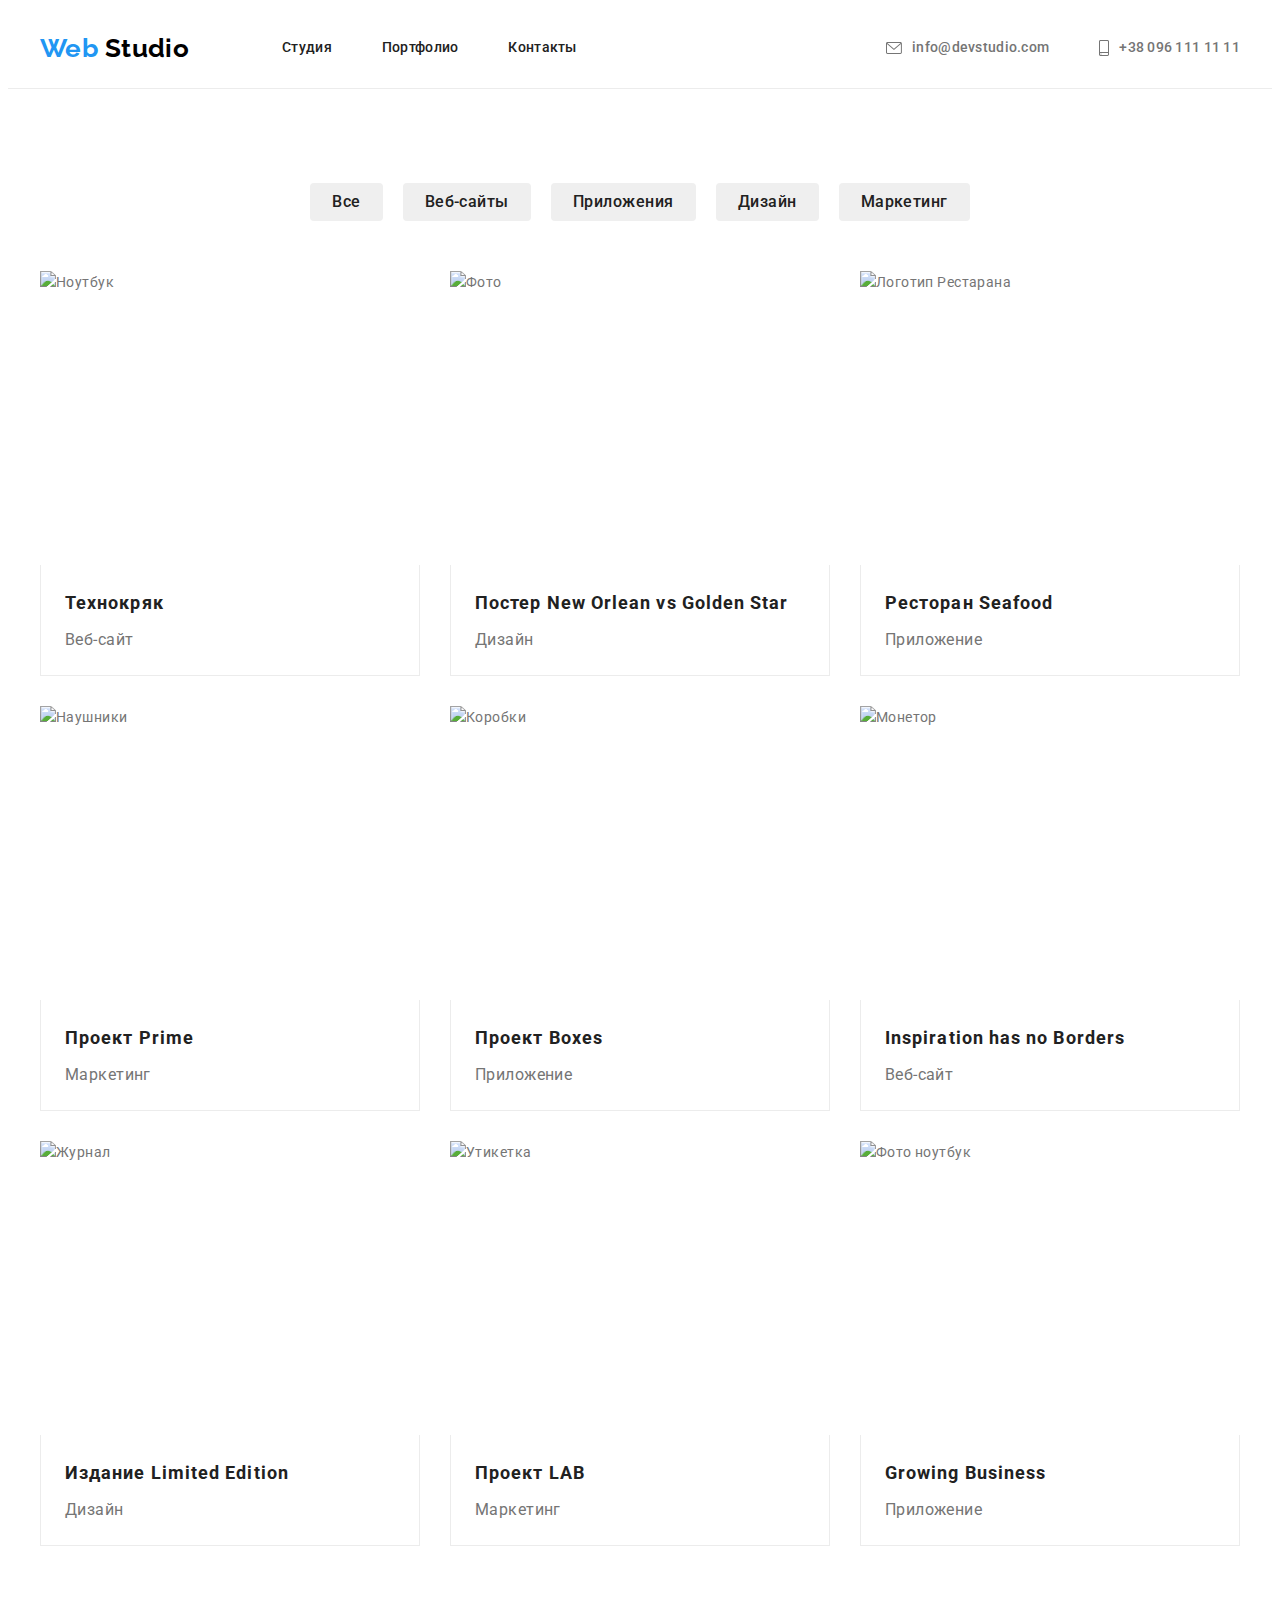
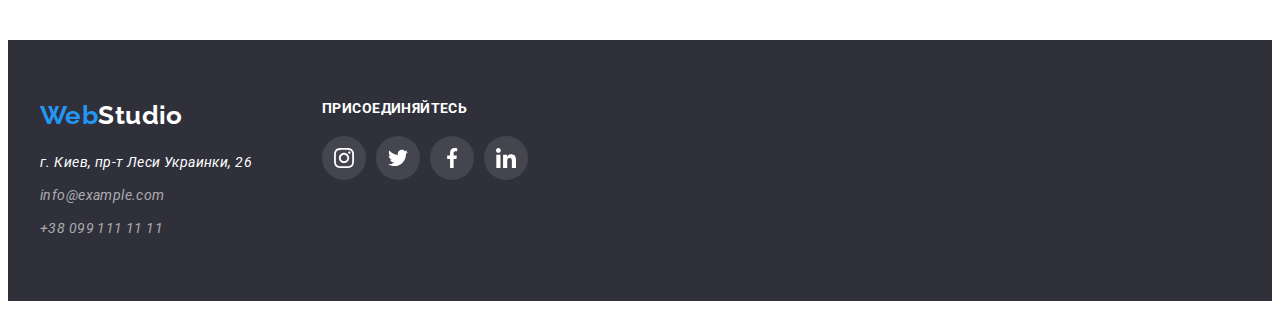
==== portfolio.html @ 9afd5de5 "FLEX4" ====
<!DOCTYPE html>
<html lang="ru">
  <head>
    <meta charset="UTF-8" />
    <meta http-equiv="X-UA-Compatible" content="IE=edge" />
    <meta
      name="viewport"
      content="width=device-width, initial-scale=1.0"
    />
    <title>portfolio.html</title>
    <link
      rel="preconnect"
      href="https://fonts.googleapis.com"
    />
    <link
      rel="preconnect"
      href="https://fonts.gstatic.com"
      crossorigin
    />
    <link
      href="https://fonts.googleapis.com/css2?family=Raleway:wght@700&family=Roboto:wght@400;500;700;900&display=swap"
      rel="stylesheet"
    />
    <link
      rel="stylesheet"
      href="https://cdnjs.cloudflare.com/ajax/libs/modern-normalize/1.1.0/modern-normalize.min.css"
      integrity="sha512-wpPYUAdjBVSE4KJnH1VR1HeZfpl1ub8YT/NKx4PuQ5NmX2tKuGu6U/JRp5y+Y8XG2tV+wKQpNHVUX03MfMFn9Q=="
      crossorigin="anonymous"
      referrerpolicy="no-referrer"
    />
    <link rel="stylesheet" href="./css/style.css" />
  </head>
  <body>
    <header class="page-header">
      <div class="container header-container">
        <nav class="main-nav">
          <a href="https://google.com" class="link logo"
            >Web<span class="logo-black"> Studio</span></a
          >
          <ul class="list site-nav">
            <li class="item">
              <a
                href="./index.html"
                class="header-link link"
                >Студия</a
              >
            </li>
            <li class="item">
              <a
                href="./portfolio.html"
                class="header-link link"
                >Портфолио</a
              >
            </li>
            <li class="item">
              <a href="/Контакты" class="header-link link"
                >Контакты</a
              >
            </li>
          </ul>
        </nav>
        <ul class="auth-nav list">
          <li class="item">
            <a
              href="mailto:info@devstudio.com"
              class="header-link link"
            >
              <svg Width="16px" Height="12px">
                <use
                  href="./images/icons.svg#icon-envelope-hover"
                ></use></svg
              >info@devstudio.com</a
            >
          </li>

          <li class="item">
            <a
              href="tel:+380961111111"
              class="header-link link"
              ><svg Width="10px" Height="16px">
                <use
                  href="./images/icons.svg#icon-smartphone"
                ></use></svg
              >+38 096 111 11 11</a
            >
          </li>
        </ul>
      </div>
    </header>
    <main>
      <!--Загальна секція-->
      <section class="section">
        <div class="container">
          <!--Кнопки-->
          <h1 class="visually-hidden">Портфолио</h1>
          <ul class="filter-list">
            <li class="filter-iteam">
              <button type="button" class="filter-button">
                Все
              </button>
            </li>
            <li class="filter-iteam">
              <button type="button" class="filter-button">
                Веб-сайты
              </button>
            </li>
            <li class="filter-iteam">
              <button type="button" class="filter-button">
                Приложения
              </button>
            </li>
            <li class="filter-iteam">
              <button type="button" class="filter-button">
                Дизайн
              </button>
            </li>
            <li class="filter-iteam">
              <button type="button" class="filter-button">
                Маркетинг
              </button>
            </li>
          </ul>
          <!--Список проектів-->
          <ul class="project-list card-set">
            <li class="project-title card-item">
              <a
                href=""
                target="blank"
                rel="noopener noreferrer nofollow"
                class="project-link link"
                ><img
                  src="./images/img2-1.jpg"
                  alt="Ноутбук"
                  width="370"
                  height="294"
                />
                <div class="projects">
                  <h2 class="project-name">Технокряк</h2>
                  <p class="project">Веб-сайт</p>
                </div>
              </a>
            </li>
            <li class="project-title card-item">
              <a
                href=""
                target="blank"
                rel="noopener noreferrer nofollow"
                class="project-link link"
                ><img
                  src="./images/img2-2.jpg"
                  alt="Фото"
                  width="370"
                  height="294"
                />
                <div class="projects">
                  <h2 class="project-name">
                    Постер New Orlean vs Golden Star
                  </h2>
                  <p class="project">Дизайн</p>
                </div>
              </a>
            </li>
            <li class="project-title card-item">
              <a
                href=""
                target="blank"
                rel="noopener noreferrer nofollow"
                class="project-link link"
                ><img
                  src="./images/img2-3.jpg"
                  alt="Логотип Рестарана"
                  width="370"
                  height="294"
                />
                <div class="projects">
                  <h2 class="project-name">
                    Ресторан Seafood
                  </h2>
                  <p class="project">Приложение</p>
                </div>
              </a>
            </li>
            <li class="project-title card-item">
              <a
                href=""
                target="blank"
                rel="noopener noreferrer nofollow"
                class="project-link link"
                ><img
                  src="./images/img2-4.jpg"
                  alt="Наушники"
                  width="370"
                  height="294"
                />
                <div class="projects">
                  <h2 class="project-name">Проект Prime</h2>
                  <p class="project">Маркетинг</p>
                </div>
              </a>
            </li>
            <li class="project-title card-item">
              <a
                href=""
                target="blank"
                rel="noopener noreferrer nofollow"
                class="project-link link"
                ><img
                  src="./images/img2-5.jpg"
                  alt="Коробки"
                  width="370"
                  height="294"
                />
                <div class="projects">
                  <h2 class="project-name">Проект Boxes</h2>
                  <p class="project">Приложение</p>
                </div>
              </a>
            </li>
            <li class="project-title card-item">
              <a
                href=""
                target="blank"
                rel="noopener noreferrer nofollow"
                class="project-link link"
                ><img
                  src="./images/img2-6.jpg"
                  alt="Монетор"
                  width="370"
                  height="294"
                />
                <div class="projects">
                  <h2 class="project-name">
                    Inspiration has no Borders
                  </h2>
                  <p class="project">Веб-сайт</p>
                </div>
              </a>
            </li>
            <li class="project-title card-item">
              <a
                href=""
                target="blank"
                rel="noopener noreferrer nofollow"
                class="project-link link"
              >
                <img
                  src="./images/img2-7.jpg"
                  alt="Журнал"
                  width="370"
                  height="294"
                />
                <div class="projects">
                  <h2 class="project-name">
                    Издание Limited Edition
                  </h2>
                  <p class="project">Дизайн</p>
                </div>
              </a>
            </li>
            <li class="project-title card-item">
              <a
                href=""
                target="blank"
                rel="noopener noreferrer nofollow"
                class="project-link link"
                ><img
                  src="./images/img2-8.jpg"
                  alt="Утикетка"
                  width="370"
                  height="294"
                />
                <div class="projects">
                  <h2 class="project-name">Проект LAB</h2>
                  <p class="project">Маркетинг</p>
                </div>
              </a>
            </li>
            <li class="project-title card-item">
              <a href="" class="project-link link"
                ><img
                  src="./images/img2-9.jpg"
                  alt="Фото ноутбук"
                  width="370"
                  height="294"
                />
                <div class="projects">
                  <h2 class="project-name">
                    Growing Business
                  </h2>
                  <p class="project">Приложение</p>
                </div>
              </a>
            </li>
          </ul>
        </div>
      </section>
    </main>
    <footer class="footer">
      <div class="container container-footer">
        <div class="addres">
          <a href="https://google.com" class="link logo"
            >Web<span class="logo-wite">Studio</span></a
          >
          <address>
            <ul class="list">
              <li class="tel-link">
                <a
                  href="https://goo.gl/maps/b5aQsz4isbwT1sXW8"
                  target="blank"
                  rel="noopener noreferrer nofollow"
                  class="link footer-link"
                  >г. Киев, пр-т Леси Украинки, 26
                </a>
              </li>
              <li class="tel-link">
                <a
                  href="mailto:info@example.com"
                  class="link footer-link"
                  >info@example.com</a
                ><br />
              </li>
              <li class="tel-link">
                <a
                  href="tel:+380991111111"
                  class="link footer-link"
                  >+38 099 111 11 11</a
                >
              </li>
            </ul>
          </address>
        </div>
        <div class="footer-list">
          <h3 class="footer-title">присоединяйтесь</h3>
          <ul class="social-list">
            <li class="social-item">
              <a href="" class="social-link link">
                <svg class="social-icon">
                  <use
                    href="./images/icons.svg#icon-instagram"
                  ></use>
                </svg>
              </a>
            </li>
            <li class="social-item">
              <a href="" class="social-link link">
                <svg class="social-icon">
                  <use
                    href="./images/icons.svg#icon-twitter"
                  ></use>
                </svg>
              </a>
            </li>
            <li class="social-item">
              <a href="" class="social-link link">
                <svg class="social-icon">
                  <use
                    href="./images/icons.svg#icon-facebook"
                  ></use>
                </svg>
              </a>
            </li>
            <li class="social-item">
              <a href="" class="social-link link">
                <svg class="social-icon">
                  <use
                    href="./images/icons.svg#icon-linkedin"
                  ></use>
                </svg>
              </a>
            </li>
          </ul>
        </div>
      </div>
    </footer>
  </body>
</html>
---- css/style.css ----
/*Основной колір тексту #757575 */

/*Другорядний колір тексту #212121 */

/*Колір Веб студіо блакитний #2196F3
 темний #000000; */
/* Колір тексту білий #FFFFFF */
/* Колір тексту ссилок футер  rgba(255, 255, 255, 0.6)*/
:root {
  --primary-text-color: #757575;
  --title-text-color: #212121;
  --accent-color: #2196f3;
  --adres-color: rgba(255, 255, 255, 0.6);
  --button-text-color: #ffffff;
  --button-color: #188ce8;
  --logo-color: #000000;
  --hero-color: #2f303a;
  --background-color: #f5f4fa;
  --border-color: #ececec;
  --link-color: #afb1b8;
}
body {
  color: var(--primary-text-color);
  font-family: "Roboto", sans-serif;
  font-size: 14px;
  line-height: 1.71;
  letter-spacing: 0.03em;
}
h1,
h2,
h3,
p,
ul {
  margin-top: 0;
  margin-bottom: 0;
  list-style: none;
}
img {
  display: block;
  max-width: 100%;
  height: auto;
}
svg {
  fill: currentColor;
}
ul {
  padding-left: 0;
}

.container {
  width: 1200px;
  margin-left: auto;
  margin-right: auto;
  padding-left: 15px;
  padding-right: 15px;
}

.link {
  text-decoration: none;
  color: inherit;
}
.list {
  padding: 0;
  margin: 0;
  list-style: none;
}
.card-set {
  display: flex;
  flex-wrap: wrap;
  margin-left: -30px;
  margin-top: -30px;
}
.card-item {
  margin-left: 30px;
  margin-top: 30px;
}
.icon-back {
  background-color: var(--background-color);
  width: 270px;
  height: 120px;
  align-items: center;
  justify-content: center;
}
.page-header {
  border-bottom: 1px solid var(--border-color);
}
.header-container {
  display: flex;
  align-items: center;
}
.main-nav {
  display: flex;
  align-items: center;
}
.logo {
  color: var(--accent-color);
  font-family: Raleway;
  font-weight: 700;
  font-size: 26px;
  line-height: 1.19;
}
.logo-black {
  color: var(--logo-color);
}
.site-nav {
  color: var(--title-text-color);
  display: flex;
  margin-left: 93px;
}
.header-link::before {
  background-image: url("../images/smartphone.svg");
}
.header-link svg {
  margin-right: 10px;
}
.header-link {
  display: flex;
  align-items: center;
  padding-top: 32px;
  padding-bottom: 32px;
  font-weight: 500;
  line-height: 1.14;
  letter-spacing: 0.02em;
}
.logo-wite {
  color: var(--button-text-color);
}
.site-nav .link:hover,
.site-nav .link:focus {
  color: var(--accent-color);
}

.site-nav .item + .item {
  margin-left: 50px;
}
.auth-nav {
  display: flex;
  margin-left: auto;
}
.auth-nav .item + .item {
  margin-left: 50px;
}
.auth-nav .link:hover,
.auth-nav .link:focus {
  color: var(--accent-color);
}
/*--Hero--*/
.hero {
  padding-top: 200px;
  padding-bottom: 200px;
  background-color: var(--hero-color);
  text-align: center;
  background-image: linear-gradient(
      rgba(47, 48, 58, 0.4),
      rgba(47, 48, 58, 0.4)
    ),
    url(../images/Img-cap.jpg);
  max-width: 1600px;
  background-repeat: no-repeat;
  margin-right: auto;
  margin-left: auto;
}
.hero-title {
  max-width: 696px;
  margin-left: auto;
  margin-right: auto;
  color: var(--button-text-color);
  font-weight: 900;
  font-size: 44px;
  line-height: 1.36;
  letter-spacing: 0.06em;
  text-transform: uppercase;
  margin-bottom: 30px;
}
.button {
  min-width: 200px;
  padding: 10px 32px;
  border-radius: 4px;
  color: var(--button-text-color);
  background-color: var(--accent-color);
  font-family: inherit;
  font-weight: 700;
  font-size: 16px;
  line-height: 1.88;
  letter-spacing: 0.06em;
  border: none;
}
.hero-button {
}
.button:focus,
.button:hover {
  background-color: var(--button-color);
}
/*--Section--*/
.section {
  padding-top: 94px;
  padding-bottom: 94px;
}
.section-title {
  font-size: 36px;
  line-height: 1.17;
  color: var(--title-text-color);
  margin-bottom: 50px;
  text-align: center;
}

/*--Feutures--*/
.specifics {
  flex-basis: calc(100% / 4 - 30px);
}
.specifics .title::before {
  content: "";
  height: 120px;
  background-position: center;
  background-repeat: no-repeat;
  background-color: var(--background-color);
  margin-bottom: 30px;
  display: block;
}
.icon-antena::before {
  background-image: url(../images/antenna.svg);
}
.icon-clock::before {
  background-image: url(../images/Vector.svg);
}
.icon-diagram::before {
  background-image: url(../images/diagram.svg);
}
.icon-astronaut::before {
  background-image: url(../images/astronaut.svg);
}

.title {
  margin-bottom: 10px;
  line-height: 1.14;
  font-size: 14px;
  text-transform: uppercase;
  color: var(--title-text-color);
}

.section-team {
  background-color: var(--background-color);
}
.work {
  padding-top: 0;
}
.work-title {
  flex-basis: calc(100% / 3 - 30px);
}
.comand-title {
  flex-basis: calc(100% / 4 - 30px);
  box-shadow: 0px 1px 3px rgba(0, 0, 0, 0.12),
    0px 1px 1px rgba(0, 0, 0, 0.14),
    0px 2px 1px rgba(0, 0, 0, 0.2);
  border-radius: 0px 0px 4px 4px;
}
.comand-list {
  text-align: center;
}
.social-list {
  display: flex;
  justify-content: center;
}
.social-item {
  width: 44px;
  height: 44px;
}
.social-item:not(:last-child) {
  margin-right: 10px;
}
.social-link:hover,
.social-link:focus {
  background-color: var(--accent-color);
  border-radius: 50%;
}
.social-icon:hover,
.social-icon:focus {
  fill: var(--button-text-color);
}

.social-item :last-child {
  margin-right: 0;
}
.social-link {
  width: 100%;
  height: 100%;
  border-radius: 50%;
  display: flex;
  align-items: center;
  justify-content: center;
  background-color: rgba(255, 255, 255, 0.1);
}
.social-icon {
  width: 20px;
  height: 20px;
  fill: var(--link-color);
}
.team-content {
  padding: 30px;
}
.name {
  color: var(--title-text-color);
  font-weight: 500;
}
.name {
  margin-bottom: 10px;
}
.profession,
.name {
  font-size: 16px;
  line-height: 1.19;
}
.profession {
  margin-bottom: 16px;
}
.client-title {
  text-align: center;
  font-size: 36px;
  line-height: 1.17;
  letter-spacing: 0.03em;
  color: var(--title-text-color);
  margin-bottom: 50px;
}
.client-list {
}

.client-item {
  flex-basis: calc(100% / 6 - 30px);
}
.client-link {
  display: block;
  text-align: center;
  height: 92px;
  border: 1px solid rgba(175, 177, 184, 1);
  border-radius: 4px;
  padding: 14px 28px;
}
.client-icon {
  width: 106px;
  height: 60px;
  fill: #afb1b8;
}
.client-link:hover,
.client-link:focus {
  border: 1px solid var(--accent-color);
}
.client-icon :hover,
.client-icon :focus {
  fill: var(--accent-color);
}

/*Footer*/
.addres {
  font-style: normal;
}
.footer.addres {
  display: flex;
  flex-wrap: wrap;
}
.footer {
  background-color: var(--hero-color);
  padding: 60px 0;
}
.addres {
  margin-right: 70px;
}

.container-footer {
  display: flex;
}
.footer .logo {
  display: block;
  margin-bottom: 20px;
}
.footer-link[target="blank"] {
  color: var(--button-text-color);
}
.footer-link:hover,
.footer-link:focus {
  color: var(--accent-color);
}
.footer .social-icon {
  fill: var (--button-text-color);
}
.footer-link {
  color: var(--adres-color);
  text-decoration: inherit;
}
.tel-link:not(:last-child) {
  margin-bottom: 9px;
}
.footer-list {
  display: flex;
  flex-direction: column;
  justify-content: flex-start;
}
.footer-title {
  font-weight: 700;
  font-size: 14px;
  line-height: 16px;
  letter-spacing: 0.03em;
  text-transform: uppercase;
  color: #ffffff;
  margin-bottom: 20px;
}
.footer-svg {
  display: flex;
}
.footer .social-icon {
  fill: var(--button-text-color);
}

/*Кнопки 2ст*/
.filter-button:focus,
.filter-button:hover {
  background-color: var(--accent-color);
  color: var(--button-text-color);
  box-shadow: 0px 3px 1px rgba(0, 0, 0, 0.25),
    0px 1px 2px rgba(0, 0, 0, 0.025);
}
.filter-list {
  margin-bottom: 50px;
  display: flex;
  flex-wrap: wrap;
  justify-content: center;
}
.filter-list .filter-iteam + .filter-iteam {
  margin-left: 20px;
}
.filter-button {
  border: none;
  padding: 6px 22px;
  border-radius: 4px;
  color: var(--title-text-color);
  font-weight: 500;
  font-size: 16px;
  line-height: 1.63;
  letter-spacing: 0.03em;
  font-family: "Roboto";
}

/*Список проектів*/
.project-list {
}
.project-title {
  flex-basis: calc(100% / 3 - 30px);
}
.project-link :hover,
.project-link :focus {
  box-shadow: 0px 3px 1px rgba(0, 0, 0, 0.1),
    0px 1px 2px rgba(0, 0, 0, 0.08),
    0px 2px 2px rgba(0, 0, 0, 0.12);
}

.project-title {
}
.project-name {
  color: var(--title-text-color);
  font-size: 18px;
  line-height: 2;
  letter-spacing: 0.06em;
  margin-bottom: 4px;
}
.projects {
  padding: 20px 24px;
  border: 1px solid var(--border-color);
  border-top: none;
}
.project {
  font-weight: 400;
  font-size: 16px;
  line-height: 1.88;
}

.visually-hidden {
  position: absolute;
  white-space: nowrap;
  width: 1px;
  height: 1px;
  overflow: hidden;
  border: 0;
  padding: 0;
  clip: rect(0 0 0 0);
  clip-path: inset(50%);
  margin: -1px;
}
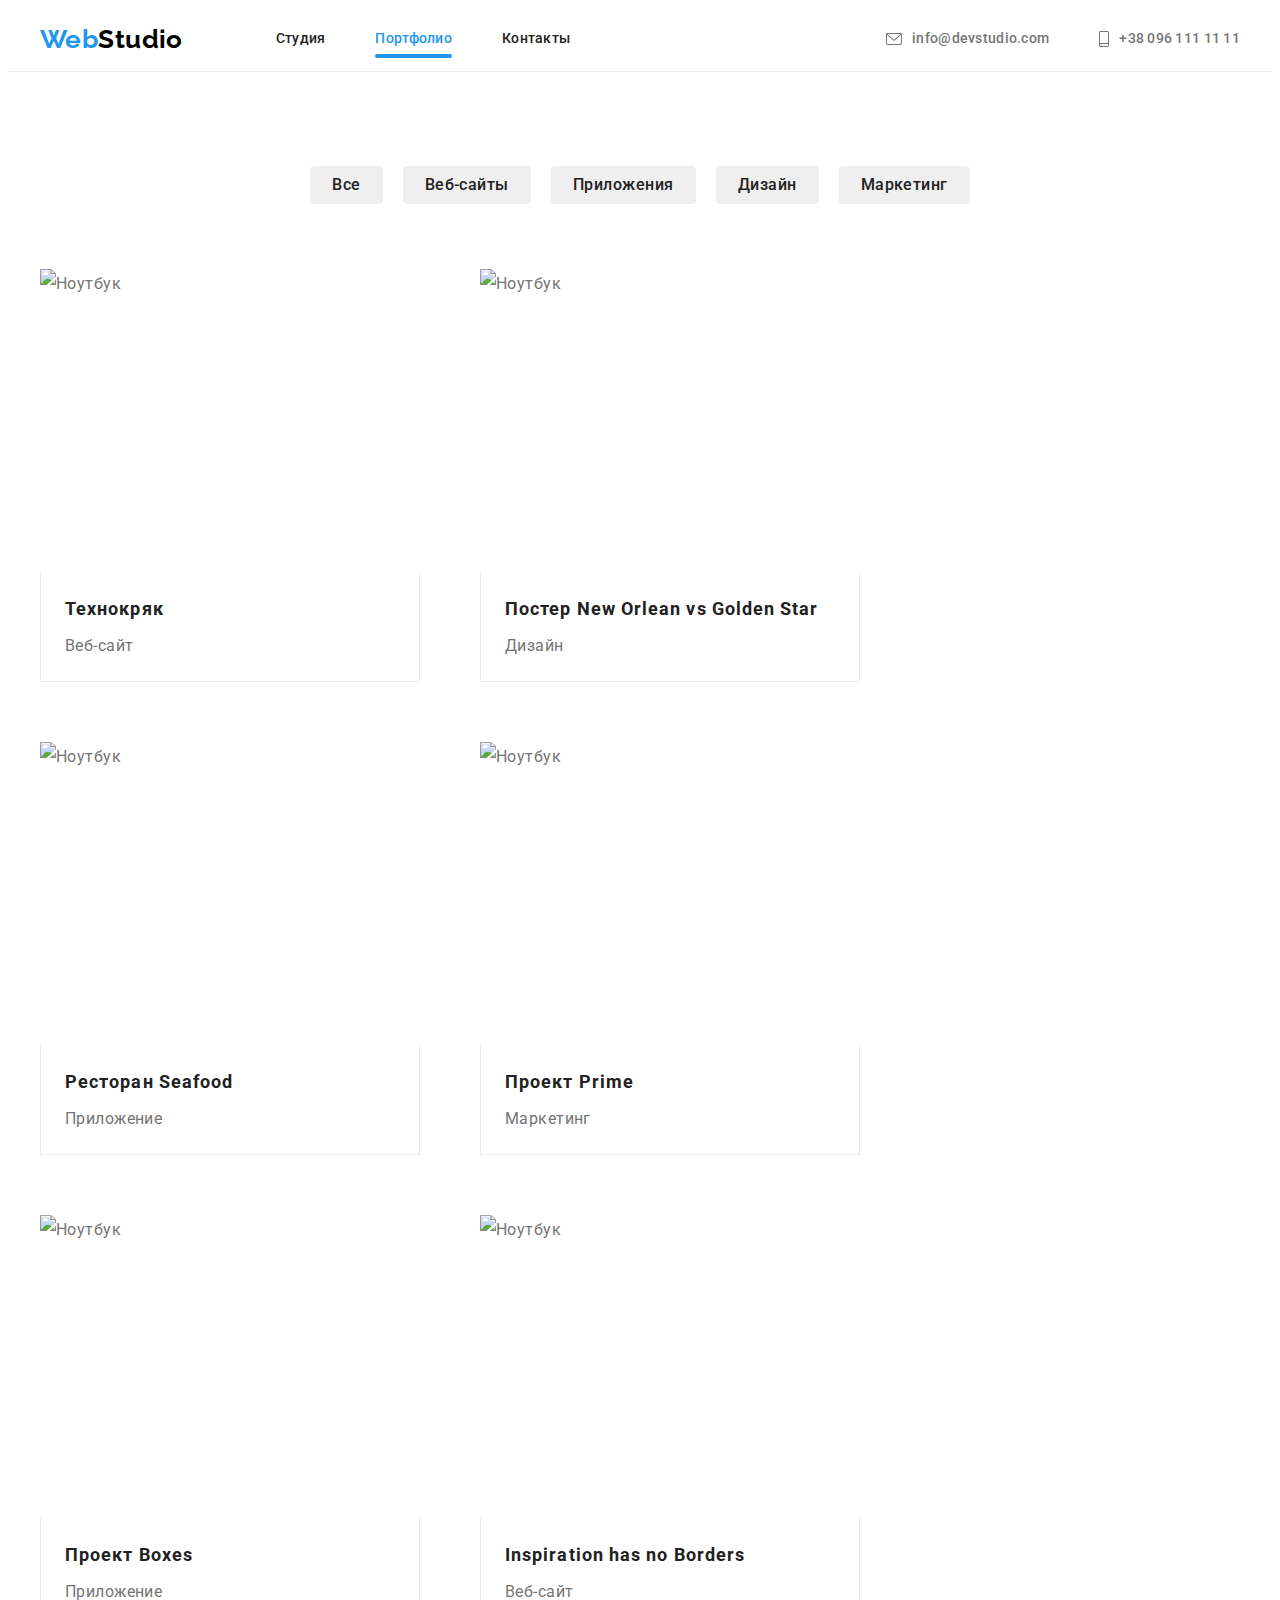
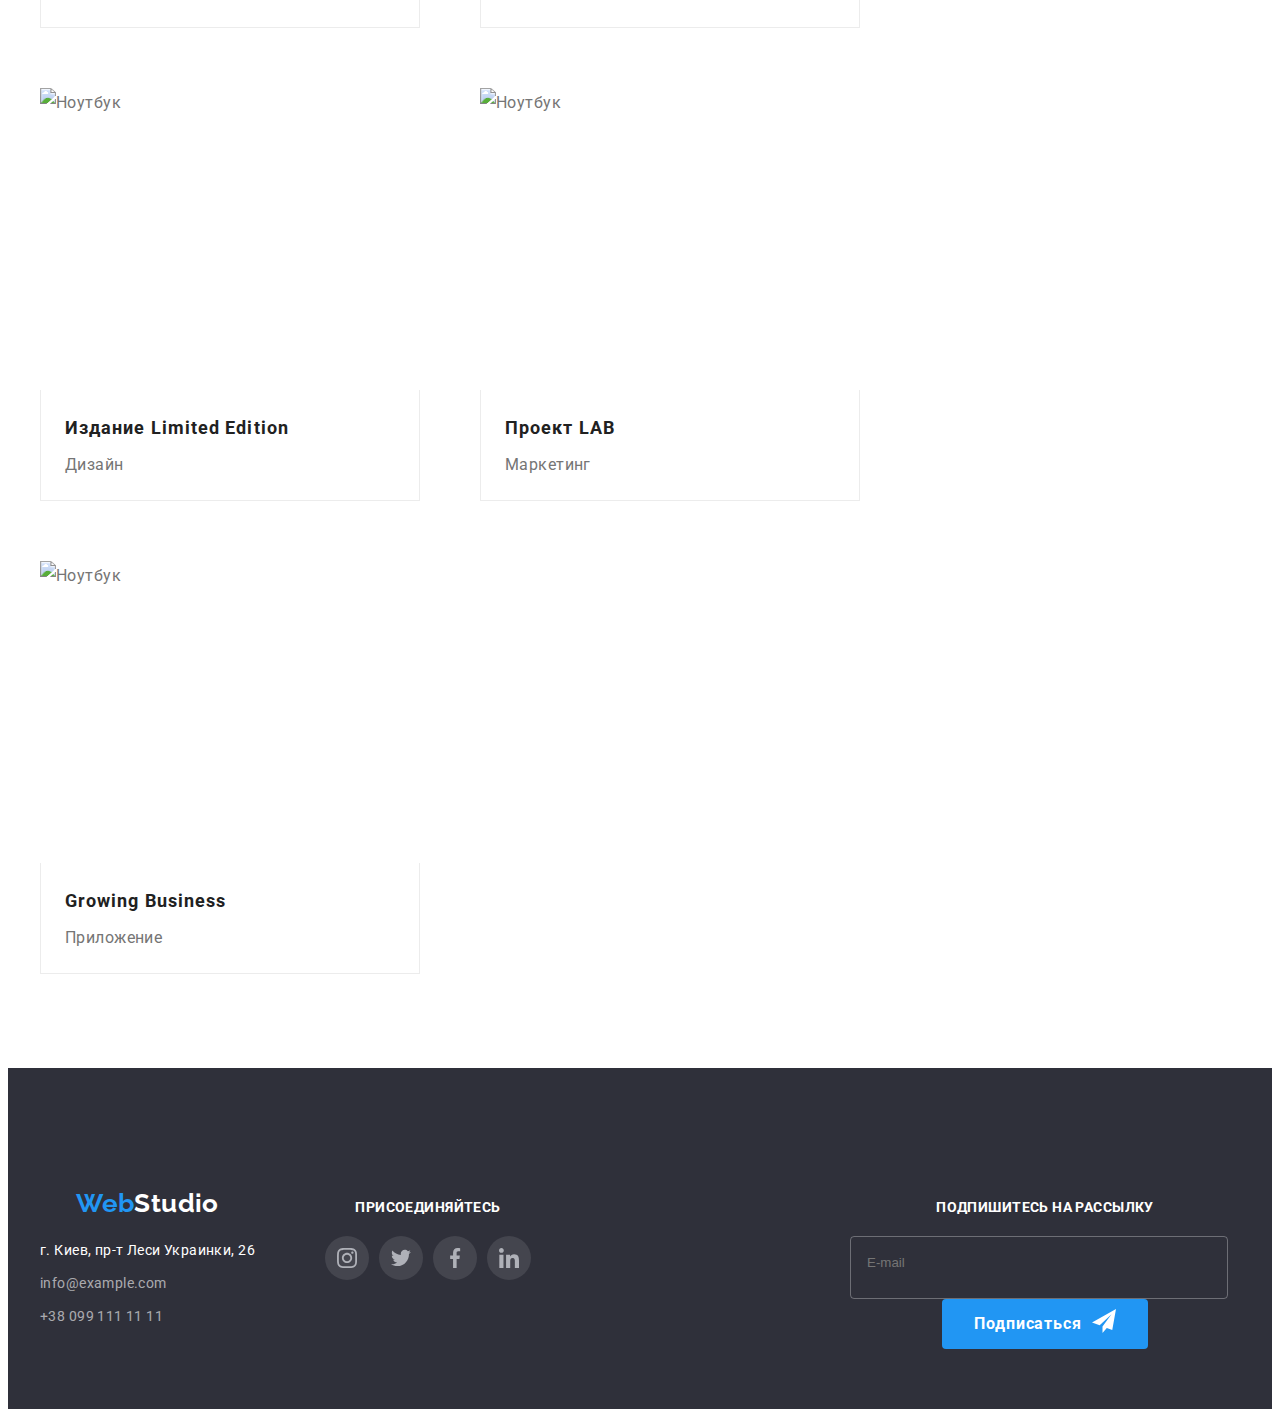
==== commit b566a9c3: "start mobil" ====
--- a/portfolio.html
+++ b/portfolio.html
@@ -29,31 +29,32 @@
       referrerpolicy="no-referrer"
     />
     <link rel="stylesheet" href="./css/style.css" />
+    <link rel="stylesheet" href="./css/main.min.css" />
   </head>
   <body>
-    <header class="page-header">
+    <header class="header">
       <div class="container header-container">
         <nav class="main-nav">
-          <a href="https://google.com" class="link logo"
-            >Web<span class="logo-black"> Studio</span></a
+          <a href="https://google.com" class="header__logo link logo"
+            >Web<span class="logo__black">Studio</span></a
           >
           <ul class="list site-nav">
             <li class="item">
               <a
                 href="./index.html"
-                class="header-link link"
+                class="item__link link"
                 >Студия</a
               >
             </li>
             <li class="item">
               <a
                 href="./portfolio.html"
-                class="header-link link"
+                class="item__link current-link link"
                 >Портфолио</a
               >
             </li>
             <li class="item">
-              <a href="/Контакты" class="header-link link"
+              <a href="/Контакты" class="item__link link"
                 >Контакты</a
               >
             </li>
@@ -63,21 +64,24 @@
           <li class="item">
             <a
               href="mailto:info@devstudio.com"
-              class="header-link link"
+              class="item__link link"
             >
-              <svg Width="16px" Height="12px">
+              <svg class="item__svg" Width="16" Height="12">
                 <use
                   href="./images/icons.svg#icon-envelope-hover"
                 ></use></svg
               >info@devstudio.com</a
             >
           </li>
-
           <li class="item">
             <a
               href="tel:+380961111111"
-              class="header-link link"
-              ><svg Width="10px" Height="16px">
+              class="item__link link"
+              ><svg
+                class="item__svg"
+                Width="10"
+                Height="16"
+              >
                 <use
                   href="./images/icons.svg#icon-smartphone"
                 ></use></svg
@@ -85,6 +89,85 @@
             >
           </li>
         </ul>
+        <button type="button" class="menu-open">
+        <svg
+                class="menu-icon"
+              >
+                <use
+                  href="./images/icons.svg#icon-menu_open"
+                ></use>
+      </button>
+      <div class="mob-menu is-hidden">
+        <button type="button" class="menu-close">
+        <svg
+                class="menu-icon"
+              >
+                <use
+                  href="./images/icons.svg#icon-menu_close"
+                ></use>
+      </button>
+      <div class="mob-container container">
+      <ul class="list mob-site-nav">
+            <li class="mob-item">
+              <a
+                href="./index.html"
+                class="mob-item__link link"
+                >Студия</a
+              >
+            </li>
+            <li class="mob-item">
+              <a
+                href="./portfolio.html"
+                class="mob-item__link current-link link"
+                >Портфолио</a
+              >
+            </li>
+            <li class="mob-item">
+              <a href="/Контакты" class="mob-item__link link"
+                >Контакты</a
+              >
+            </li>
+          </ul>
+          <ul class="mob-auth-nav list">
+            <li class="mob-item">
+            <a
+              href="tel:+380961111111"
+              class="mob-item__tel link"
+              >+38 096 111 11 11</a
+            >
+          </li>
+          <li class="mob-item">
+            <a
+              href="mailto:info@devstudio.com"
+              class="mob-item__adres link"
+            >info@devstudio.com</a
+            >
+          </li>
+        </ul>
+        <ul class="social-mob">
+            <li class="social-mob__item">
+              <a href="" class="social-mob__link">
+                instagram
+              </a>
+            </li>
+            <li class="social-mob__item">
+              <a href="" class="social-mob__link link">
+                twitter
+              </a>
+            </li>
+            <li class="social-mob__item">
+              <a href="" class="social-mob__link link">
+                facebook
+              </a>
+            </li>
+            <li class="social-mob__item">
+              <a href="" class="social-mob__link link">
+                linkedin
+              </a>
+            </li>
+          </ul>
+        </div>
+      </div>
       </div>
     </header>
     <main>
@@ -93,201 +176,288 @@
         <div class="container">
           <!--Кнопки-->
           <h1 class="visually-hidden">Портфолио</h1>
-          <ul class="filter-list">
-            <li class="filter-iteam">
-              <button type="button" class="filter-button">
+          <ul class="filter__list filter">
+            <li class="filter__iteam">
+              <button type="button" class="filter__button">
                 Все
               </button>
             </li>
-            <li class="filter-iteam">
-              <button type="button" class="filter-button">
+            <li class="filter__iteam">
+              <button type="button" class="filter__button">
                 Веб-сайты
               </button>
             </li>
-            <li class="filter-iteam">
-              <button type="button" class="filter-button">
+            <li class="filter__iteam">
+              <button type="button" class="filter__button">
                 Приложения
               </button>
             </li>
-            <li class="filter-iteam">
-              <button type="button" class="filter-button">
+            <li class="filter__iteam">
+              <button type="button" class="filter__button">
                 Дизайн
               </button>
             </li>
-            <li class="filter-iteam">
-              <button type="button" class="filter-button">
+            <li class="filter__iteam">
+              <button type="button" class="filter__button">
                 Маркетинг
               </button>
             </li>
           </ul>
           <!--Список проектів-->
-          <ul class="project-list card-set">
-            <li class="project-title card-item">
-              <a
-                href=""
-                target="blank"
-                rel="noopener noreferrer nofollow"
-                class="project-link link"
-                ><img
-                  src="./images/img2-1.jpg"
-                  alt="Ноутбук"
-                  width="370"
-                  height="294"
-                />
-                <div class="projects">
-                  <h2 class="project-name">Технокряк</h2>
-                  <p class="project">Веб-сайт</p>
-                </div>
-              </a>
-            </li>
-            <li class="project-title card-item">
-              <a
-                href=""
-                target="blank"
-                rel="noopener noreferrer nofollow"
-                class="project-link link"
-                ><img
-                  src="./images/img2-2.jpg"
-                  alt="Фото"
-                  width="370"
-                  height="294"
-                />
-                <div class="projects">
-                  <h2 class="project-name">
+          <ul class="project card-set">
+            <li class="project__list card-item">
+              <a
+                href=""
+                target="blank"
+                rel="noopener noreferrer nofollow"
+                class="project__link link"
+              >
+                <div class="project__wrap">
+                  <img
+                    src="./images/img2-1.jpg"
+                    alt="Ноутбук"
+                    width="370"
+                    height="294"
+                  />
+                  <p class="project__text">
+                    Ресурс предлагает комплексные
+                    предложения с разным уровнем функционала
+                    и сервисов. Все это позволит посетителю
+                    получить исчерпывающие сведения о
+                    компании или частном лице.
+                  </p>
+                </div>
+                <div class="project__box">
+                  <h2 class="project__name">Технокряк</h2>
+                  <p class="project__item">Веб-сайт</p>
+                </div>
+              </a>
+            </li>
+            <li class="project__list card-item">
+              <a
+                href=""
+                target="blank"
+                rel="noopener noreferrer nofollow"
+                class="project__link link"
+              >
+                <div class="project__wrap">
+                  <img
+                    src="./images/img2-2.jpg"
+                    alt="Ноутбук"
+                    width="370"
+                    height="294"
+                  />
+                  <p class="project__text">
+                    Ресурс предлагает комплексные
+                    предложения с разным уровнем функционала
+                    и сервисов. Все это позволит посетителю
+                    получить исчерпывающие сведения о
+                    компании или частном лице.
+                  </p>
+                </div>
+                <div class="project__box">
+                  <h2 class="project__name">
                     Постер New Orlean vs Golden Star
                   </h2>
-                  <p class="project">Дизайн</p>
-                </div>
-              </a>
-            </li>
-            <li class="project-title card-item">
-              <a
-                href=""
-                target="blank"
-                rel="noopener noreferrer nofollow"
-                class="project-link link"
-                ><img
-                  src="./images/img2-3.jpg"
-                  alt="Логотип Рестарана"
-                  width="370"
-                  height="294"
-                />
-                <div class="projects">
-                  <h2 class="project-name">
+                  <p class="project__item">Дизайн</p>
+                </div>
+              </a>
+            </li>
+            <li class="project__list card-item">
+              <a
+                href=""
+                target="blank"
+                rel="noopener noreferrer nofollow"
+                class="project__link link"
+                ><div class="project__wrap">
+                  <img
+                    src="./images/img2-3.jpg"
+                    alt="Ноутбук"
+                    width="370"
+                    height="294"
+                  />
+                  <p class="project__text">
+                    Ресурс предлагает комплексные
+                    предложения с разным уровнем функционала
+                    и сервисов. Все это позволит посетителю
+                    получить исчерпывающие сведения о
+                    компании или частном лице.
+                  </p>
+                </div>
+                <div class="project__box">
+                  <h2 class="project__name">
                     Ресторан Seafood
                   </h2>
-                  <p class="project">Приложение</p>
-                </div>
-              </a>
-            </li>
-            <li class="project-title card-item">
-              <a
-                href=""
-                target="blank"
-                rel="noopener noreferrer nofollow"
-                class="project-link link"
-                ><img
-                  src="./images/img2-4.jpg"
-                  alt="Наушники"
-                  width="370"
-                  height="294"
-                />
-                <div class="projects">
-                  <h2 class="project-name">Проект Prime</h2>
-                  <p class="project">Маркетинг</p>
-                </div>
-              </a>
-            </li>
-            <li class="project-title card-item">
-              <a
-                href=""
-                target="blank"
-                rel="noopener noreferrer nofollow"
-                class="project-link link"
-                ><img
-                  src="./images/img2-5.jpg"
-                  alt="Коробки"
-                  width="370"
-                  height="294"
-                />
-                <div class="projects">
-                  <h2 class="project-name">Проект Boxes</h2>
-                  <p class="project">Приложение</p>
-                </div>
-              </a>
-            </li>
-            <li class="project-title card-item">
-              <a
-                href=""
-                target="blank"
-                rel="noopener noreferrer nofollow"
-                class="project-link link"
-                ><img
-                  src="./images/img2-6.jpg"
-                  alt="Монетор"
-                  width="370"
-                  height="294"
-                />
-                <div class="projects">
-                  <h2 class="project-name">
+                  <p class="project__item">Приложение</p>
+                </div>
+              </a>
+            </li>
+            <li class="project__list card-item">
+              <a
+                href=""
+                target="blank"
+                rel="noopener noreferrer nofollow"
+                class="project__link link"
+                ><div class="project__wrap">
+                  <img
+                    src="./images/img2-4.jpg"
+                    alt="Ноутбук"
+                    width="370"
+                    height="294"
+                  />
+                  <p class="project__text">
+                    Ресурс предлагает комплексные
+                    предложения с разным уровнем функционала
+                    и сервисов. Все это позволит посетителю
+                    получить исчерпывающие сведения о
+                    компании или частном лице.
+                  </p>
+                </div>
+                <div class="project__box">
+                  <h2 class="project__name">
+                    Проект Prime
+                  </h2>
+                  <p class="project__item">Маркетинг</p>
+                </div>
+              </a>
+            </li>
+            <li class="project__list card-item">
+              <a
+                href=""
+                target="blank"
+                rel="noopener noreferrer nofollow"
+                class="project__link link"
+                ><div class="project__wrap">
+                  <img
+                    src="./images/img2-5.jpg"
+                    alt="Ноутбук"
+                    width="370"
+                    height="294"
+                  />
+                  <p class="project__text">
+                    Ресурс предлагает комплексные
+                    предложения с разным уровнем функционала
+                    и сервисов. Все это позволит посетителю
+                    получить исчерпывающие сведения о
+                    компании или частном лице.
+                  </p>
+                </div>
+                <div class="project__box">
+                  <h2 class="project__name">
+                    Проект Boxes
+                  </h2>
+                  <p class="project__item">Приложение</p>
+                </div>
+              </a>
+            </li>
+            <li class="project__list card-item">
+              <a
+                href=""
+                target="blank"
+                rel="noopener noreferrer nofollow"
+                class="project__link link"
+                ><div class="project__wrap">
+                  <img
+                    src="./images/img2-6.jpg"
+                    alt="Ноутбук"
+                    width="370"
+                    height="294"
+                  />
+                  <p class="project__text">
+                    Ресурс предлагает комплексные
+                    предложения с разным уровнем функционала
+                    и сервисов. Все это позволит посетителю
+                    получить исчерпывающие сведения о
+                    компании или частном лице.
+                  </p>
+                </div>
+                <div class="project__box">
+                  <h2 class="project__name">
                     Inspiration has no Borders
                   </h2>
-                  <p class="project">Веб-сайт</p>
-                </div>
-              </a>
-            </li>
-            <li class="project-title card-item">
-              <a
-                href=""
-                target="blank"
-                rel="noopener noreferrer nofollow"
-                class="project-link link"
-              >
-                <img
-                  src="./images/img2-7.jpg"
-                  alt="Журнал"
-                  width="370"
-                  height="294"
-                />
-                <div class="projects">
-                  <h2 class="project-name">
+                  <p class="project__item">Веб-сайт</p>
+                </div>
+              </a>
+            </li>
+            <li class="project__list card-item">
+              <a
+                href=""
+                target="blank"
+                rel="noopener noreferrer nofollow"
+                class="project__link link"
+              >
+                <div class="project__wrap">
+                  <img
+                    src="./images/img2-7.jpg"
+                    alt="Ноутбук"
+                    width="370"
+                    height="294"
+                  />
+                  <p class="project__text">
+                    Ресурс предлагает комплексные
+                    предложения с разным уровнем функционала
+                    и сервисов. Все это позволит посетителю
+                    получить исчерпывающие сведения о
+                    компании или частном лице.
+                  </p>
+                </div>
+                <div class="project__box">
+                  <h2 class="project__name">
                     Издание Limited Edition
                   </h2>
-                  <p class="project">Дизайн</p>
-                </div>
-              </a>
-            </li>
-            <li class="project-title card-item">
-              <a
-                href=""
-                target="blank"
-                rel="noopener noreferrer nofollow"
-                class="project-link link"
-                ><img
-                  src="./images/img2-8.jpg"
-                  alt="Утикетка"
-                  width="370"
-                  height="294"
-                />
-                <div class="projects">
-                  <h2 class="project-name">Проект LAB</h2>
-                  <p class="project">Маркетинг</p>
-                </div>
-              </a>
-            </li>
-            <li class="project-title card-item">
-              <a href="" class="project-link link"
-                ><img
-                  src="./images/img2-9.jpg"
-                  alt="Фото ноутбук"
-                  width="370"
-                  height="294"
-                />
-                <div class="projects">
-                  <h2 class="project-name">
+                  <p class="project__item">Дизайн</p>
+                </div>
+              </a>
+            </li>
+            <li class="project__list card-item">
+              <a
+                href=""
+                target="blank"
+                rel="noopener noreferrer nofollow"
+                class="project__link link"
+                ><div class="project__wrap">
+                  <img
+                    src="./images/img2-8.jpg"
+                    alt="Ноутбук"
+                    width="370"
+                    height="294"
+                  />
+                  <p class="project__text">
+                    Ресурс предлагает комплексные
+                    предложения с разным уровнем функционала
+                    и сервисов. Все это позволит посетителю
+                    получить исчерпывающие сведения о
+                    компании или частном лице.
+                  </p>
+                </div>
+                <div class="project__box">
+                  <h2 class="project__name">Проект LAB</h2>
+                  <p class="project__item">Маркетинг</p>
+                </div>
+              </a>
+            </li>
+            <li class="project__list card-item">
+              <a href="" class="project__link link"
+                ><div class="project__wrap">
+                  <img
+                    src="./images/img2-9.jpg"
+                    alt="Ноутбук"
+                    width="370"
+                    height="294"
+                  />
+                  <p class="project__text">
+                    Ресурс предлагает комплексные
+                    предложения с разным уровнем функционала
+                    и сервисов. Все это позволит посетителю
+                    получить исчерпывающие сведения о
+                    компании или частном лице.
+                  </p>
+                </div>
+                <div class="project__box">
+                  <h2 class="project__name">
                     Growing Business
                   </h2>
-                  <p class="project">Приложение</p>
+                  <p class="project__item">Приложение</p>
                 </div>
               </a>
             </li>
@@ -296,72 +466,74 @@
       </section>
     </main>
     <footer class="footer">
-      <div class="container container-footer">
-        <div class="addres">
-          <a href="https://google.com" class="link logo"
-            >Web<span class="logo-wite">Studio</span></a
+      <div class="container footer__container">
+        <div class="footer__item">
+          <a
+            href="https://google.com"
+            class="link footer__logo logo"
+            >Web<span class="logo__wite">Studio</span></a
           >
           <address>
             <ul class="list">
-              <li class="tel-link">
+              <li class="footer__list">
                 <a
                   href="https://goo.gl/maps/b5aQsz4isbwT1sXW8"
                   target="blank"
                   rel="noopener noreferrer nofollow"
-                  class="link footer-link"
+                  class="link footer__link"
                   >г. Киев, пр-т Леси Украинки, 26
                 </a>
               </li>
-              <li class="tel-link">
+              <li class="footer__list">
                 <a
                   href="mailto:info@example.com"
-                  class="link footer-link"
+                  class="link footer__link"
                   >info@example.com</a
                 ><br />
               </li>
-              <li class="tel-link">
+              <li class="footer__list">
                 <a
                   href="tel:+380991111111"
-                  class="link footer-link"
+                  class="link footer__link"
                   >+38 099 111 11 11</a
                 >
               </li>
             </ul>
           </address>
         </div>
-        <div class="footer-list">
-          <h3 class="footer-title">присоединяйтесь</h3>
+        <div class="footer__item">
+          <h2 class="footer__title">присоединяйтесь</h2>
           <ul class="social-list">
-            <li class="social-item">
-              <a href="" class="social-link link">
-                <svg class="social-icon">
+            <li class="social-list__item">
+              <a href="" class="social-list__link">
+                <svg class="social-list__icon">
                   <use
                     href="./images/icons.svg#icon-instagram"
                   ></use>
                 </svg>
               </a>
             </li>
-            <li class="social-item">
-              <a href="" class="social-link link">
-                <svg class="social-icon">
+            <li class="social-list__item">
+              <a href="" class="social-list__link link">
+                <svg class="social-list__icon">
                   <use
                     href="./images/icons.svg#icon-twitter"
                   ></use>
                 </svg>
               </a>
             </li>
-            <li class="social-item">
-              <a href="" class="social-link link">
-                <svg class="social-icon">
+            <li class="social-list__item">
+              <a href="" class="social-list__link link">
+                <svg class="social-list__icon">
                   <use
                     href="./images/icons.svg#icon-facebook"
                   ></use>
                 </svg>
               </a>
             </li>
-            <li class="social-item">
-              <a href="" class="social-link link">
-                <svg class="social-icon">
+            <li class="social-list__item">
+              <a href="" class="social-list__link link">
+                <svg class="social-list__icon">
                   <use
                     href="./images/icons.svg#icon-linkedin"
                   ></use>
@@ -370,7 +542,34 @@
             </li>
           </ul>
         </div>
+        <div class="footer__item">
+          <h2 class="footer__title">
+            Подпишитесь на рассылку
+          </h2>
+          <form class="footer__email">
+            <input
+              type="email"
+              name="footer-email"
+              class="footer__input"
+              required
+              id="footer-email"
+              placeholder="E-mail"
+            />
+            <button type="submit" class="button">
+              Подписаться<svg
+                class="send-icon"
+                width="24"
+                height="24"
+              >
+                <use
+                  href="./images/icons.svg#icon-icon-send"
+                ></use>
+              </svg>
+            </button>
+          </form>
+        </div>
       </div>
     </footer>
+    <script src="./js/menu.js"></script>
   </body>
 </html>
--- a/css/style.css
+++ b/css/style.css
@@ -18,6 +18,7 @@
   --background-color: #f5f4fa;
   --border-color: #ececec;
   --link-color: #afb1b8;
+  --transition: 250ms cubic-bezier(0.4, 0, 0.2, 1);
 }
 body {
   color: var(--primary-text-color);
@@ -40,11 +41,15 @@
   max-width: 100%;
   height: auto;
 }
-svg {
+/* svg {
   fill: currentColor;
-}
+} */
 ul {
   padding-left: 0;
+}
+
+address {
+  font-style: normal;
 }
 
 .container {
@@ -107,9 +112,7 @@
   display: flex;
   margin-left: 93px;
 }
-.header-link::before {
-  background-image: url("../images/smartphone.svg");
-}
+
 .header-link svg {
   margin-right: 10px;
 }
@@ -121,12 +124,27 @@
   font-weight: 500;
   line-height: 1.14;
   letter-spacing: 0.02em;
+  fill: currentColor;
+  transition: color var(--transition);
+}
+.item {
+  position: relative;
+}
+.header-link.current-link::after {
+  position: absolute;
+  content: "";
+  bottom: -1px;
+  width: 100%;
+  height: 4px;
+  border-radius: 2px;
+  background-color: var(--accent-color);
 }
 .logo-wite {
   color: var(--button-text-color);
 }
 .site-nav .link:hover,
-.site-nav .link:focus {
+.site-nav .link:focus,
+.current-link {
   color: var(--accent-color);
 }
 
@@ -173,6 +191,11 @@
   margin-bottom: 30px;
 }
 .button {
+  display: flex;
+  justify-content: center;
+  align-content: center;
+  margin-left: auto;
+  margin-right: auto;
   min-width: 200px;
   padding: 10px 32px;
   border-radius: 4px;
@@ -184,9 +207,10 @@
   line-height: 1.88;
   letter-spacing: 0.06em;
   border: none;
-}
-.hero-button {
-}
+  transition: background-color var(--transition);
+  cursor: pointer;
+}
+
 .button:focus,
 .button:hover {
   background-color: var(--button-color);
@@ -246,7 +270,24 @@
 }
 .work-title {
   flex-basis: calc(100% / 3 - 30px);
-}
+  position: relative;
+}
+.work-title-text {
+  position: absolute;
+  width: 100%;
+  padding: 27px;
+  background-color: rgba(47, 48, 58, 0.8);
+  color: var(--button-text-color);
+  text-align: center;
+  bottom: 0;
+}
+.text-work {
+  font-size: 14px;
+  line-height: 1.43;
+  letter-spacing: 0.03em;
+  text-transform: uppercase;
+}
+
 .comand-title {
   flex-basis: calc(100% / 4 - 30px);
   box-shadow: 0px 1px 3px rgba(0, 0, 0, 0.12),
@@ -271,11 +312,7 @@
 .social-link:hover,
 .social-link:focus {
   background-color: var(--accent-color);
-  border-radius: 50%;
-}
-.social-icon:hover,
-.social-icon:focus {
-  fill: var(--button-text-color);
+  color: var(--button-text-color);
 }
 
 .social-item :last-child {
@@ -289,11 +326,14 @@
   align-items: center;
   justify-content: center;
   background-color: rgba(255, 255, 255, 0.1);
+  color: var(--link-color);
+  transition: color var(--transition),
+    background-color var(--transition);
 }
 .social-icon {
   width: 20px;
   height: 20px;
-  fill: var(--link-color);
+  fill: currentColor;
 }
 .team-content {
   padding: 30px;
@@ -321,8 +361,8 @@
   color: var(--title-text-color);
   margin-bottom: 50px;
 }
-.client-list {
-}
+/* .client-list {
+} */
 
 .client-item {
   flex-basis: calc(100% / 6 - 30px);
@@ -331,42 +371,37 @@
   display: block;
   text-align: center;
   height: 92px;
-  border: 1px solid rgba(175, 177, 184, 1);
+  border: 1px solid currentColor;
   border-radius: 4px;
   padding: 14px 28px;
+  color: var(--link-color);
+  transition: color var(--transition);
 }
 .client-icon {
   width: 106px;
   height: 60px;
-  fill: #afb1b8;
+  fill: currentColor;
 }
 .client-link:hover,
 .client-link:focus {
-  border: 1px solid var(--accent-color);
-}
-.client-icon :hover,
-.client-icon :focus {
-  fill: var(--accent-color);
+  color: var(--accent-color);
 }
 
 /*Footer*/
-.addres {
-  font-style: normal;
-}
-.footer.addres {
-  display: flex;
-  flex-wrap: wrap;
-}
+
 .footer {
   background-color: var(--hero-color);
   padding: 60px 0;
 }
-.addres {
+.footer-item:not(:last-child) {
   margin-right: 70px;
 }
-
+.footer-item:last-child {
+  margin-left: auto;
+}
 .container-footer {
   display: flex;
+  align-items: baseline;
 }
 .footer .logo {
   display: block;
@@ -385,29 +420,51 @@
 .footer-link {
   color: var(--adres-color);
   text-decoration: inherit;
+  transition: color var(--transition);
 }
 .tel-link:not(:last-child) {
   margin-bottom: 9px;
 }
-.footer-list {
-  display: flex;
-  flex-direction: column;
-  justify-content: flex-start;
-}
+
 .footer-title {
   font-weight: 700;
   font-size: 14px;
-  line-height: 16px;
+  line-height: 1.14;
   letter-spacing: 0.03em;
   text-transform: uppercase;
-  color: #ffffff;
+  color: var(--button-text-color);
   margin-bottom: 20px;
 }
 .footer-svg {
   display: flex;
 }
 .footer .social-icon {
-  fill: var(--button-text-color);
+  color: var(--button-text-color);
+}
+
+.footer-input {
+  min-width: 358px;
+  height: 50px;
+  padding-left: 16px;
+  background: transparent;
+  margin-right: 12px;
+  border: 1px solid rgba(255, 255, 255, 0.3);
+  border-radius: 4px;
+  color: inherit;
+  transition: border var(--transition);
+}
+.footer-input:hover,
+.footer-input:focus {
+  border: 1px solid var(--button-color);
+  outline: none;
+}
+
+.footer-top-email {
+  display: flex;
+}
+
+.send-icon {
+  margin-left: 10px;
 }
 
 /*Кнопки 2ст*/
@@ -437,23 +494,35 @@
   line-height: 1.63;
   letter-spacing: 0.03em;
   font-family: "Roboto";
+  transition: color var(--transition),
+    background-color var(--transition),
+    box-shadow var(--transition);
 }
 
 /*Список проектів*/
-.project-list {
-}
+/* .project-list {
+} */
 .project-title {
   flex-basis: calc(100% / 3 - 30px);
 }
-.project-link :hover,
-.project-link :focus {
+.project-link {
+  display: flex;
+  flex-direction: column;
+  position: relative;
+  transition: box-shadow var(--transition);
+}
+.project-link:hover,
+.project-link:focus {
   box-shadow: 0px 3px 1px rgba(0, 0, 0, 0.1),
     0px 1px 2px rgba(0, 0, 0, 0.08),
     0px 2px 2px rgba(0, 0, 0, 0.12);
 }
 
-.project-title {
-}
+.project-link:hover .project-text,
+.project-link:focus .project-text {
+  transform: translateY(0);
+}
+
 .project-name {
   color: var(--title-text-color);
   font-size: 18px;
@@ -470,6 +539,22 @@
   font-weight: 400;
   font-size: 16px;
   line-height: 1.88;
+}
+.project-wrap {
+  position: relative;
+  overflow: hidden;
+}
+.project-text {
+  position: absolute;
+  top: 0;
+  height: 100%;
+  font-size: 18px;
+  line-height: 1.56;
+  background-color: rgba(33, 150, 243, 0.9);
+  color: rgba(255, 255, 255, 1);
+  padding: 63px 24px;
+  transform: translateY(100%);
+  transition: transform var(--transition);
 }
 
 .visually-hidden {
@@ -484,3 +569,174 @@
   clip-path: inset(50%);
   margin: -1px;
 }
+/* ---------backdrop-------------- */
+.backdrop {
+  width: 100%;
+  height: 100%;
+  background-color: rgba(0, 0, 0, 0.2);
+  position: fixed;
+  top: 0;
+  transition: opacity var(--transition),
+    visibility var(--transition);
+}
+.backdrop.is-hidden .modal {
+  transform: translate(-50%, -50%) scale(0);
+}
+.modal {
+  width: 528px;
+  min-height: 581px;
+  padding: 40px;
+  margin: 0 auto;
+  position: absolute;
+  top: 50%;
+  left: 50%;
+  transform: translate(-50%, -50%) scale(1);
+  transition: transform var(--transition);
+  background-color: rgba(255, 255, 255, 1);
+  border-radius: 4px;
+}
+
+.close-btn {
+  display: flex;
+  align-items: center;
+  width: 30px;
+  height: 30px;
+  fill: #000000;
+  background-color: transparent;
+  border-color: rgba(0, 0, 0, 0.1);
+  border-radius: 50%;
+  position: absolute;
+  top: 8px;
+  right: 8px;
+  cursor: pointer;
+  transition: fill var(--transition);
+}
+.close-btn:hover .icon-close,
+.close-btn:focus .icon-close {
+  fill: var(--accent-color);
+}
+
+.modal-title {
+  font-size: 20px;
+  line-height: 1.15;
+  text-align: center;
+  letter-spacing: 0.03em;
+  margin-bottom: 12px;
+}
+.modal-field {
+  margin-bottom: 10px;
+}
+
+.modal-input {
+  width: 100%;
+  height: 40px;
+  border: 1px solid rgba(33, 33, 33, 0.2);
+  border-radius: 4px;
+  padding-left: 42px;
+  outline: none;
+  transition: color var(--transition);
+  transition: border var(--transition);
+}
+.modal-input:hover,
+.modal-input:focus,
+.modal-text:hover,
+.modal-text:focus {
+  fill: var(--accent-color);
+  border: 1px solid var(--accent-color);
+}
+
+.modal-input:hover + .modal-icon,
+.modal-input:focus + .modal-icon {
+  fill: var(--accent-color);
+}
+.modal-text {
+  width: 100%;
+  height: 120px;
+  border: 1px solid rgba(33, 33, 33, 0.2);
+  border-radius: 4px;
+  resize: none;
+  padding: 12px 16px;
+  outline: none;
+}
+
+.modal-lable {
+  font-size: 12px;
+  line-height: 1.17;
+  letter-spacing: 0.01em;
+  color: #757575;
+  display: block;
+  margin-bottom: 4px;
+}
+
+.icon-close {
+  width: 18px;
+  height: 18px;
+}
+.icon-close:hover,
+.icon-close:focus {
+  fill: var(--accent-color);
+  cursor: pointer;
+}
+.is-hidden {
+  visibility: hidden;
+  opacity: 0;
+  pointer-events: none;
+}
+.input-wrap {
+  position: relative;
+  transition: fill var(--transition),
+    border var(--transition);
+}
+
+.modal-icon {
+  position: absolute;
+  left: 12px;
+  top: 50%;
+  transform: translateY(-50%);
+  transition: fill var(--transition);
+}
+.modal-comments {
+  margin-bottom: 20px;
+}
+.modal-text::placeholder {
+  color: rgba(117, 117, 117, 0.5);
+}
+.modal-check:checked + .check-text::before {
+  background-image: url(../images/Vector-5.svg);
+  background-color: var(--button-color);
+  border: 2px solid var(--button-color);
+  background-repeat: no-repeat;
+  background-position: center;
+}
+
+.modal-check:hover + .check-text::before,
+.modal-check:focus + .check-text::before {
+  border: 2px solid var(--button-color);
+}
+
+.check-text {
+  font-weight: 400;
+  letter-spacing: 0.03em;
+  color: var(--primary-text-color);
+  margin-bottom: 30px;
+  display: flex;
+  align-items: center;
+  justify-content: center;
+  cursor: pointer;
+}
+
+.check-text::before {
+  content: "";
+  width: 16px;
+  height: 15px;
+  border: 2px solid var(--title-text-color);
+  border-radius: 2px;
+  margin-right: 7px;
+}
+.modal-top-check {
+  display: block;
+  text-align: center;
+}
+.check-title {
+  color: var(--accent-color);
+}
--- a/css/main.min.css
+++ b/css/main.min.css
@@ -0,0 +1 @@
+:root{--primary-text-color: #757575;--title-text-color: #212121;--accent-color: #2196f3;--adres-color: rgba(255, 255, 255, 0.6);--button-text-color: #ffffff;--button-color: #188ce8;--logo-color: #000000;--hero-color: #2f303a;--background-color: #f5f4fa;--border-color: #ececec;--link-color: #afb1b8;--transition: 250ms cubic-bezier(0.4, 0, 0.2, 1)}h1,h2,h3,p,ul{margin-top:0;margin-bottom:0;list-style:none}img{display:block;max-width:100%;height:auto;width:100%}ul{padding-left:0}address{font-style:normal}.visually-hidden{position:absolute;white-space:nowrap;width:1px;height:1px;overflow:hidden;border:0;padding:0;clip:rect(0 0 0 0);clip-path:inset(50%);margin:-1px}.section{padding-top:94px;padding-bottom:94px}.section__title{font-size:28px;line-height:1.18;color:var(--title-text-color);margin-bottom:30px;text-align:center}@media screen and (min-width: 768px){.section__title{font-size:28px;line-height:1.18}}@media screen and (min-width: 1200px){.section__title{font-size:36px;line-height:1.17;margin-bottom:50px}}body{color:var(--primary-text-color);font-family:"Roboto",sans-serif;font-size:14px;line-height:1.71;letter-spacing:.03em}.link{text-decoration:none;color:inherit}.list{padding:0;margin:0;list-style:none}.card-set{display:flex;flex-wrap:wrap;gap:30px}.card-item{width:100%}.container{width:100%;margin-left:auto;margin-right:auto;padding-left:15px;padding-right:15px}@media screen and (min-width: 480px){.container{max-width:480px}}@media screen and (min-width: 768px){.container{max-width:768px}}@media screen and (min-width: 1200px){.container{max-width:1200px}}.button{display:flex;justify-content:center;align-content:center;margin-left:auto;margin-right:auto;min-width:200px;padding:10px 32px;border-radius:4px;color:var(--button-text-color);background-color:var(--accent-color);font-family:inherit;font-weight:700;font-size:16px;line-height:1.88;letter-spacing:.06em;border:none;transition:background-color var(--transition);cursor:pointer}.button:focus,.button:hover{background-color:var(--button-color)}.backdrop{width:100%;height:100%;background-color:rgba(0,0,0,.2);position:fixed;top:0;transition:opacity var(--transition),visibility var(--transition)}.backdrop.is-hidden .modal{transform:translate(-50%, -50%) scale(0)}.close-btn{display:flex;align-items:center;width:30px;height:30px;fill:#000;background-color:rgba(0,0,0,0);border-color:rgba(0,0,0,.1);border-radius:50%;position:absolute;top:8px;right:8px;cursor:pointer;transition:fill var(--transition)}.close-btn:hover .icon-close,.close-btn:focus .icon-close{fill:var(--accent-color)}.modal{width:528px;min-height:581px;padding:40px;margin:0 auto;position:absolute;top:50%;left:50%;transform:translate(-50%, -50%) scale(1);transition:transform var(--transition);background-color:#fff;border-radius:4px}.modal__title{font-size:20px;line-height:1.15;text-align:center;letter-spacing:.03em;margin-bottom:12px}.modal__field{margin-bottom:10px}.modal__text:hover,.modal .modal__text:focus{fill:var(--accent-color);border:1px solid var(--accent-color)}.modal__text{width:100%;height:120px;border:1px solid rgba(33,33,33,.2);border-radius:4px;resize:none;padding:12px 16px;outline:none;transition:fill var(--transition);transition:border var(--transition)}.modal__text::placeholder{color:rgba(117,117,117,.5)}.modal__lable{font-size:12px;line-height:1.17;letter-spacing:.01em;color:#757575;display:block;margin-bottom:4px}.modal__wrap{position:relative;transition:fill var(--transition),border var(--transition)}.modal__icon{position:absolute;left:12px;top:50%;transform:translateY(-50%);transition:fill var(--transition)}.modal__comments{margin-bottom:20px}.modal__input{width:100%;height:40px;border:1px solid rgba(33,33,33,.2);border-radius:4px;padding-left:42px;outline:none;transition:color var(--transition);transition:border var(--transition)}.modal__input:hover,.modal__input:focus{fill:var(--accent-color);border:1px solid var(--accent-color)}.modal__input:hover+.modal__icon,.modal__input:focus+.modal__icon{fill:var(--accent-color)}.icon-close{width:18px;height:18px}.icon-close:hover,.icon-close:focus{fill:var(--accent-color);cursor:pointer}.is-hidden{visibility:hidden;opacity:0;pointer-events:none}.check{display:block;text-align:center}.check__title{color:var(--accent-color)}.check__item:checked+.check__text::before{background-image:url(../images/Vector-5.svg);background-color:var(--button-color);border:2px solid var(--button-color);background-repeat:no-repeat;background-position:center}.check__item:hover+.check__text::before,.check__item:focus+.check__text::before{border:2px solid var(--button-color)}.check__text{font-weight:400;letter-spacing:.03em;color:var(--primary-text-color);margin-bottom:30px;display:flex;align-items:center;justify-content:center;cursor:pointer}.check__text::before{content:"";width:16px;height:15px;border:2px solid var(--title-text-color);border-radius:2px;margin-right:7px}.filter{display:flex;flex-wrap:wrap;justify-content:center}.filter__list{margin-bottom:50px}.filter__iteam+.filter__iteam{margin-left:20px;margin-bottom:15px}.filter__button{border:none;padding:6px 22px;border-radius:4px;color:var(--title-text-color);font-weight:500;font-size:16px;line-height:1.63;letter-spacing:.03em;font-family:"Roboto";transition:color var(--transition),background-color var(--transition),box-shadow var(--transition)}.filter__button .filter__button:focus,.filter__button:hover{background-color:var(--accent-color);color:var(--button-text-color);box-shadow:0px 3px 1px rgba(0,0,0,.25),0px 1px 2px rgba(0,0,0,.025)}.footer__logo{display:block;margin-bottom:20px}.header__logo{margin-top:16px;margin-bottom:16px}.logo{color:var(--accent-color);font-family:Raleway;font-weight:700;font-size:26px;line-height:1.19}.logo__black{color:var(--logo-color)}.logo__wite{color:var(--button-text-color)}.social-list{display:flex;justify-content:center}.social-list__link{width:100%;height:100%;border-radius:50%;display:flex;align-items:center;justify-content:center;background-color:rgba(255,255,255,.1);color:var(--link-color);transition:color var(--transition),background-color var(--transition)}.social-list__link:hover,.social-list__link:focus{background-color:var(--accent-color);color:var(--button-text-color)}.social-list__icon{width:20px;height:20px;fill:currentColor}.social-list__item{width:44px;height:44px}.social-list__item:not(:last-child){margin-right:10px}.social-list__item:last-child{margin-right:0}.main-nav{display:flex;align-items:center}.site-nav{display:none}@media screen and (min-width: 768px){.site-nav{display:flex;color:var(--title-text-color);margin-left:93px}}@media screen and (min-width: 1200px){.site-nav{display:flex;color:var(--title-text-color);margin-left:93px}}.site-nav .item+.item{margin-left:50px}.site-nav .link:hover,.site-nav .link:focus,.site-nav .current-link{color:var(--accent-color)}.item{position:relative}.item__svg{margin-right:10px}.item__link{display:flex;align-items:center;padding-top:32px;padding-bottom:32px;font-weight:500;line-height:1.14;letter-spacing:.02em;fill:currentColor;transition:color var(--transition)}@media screen and (min-width: 768px){.item__link{padding-top:10px;padding-bottom:10px}}.item__link.current-link::after{position:absolute;content:"";bottom:-1px;width:100%;height:4px;border-radius:2px;background-color:var(--accent-color)}.auth-nav{display:none}@media screen and (min-width: 768px){.auth-nav{display:flex;flex-wrap:wrap;justify-content:flex-end}}@media screen and (min-width: 1200px){.auth-nav{display:flex;margin-left:auto}}.auth-nav .item+.item{margin-left:50px}.auth-nav .link:hover,.auth-nav .link:focus{color:var(--accent-color)}.mob-site-nav .link:hover,.mob-site-nav .link:focus,.mob-site-nav .current-link{color:var(--accent-color)}.mob-menu{position:fixed;top:0;left:0;background-color:var(--button-text-color);width:100vw;height:100vh;z-index:1}@media screen and (min-width: 768px){.mob-menu{display:none}}.menu-close{display:flex;fill:#000;background-color:rgba(0,0,0,0);border-color:rgba(0,0,0,0);border-radius:50%;margin-left:auto;top:10px;right:15px;position:absolute;cursor:pointer;transition:fill var(--transition)}.menu-close:hover .icon-close,.menu-close:focus .icon-close{fill:var(--accent-color)}.mob-container{padding:48px 40px;display:flex;flex-direction:column;justify-content:space-between;height:100%;overflow-y:auto}.mob-item{padding-bottom:32px}.mob-item__link{font-weight:500;font-size:40px;line-height:1.18;letter-spacing:.02em;color:var(--title-text-color)}.mob-item__tel{font-weight:500;font-size:40px;line-height:1.18;letter-spacing:.02em;color:var(--accent-color)}.mob-item__adres{font-style:normal;font-weight:500;font-size:24px;line-height:28px;letter-spacing:.02em;color:var(--primary-text-color)}.social-mob{display:flex;justify-content:space-between}.social-mob__link{font-family:"Roboto";font-style:normal;font-weight:500;font-size:18px;line-height:1.22;letter-spacing:.02em;color:var(--accent-color)}.header{border-bottom:1px solid var(--border-color)}.header-container{display:flex;align-items:center}@media screen and (max-width: 766px){.menu-open{display:flex;fill:#000;background-color:rgba(0,0,0,0);border-color:rgba(0,0,0,0);border-radius:50%;margin-left:auto;top:8px;right:8px;cursor:pointer;transition:fill var(--transition)}.menu-open:hover .icon-close,.menu-open:focus .icon-close{fill:var(--accent-color)}.menu-icon{width:40px;height:40px}.menu-icon:hover,.menu-icon:focus{fill:var(--accent-color);cursor:pointer}}@media screen and (min-width: 768px){.menu-open{display:none}}.hero{padding-top:118px;padding-bottom:118px;background-color:var(--hero-color);text-align:center;background-image:linear-gradient(rgba(47, 48, 58, 0.4), rgba(47, 48, 58, 0.4)),url(../images/Img-mobil.jpg);max-width:480px;background-repeat:no-repeat;margin-right:auto;margin-left:auto}@media(min-device-pixel-ratio: 2),(min-resolution: 192dpi),(min-resolution: 2dppx){.hero{background-image:linear-gradient(rgba(47, 48, 58, 0.4), rgba(47, 48, 58, 0.4)),url(../images/Img-mobil-2x.jpg)}}@media screen and (min-width: 480px){.hero{padding-top:118px;padding-bottom:118px;background-image:linear-gradient(rgba(47, 48, 58, 0.4), rgba(47, 48, 58, 0.4)),url(../images/Img-mobil.jpg);max-width:480px}}@media screen and (min-width: 480px)and (min-device-pixel-ratio: 2),screen and (min-width: 480px)and (min-resolution: 192dpi),screen and (min-width: 480px)and (min-resolution: 2dppx){.hero{background-image:linear-gradient(rgba(47, 48, 58, 0.4), rgba(47, 48, 58, 0.4)),url(../images/Img-mobil-2x.jpg)}}@media screen and (min-width: 768px){.hero{padding-top:118px;padding-bottom:118px;background-image:linear-gradient(rgba(47, 48, 58, 0.4), rgba(47, 48, 58, 0.4)),url(../images/img-tablet.jpg);max-width:768px}}@media screen and (min-width: 768px)and (min-device-pixel-ratio: 2),screen and (min-width: 768px)and (min-resolution: 192dpi),screen and (min-width: 768px)and (min-resolution: 2dppx){.hero{background-image:linear-gradient(rgba(47, 48, 58, 0.4), rgba(47, 48, 58, 0.4)),url(../images/Img-tablet-2x.jpg)}}@media screen and (min-width: 1200px){.hero{padding-top:200px;padding-bottom:200px;background-image:linear-gradient(rgba(47, 48, 58, 0.4), rgba(47, 48, 58, 0.4)),url(../images/Img-desktop.jpg);max-width:1600px}}@media screen and (min-width: 1200px)and (min-device-pixel-ratio: 2),screen and (min-width: 1200px)and (min-resolution: 192dpi),screen and (min-width: 1200px)and (min-resolution: 2dppx){.hero{background-image:linear-gradient(rgba(47, 48, 58, 0.4), rgba(47, 48, 58, 0.4)),url(../images/Img-desktop-2x.jpg)}}.hero__title{max-width:696px;margin-left:auto;margin-right:auto;color:var(--button-text-color);font-weight:900;font-size:26px;line-height:1.62;letter-spacing:.06em;text-transform:uppercase;margin-bottom:30px}@media screen and (min-width: 480px){.hero__title{font-weight:900;font-size:26px;line-height:1.62;letter-spacing:.06em}}@media screen and (min-width: 768px){.hero__title{max-width:360px;font-weight:900;font-size:26px;line-height:1.62;letter-spacing:.06em}}@media screen and (min-width: 1200px){.hero__title{max-width:696px;font-weight:900;font-size:44px;line-height:1.36;letter-spacing:.06em}}.specifics{flex-basis:100%}.specifics__title{margin-bottom:10px;line-height:1.14;font-size:14px;text-transform:uppercase;color:var(--title-text-color)}.specifics__title::before{content:"";height:120px;background-position:center;background-repeat:no-repeat;background-color:var(--background-color);margin-bottom:30px;display:block}@media screen and (min-width: 768px){.specifics{flex-basis:calc((100% - 30px)/2)}}@media screen and (min-width: 1200px){.specifics{flex-basis:calc((100% - 90px)/4)}}.icon-antena::before{background-image:url(../images/antenna.svg)}.icon-clock::before{background-image:url(../images/Vector.svg)}.icon-diagram::before{background-image:url(../images/diagram.svg)}.icon-astronaut::before{background-image:url(../images/astronaut.svg)}.work{padding-top:0}.work__title{display:flex;flex-wrap:wrap;width:calc((100% - 60px)/3);gap:30px;position:relative}.work__title--top{position:absolute;width:100%;padding:27px;background-color:rgba(47,48,58,.8);color:var(--button-text-color);text-align:center;bottom:0}.work__text{font-size:14px;line-height:1.43;letter-spacing:.03em;text-transform:uppercase}@media screen and (min-width: 480px){.work{display:none}}@media screen and (min-width: 768px){.work{display:none}}@media screen and (min-width: 1200px){.work{display:flex}}.section-team{background-color:var(--background-color)}.comand{display:flex;flex-wrap:wrap;text-align:center;gap:30px}.comand__title{box-shadow:0px 1px 3px rgba(0,0,0,.12),0px 1px 1px rgba(0,0,0,.14),0px 2px 1px rgba(0,0,0,.2);border-radius:0px 0px 4px 4px}@media screen and (min-width: 768px){.comand__title{width:calc((100% - 30px)/2)}}@media screen and (min-width: 1200px){.comand__title{width:calc((100% - 90px)/4)}}.name{margin-bottom:10px}.team{padding:30px}.team__name{color:var(--title-text-color);font-weight:500}.team__profession,.team__name{font-size:16px;line-height:1.19}.team__profession{margin-bottom:16px}.team__list{display:flex;justify-content:center}.team__item{width:44px;height:44px}.team__item:not(:last-child){margin-right:10px}.team__item :last-child{margin-right:0}.team__link{width:100%;height:100%;border-radius:50%;display:flex;align-items:center;justify-content:center;background-color:rgba(255,255,255,.1);color:var(--link-color);transition:color var(--transition),background-color var(--transition)}.team__link:hover,.team__link:focus{background-color:var(--accent-color);color:var(--button-text-color)}.team__icon{width:20px;height:20px;fill:currentColor}.client__title{text-align:center;font-size:28px;line-height:1.18;letter-spacing:.03em;color:var(--title-text-color);margin-bottom:30px}@media screen and (min-width: 768px){.client__title{font-size:28px;line-height:1.18}}@media screen and (min-width: 1200px){.client__title{font-size:36px;line-height:1.17;margin-bottom:50px}}.client__item{justify-content:center;width:calc((100% - 30px)/2)}@media screen and (min-width: 768px){.client__item{width:calc((100% - 60px)/3)}}@media screen and (min-width: 1200px){.client__item{width:calc((100% - 150px)/6)}}.client__link{display:flex;flex-wrap:wrap;text-align:center;height:92px;border:1px solid currentColor;border-radius:4px;padding:14px 28px;color:var(--link-color);transition:color var(--transition)}.client__link:hover,.client__link:focus{color:var(--accent-color)}.client__icon{width:106px;height:60px;fill:currentColor}.project__list{flex-basis:calc(100% - 30px)}@media screen and (min-width: 768px){.project__list{flex-basis:calc(50% - 30px)}}@media screen and (min-width: 1200px){.project__list{flex-basis:calc(33.3333333333% - 30px)}}.project__link{display:flex;flex-direction:column;position:relative;transition:box-shadow var(--transition)}.project__link:hover,.project__link:focus{box-shadow:0px 3px 1px rgba(0,0,0,.1),0px 1px 2px rgba(0,0,0,.08),0px 2px 2px rgba(0,0,0,.12)}.project__link:hover .project__text,.project__link:focus .project__text{transform:translateY(0)}.project__name{color:var(--title-text-color);font-size:18px;line-height:2;letter-spacing:.06em;margin-bottom:4px}.project__box{padding:20px 24px;border:1px solid var(--border-color);border-top:none}.project__item{font-weight:400;font-size:16px;line-height:1.88}.project__wrap{position:relative;overflow:hidden}.project__text{position:absolute;top:0;height:100%;font-size:18px;line-height:1.56;background-color:rgba(33,150,243,.9);color:#fff;padding:63px 24px;transform:translateY(100%);transition:transform var(--transition)}.footer{background-color:var(--hero-color);padding:60px 0}.footer__link{color:var(--adres-color);text-decoration:inherit;transition:color var(--transition)}.footer__link[target=blank]{color:var(--button-text-color)}.footer__link:hover,.footer__link:focus{color:var(--accent-color)}.footer__item{display:flex;flex-wrap:wrap;flex-direction:column;align-items:center;padding-top:60px}.footer__title{font-weight:700;font-size:14px;line-height:1.14;letter-spacing:.03em;text-transform:uppercase;color:var(--button-text-color);margin-bottom:20px}.footer__input{min-width:358px;height:50px;padding-left:16px;padding-bottom:10px;background:rgba(0,0,0,0);margin-right:12px;border:1px solid rgba(255,255,255,.3);border-radius:4px;color:inherit;transition:border var(--transition)}.footer__input:hover,.footer__input:focus{border:1px solid var(--button-color);outline:none}.footer__container{display:flex;flex-direction:column;align-items:center}@media screen and (min-width: 768px){.footer__container{flex-direction:row}}@media screen and (min-width: 1200px){.footer__container{align-items:baseline}}.footer__container__email{display:flex;width:100%}@media screen and (min-width: 1200px){.footer__item:not(:last-child){margin-right:70px}.footer__item:last-child{margin-left:auto}.footer__list:not(:last-child){margin-bottom:9px}.send-icon{margin-left:10px}}/*# sourceMappingURL=main.min.css.map */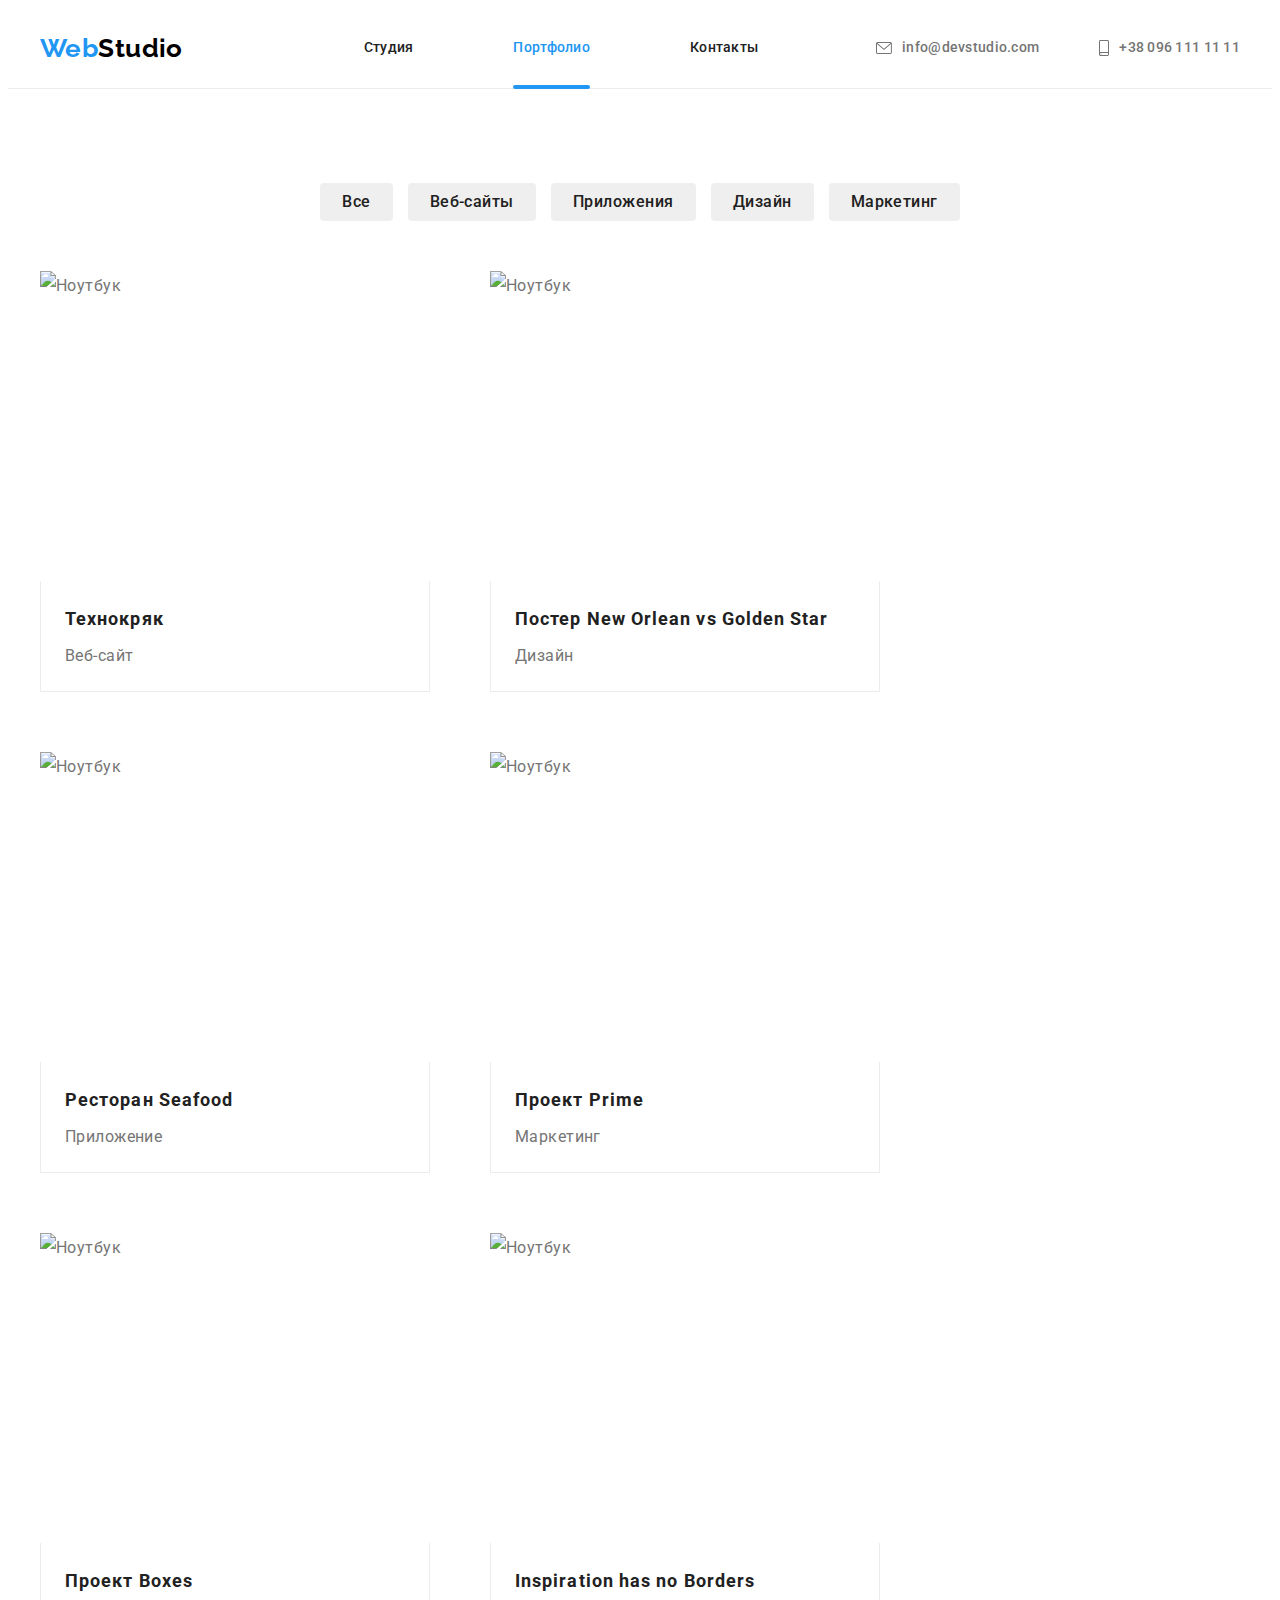
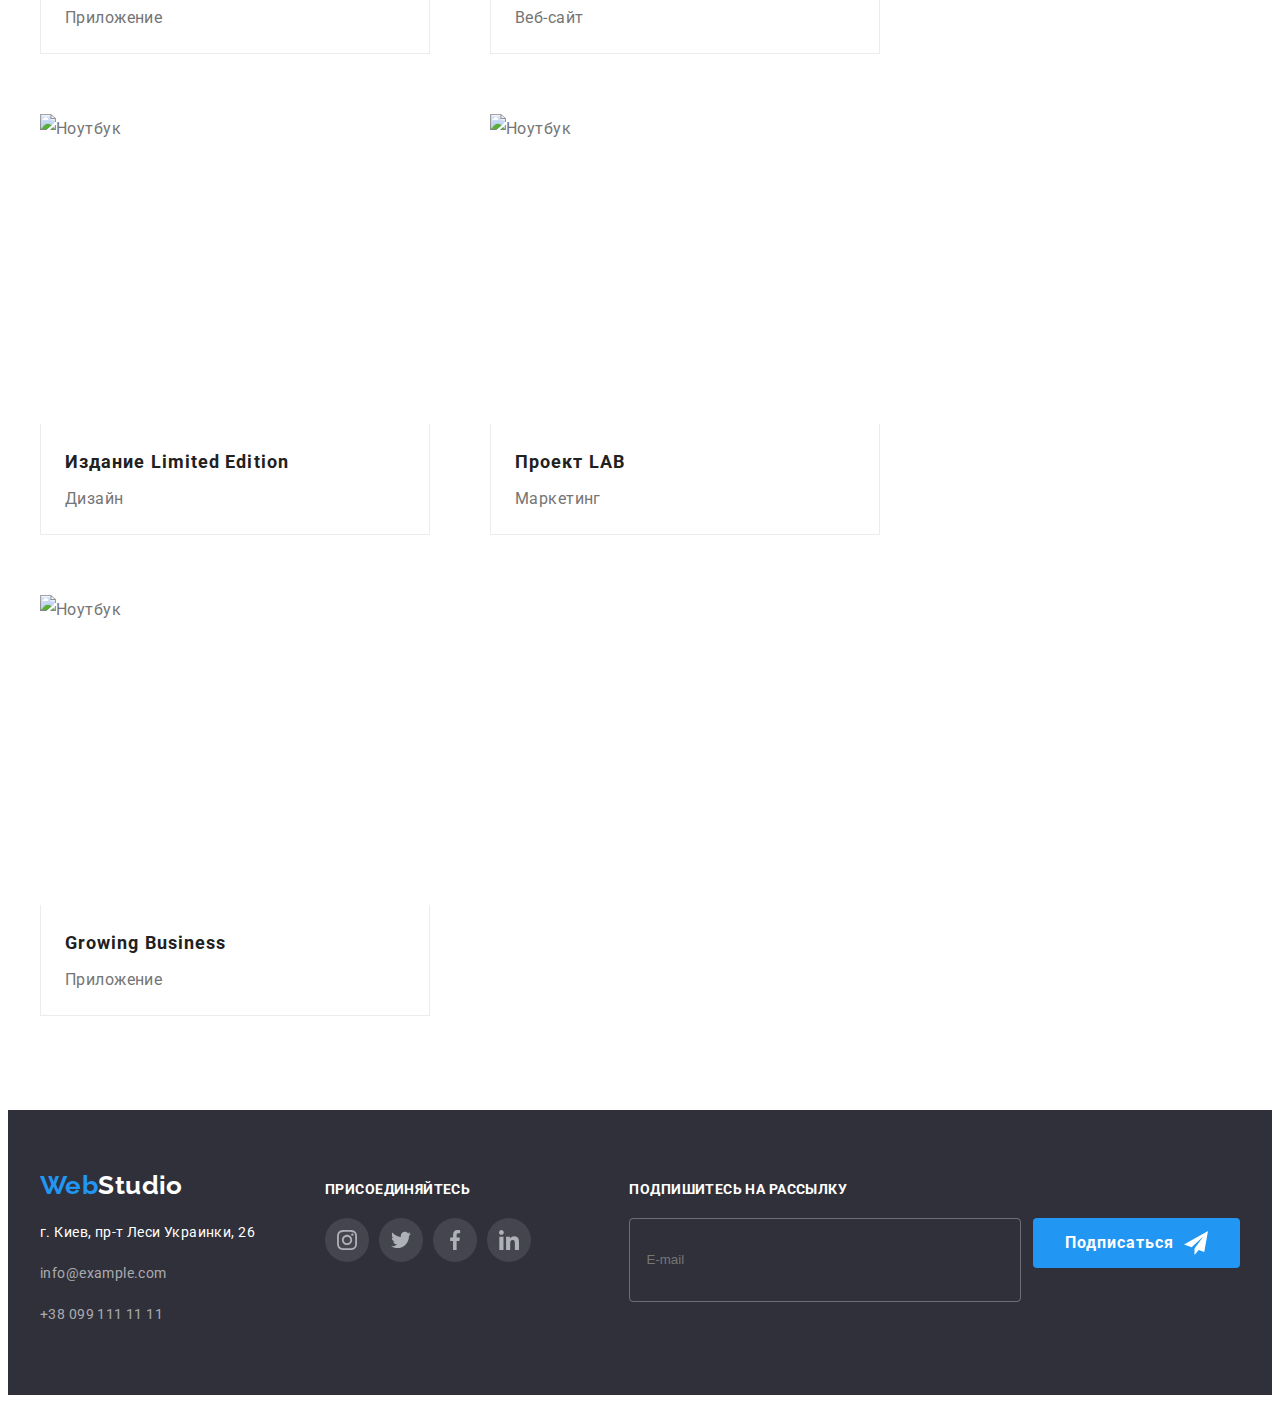
==== commit 64b67e43: "adaptive correction" ====
--- a/portfolio.html
+++ b/portfolio.html
@@ -35,14 +35,14 @@
     <header class="header">
       <div class="container header-container">
         <nav class="main-nav">
-          <a href="https://google.com" class="header__logo link logo"
+          <a
+            href="https://google.com"
+            class="header__logo link logo"
             >Web<span class="logo__black">Studio</span></a
           >
           <ul class="list site-nav">
             <li class="item">
-              <a
-                href="./index.html"
-                class="item__link link"
+              <a href="./index.html" class="item__link link"
                 >Студия</a
               >
             </li>
@@ -90,84 +90,86 @@
           </li>
         </ul>
         <button type="button" class="menu-open">
-        <svg
-                class="menu-icon"
-              >
-                <use
-                  href="./images/icons.svg#icon-menu_open"
-                ></use>
-      </button>
-      <div class="mob-menu is-hidden">
-        <button type="button" class="menu-close">
-        <svg
-                class="menu-icon"
-              >
-                <use
-                  href="./images/icons.svg#icon-menu_close"
-                ></use>
-      </button>
-      <div class="mob-container container">
-      <ul class="list mob-site-nav">
-            <li class="mob-item">
-              <a
-                href="./index.html"
-                class="mob-item__link link"
-                >Студия</a
-              >
-            </li>
-            <li class="mob-item">
-              <a
-                href="./portfolio.html"
-                class="mob-item__link current-link link"
-                >Портфолио</a
-              >
-            </li>
-            <li class="mob-item">
-              <a href="/Контакты" class="mob-item__link link"
-                >Контакты</a
-              >
-            </li>
-          </ul>
-          <ul class="mob-auth-nav list">
-            <li class="mob-item">
-            <a
-              href="tel:+380961111111"
-              class="mob-item__tel link"
-              >+38 096 111 11 11</a
-            >
-          </li>
-          <li class="mob-item">
-            <a
-              href="mailto:info@devstudio.com"
-              class="mob-item__adres link"
-            >info@devstudio.com</a
-            >
-          </li>
-        </ul>
-        <ul class="social-mob">
-            <li class="social-mob__item">
-              <a href="" class="social-mob__link">
-                instagram
-              </a>
-            </li>
-            <li class="social-mob__item">
-              <a href="" class="social-mob__link link">
-                twitter
-              </a>
-            </li>
-            <li class="social-mob__item">
-              <a href="" class="social-mob__link link">
-                facebook
-              </a>
-            </li>
-            <li class="social-mob__item">
-              <a href="" class="social-mob__link link">
-                linkedin
-              </a>
-            </li>
-          </ul>
+          <svg class="menu-icon">
+            <use
+              href="./images/icons.svg#icon-menu-open"
+            ></use>
+          </svg>
+        </button>
+        <div class="mob-menu is-hidden">
+          <button type="button" class="menu-close">
+            <svg class="menu-icon">
+              <use
+                href="./images/icons.svg#icon-menu-close"
+              ></use>
+            </svg>
+          </button>
+          <div class="mob-container container">
+            <ul class="list mob-site-nav">
+              <li class="mob-item">
+                <a
+                  href="./index.html"
+                  class="mob-item__link link"
+                  >Студия</a
+                >
+              </li>
+              <li class="mob-item">
+                <a
+                  href="./portfolio.html"
+                  class="mob-item__link current-link link"
+                  >Портфолио</a
+                >
+              </li>
+              <li class="mob-item">
+                <a
+                  href="/Контакты"
+                  class="mob-item__link link"
+                  >Контакты</a
+                >
+              </li>
+            </ul>
+            <div class="mob-contact">
+              <ul class="mob-auth-nav list">
+                <li class="mob-item">
+                  <a
+                    href="tel:+380961111111"
+                    class="mob-item__tel link"
+                    >+38 096 111 11 11</a
+                  >
+                </li>
+                <li class="mob-item">
+                  <a
+                    href="mailto:info@devstudio.com"
+                    class="mob-item__adres link"
+                    >info@devstudio.com</a
+                  >
+                </li>
+              </ul>
+              <ul class="social-mob">
+                <li class="social-mob__item">
+                  <a href="" class="social-mob__link link">
+                    instagram
+                  </a>
+                </li>
+                <li class="social-mob__item">
+                  <a href="" class="social-mob__link link">
+                    twitter
+                  </a>
+                </li>
+                <li class="social-mob__item">
+                  <a href="" class="social-mob__link link">
+                    facebook
+                  </a>
+                </li>
+                <li class="social-mob__item">
+                  <a href="" class="social-mob__link link">
+                    linkedin
+                  </a>
+                </li>
+              </ul>
+            </div>
+          </div>
         </div>
-      </div>
       </div>
     </header>
     <main>
--- a/css/main.min.css
+++ b/css/main.min.css
@@ -1 +1 @@
-:root{--primary-text-color: #757575;--title-text-color: #212121;--accent-color: #2196f3;--adres-color: rgba(255, 255, 255, 0.6);--button-text-color: #ffffff;--button-color: #188ce8;--logo-color: #000000;--hero-color: #2f303a;--background-color: #f5f4fa;--border-color: #ececec;--link-color: #afb1b8;--transition: 250ms cubic-bezier(0.4, 0, 0.2, 1)}h1,h2,h3,p,ul{margin-top:0;margin-bottom:0;list-style:none}img{display:block;max-width:100%;height:auto;width:100%}ul{padding-left:0}address{font-style:normal}.visually-hidden{position:absolute;white-space:nowrap;width:1px;height:1px;overflow:hidden;border:0;padding:0;clip:rect(0 0 0 0);clip-path:inset(50%);margin:-1px}.section{padding-top:94px;padding-bottom:94px}.section__title{font-size:28px;line-height:1.18;color:var(--title-text-color);margin-bottom:30px;text-align:center}@media screen and (min-width: 768px){.section__title{font-size:28px;line-height:1.18}}@media screen and (min-width: 1200px){.section__title{font-size:36px;line-height:1.17;margin-bottom:50px}}body{color:var(--primary-text-color);font-family:"Roboto",sans-serif;font-size:14px;line-height:1.71;letter-spacing:.03em}.link{text-decoration:none;color:inherit}.list{padding:0;margin:0;list-style:none}.card-set{display:flex;flex-wrap:wrap;gap:30px}.card-item{width:100%}.container{width:100%;margin-left:auto;margin-right:auto;padding-left:15px;padding-right:15px}@media screen and (min-width: 480px){.container{max-width:480px}}@media screen and (min-width: 768px){.container{max-width:768px}}@media screen and (min-width: 1200px){.container{max-width:1200px}}.button{display:flex;justify-content:center;align-content:center;margin-left:auto;margin-right:auto;min-width:200px;padding:10px 32px;border-radius:4px;color:var(--button-text-color);background-color:var(--accent-color);font-family:inherit;font-weight:700;font-size:16px;line-height:1.88;letter-spacing:.06em;border:none;transition:background-color var(--transition);cursor:pointer}.button:focus,.button:hover{background-color:var(--button-color)}.backdrop{width:100%;height:100%;background-color:rgba(0,0,0,.2);position:fixed;top:0;transition:opacity var(--transition),visibility var(--transition)}.backdrop.is-hidden .modal{transform:translate(-50%, -50%) scale(0)}.close-btn{display:flex;align-items:center;width:30px;height:30px;fill:#000;background-color:rgba(0,0,0,0);border-color:rgba(0,0,0,.1);border-radius:50%;position:absolute;top:8px;right:8px;cursor:pointer;transition:fill var(--transition)}.close-btn:hover .icon-close,.close-btn:focus .icon-close{fill:var(--accent-color)}.modal{width:528px;min-height:581px;padding:40px;margin:0 auto;position:absolute;top:50%;left:50%;transform:translate(-50%, -50%) scale(1);transition:transform var(--transition);background-color:#fff;border-radius:4px}.modal__title{font-size:20px;line-height:1.15;text-align:center;letter-spacing:.03em;margin-bottom:12px}.modal__field{margin-bottom:10px}.modal__text:hover,.modal .modal__text:focus{fill:var(--accent-color);border:1px solid var(--accent-color)}.modal__text{width:100%;height:120px;border:1px solid rgba(33,33,33,.2);border-radius:4px;resize:none;padding:12px 16px;outline:none;transition:fill var(--transition);transition:border var(--transition)}.modal__text::placeholder{color:rgba(117,117,117,.5)}.modal__lable{font-size:12px;line-height:1.17;letter-spacing:.01em;color:#757575;display:block;margin-bottom:4px}.modal__wrap{position:relative;transition:fill var(--transition),border var(--transition)}.modal__icon{position:absolute;left:12px;top:50%;transform:translateY(-50%);transition:fill var(--transition)}.modal__comments{margin-bottom:20px}.modal__input{width:100%;height:40px;border:1px solid rgba(33,33,33,.2);border-radius:4px;padding-left:42px;outline:none;transition:color var(--transition);transition:border var(--transition)}.modal__input:hover,.modal__input:focus{fill:var(--accent-color);border:1px solid var(--accent-color)}.modal__input:hover+.modal__icon,.modal__input:focus+.modal__icon{fill:var(--accent-color)}.icon-close{width:18px;height:18px}.icon-close:hover,.icon-close:focus{fill:var(--accent-color);cursor:pointer}.is-hidden{visibility:hidden;opacity:0;pointer-events:none}.check{display:block;text-align:center}.check__title{color:var(--accent-color)}.check__item:checked+.check__text::before{background-image:url(../images/Vector-5.svg);background-color:var(--button-color);border:2px solid var(--button-color);background-repeat:no-repeat;background-position:center}.check__item:hover+.check__text::before,.check__item:focus+.check__text::before{border:2px solid var(--button-color)}.check__text{font-weight:400;letter-spacing:.03em;color:var(--primary-text-color);margin-bottom:30px;display:flex;align-items:center;justify-content:center;cursor:pointer}.check__text::before{content:"";width:16px;height:15px;border:2px solid var(--title-text-color);border-radius:2px;margin-right:7px}.filter{display:flex;flex-wrap:wrap;justify-content:center}.filter__list{margin-bottom:50px}.filter__iteam+.filter__iteam{margin-left:20px;margin-bottom:15px}.filter__button{border:none;padding:6px 22px;border-radius:4px;color:var(--title-text-color);font-weight:500;font-size:16px;line-height:1.63;letter-spacing:.03em;font-family:"Roboto";transition:color var(--transition),background-color var(--transition),box-shadow var(--transition)}.filter__button .filter__button:focus,.filter__button:hover{background-color:var(--accent-color);color:var(--button-text-color);box-shadow:0px 3px 1px rgba(0,0,0,.25),0px 1px 2px rgba(0,0,0,.025)}.footer__logo{display:block;margin-bottom:20px}.header__logo{margin-top:16px;margin-bottom:16px}.logo{color:var(--accent-color);font-family:Raleway;font-weight:700;font-size:26px;line-height:1.19}.logo__black{color:var(--logo-color)}.logo__wite{color:var(--button-text-color)}.social-list{display:flex;justify-content:center}.social-list__link{width:100%;height:100%;border-radius:50%;display:flex;align-items:center;justify-content:center;background-color:rgba(255,255,255,.1);color:var(--link-color);transition:color var(--transition),background-color var(--transition)}.social-list__link:hover,.social-list__link:focus{background-color:var(--accent-color);color:var(--button-text-color)}.social-list__icon{width:20px;height:20px;fill:currentColor}.social-list__item{width:44px;height:44px}.social-list__item:not(:last-child){margin-right:10px}.social-list__item:last-child{margin-right:0}.main-nav{display:flex;align-items:center}.site-nav{display:none}@media screen and (min-width: 768px){.site-nav{display:flex;color:var(--title-text-color);margin-left:93px}}@media screen and (min-width: 1200px){.site-nav{display:flex;color:var(--title-text-color);margin-left:93px}}.site-nav .item+.item{margin-left:50px}.site-nav .link:hover,.site-nav .link:focus,.site-nav .current-link{color:var(--accent-color)}.item{position:relative}.item__svg{margin-right:10px}.item__link{display:flex;align-items:center;padding-top:32px;padding-bottom:32px;font-weight:500;line-height:1.14;letter-spacing:.02em;fill:currentColor;transition:color var(--transition)}@media screen and (min-width: 768px){.item__link{padding-top:10px;padding-bottom:10px}}.item__link.current-link::after{position:absolute;content:"";bottom:-1px;width:100%;height:4px;border-radius:2px;background-color:var(--accent-color)}.auth-nav{display:none}@media screen and (min-width: 768px){.auth-nav{display:flex;flex-wrap:wrap;justify-content:flex-end}}@media screen and (min-width: 1200px){.auth-nav{display:flex;margin-left:auto}}.auth-nav .item+.item{margin-left:50px}.auth-nav .link:hover,.auth-nav .link:focus{color:var(--accent-color)}.mob-site-nav .link:hover,.mob-site-nav .link:focus,.mob-site-nav .current-link{color:var(--accent-color)}.mob-menu{position:fixed;top:0;left:0;background-color:var(--button-text-color);width:100vw;height:100vh;z-index:1}@media screen and (min-width: 768px){.mob-menu{display:none}}.menu-close{display:flex;fill:#000;background-color:rgba(0,0,0,0);border-color:rgba(0,0,0,0);border-radius:50%;margin-left:auto;top:10px;right:15px;position:absolute;cursor:pointer;transition:fill var(--transition)}.menu-close:hover .icon-close,.menu-close:focus .icon-close{fill:var(--accent-color)}.mob-container{padding:48px 40px;display:flex;flex-direction:column;justify-content:space-between;height:100%;overflow-y:auto}.mob-item{padding-bottom:32px}.mob-item__link{font-weight:500;font-size:40px;line-height:1.18;letter-spacing:.02em;color:var(--title-text-color)}.mob-item__tel{font-weight:500;font-size:40px;line-height:1.18;letter-spacing:.02em;color:var(--accent-color)}.mob-item__adres{font-style:normal;font-weight:500;font-size:24px;line-height:28px;letter-spacing:.02em;color:var(--primary-text-color)}.social-mob{display:flex;justify-content:space-between}.social-mob__link{font-family:"Roboto";font-style:normal;font-weight:500;font-size:18px;line-height:1.22;letter-spacing:.02em;color:var(--accent-color)}.header{border-bottom:1px solid var(--border-color)}.header-container{display:flex;align-items:center}@media screen and (max-width: 766px){.menu-open{display:flex;fill:#000;background-color:rgba(0,0,0,0);border-color:rgba(0,0,0,0);border-radius:50%;margin-left:auto;top:8px;right:8px;cursor:pointer;transition:fill var(--transition)}.menu-open:hover .icon-close,.menu-open:focus .icon-close{fill:var(--accent-color)}.menu-icon{width:40px;height:40px}.menu-icon:hover,.menu-icon:focus{fill:var(--accent-color);cursor:pointer}}@media screen and (min-width: 768px){.menu-open{display:none}}.hero{padding-top:118px;padding-bottom:118px;background-color:var(--hero-color);text-align:center;background-image:linear-gradient(rgba(47, 48, 58, 0.4), rgba(47, 48, 58, 0.4)),url(../images/Img-mobil.jpg);max-width:480px;background-repeat:no-repeat;margin-right:auto;margin-left:auto}@media(min-device-pixel-ratio: 2),(min-resolution: 192dpi),(min-resolution: 2dppx){.hero{background-image:linear-gradient(rgba(47, 48, 58, 0.4), rgba(47, 48, 58, 0.4)),url(../images/Img-mobil-2x.jpg)}}@media screen and (min-width: 480px){.hero{padding-top:118px;padding-bottom:118px;background-image:linear-gradient(rgba(47, 48, 58, 0.4), rgba(47, 48, 58, 0.4)),url(../images/Img-mobil.jpg);max-width:480px}}@media screen and (min-width: 480px)and (min-device-pixel-ratio: 2),screen and (min-width: 480px)and (min-resolution: 192dpi),screen and (min-width: 480px)and (min-resolution: 2dppx){.hero{background-image:linear-gradient(rgba(47, 48, 58, 0.4), rgba(47, 48, 58, 0.4)),url(../images/Img-mobil-2x.jpg)}}@media screen and (min-width: 768px){.hero{padding-top:118px;padding-bottom:118px;background-image:linear-gradient(rgba(47, 48, 58, 0.4), rgba(47, 48, 58, 0.4)),url(../images/img-tablet.jpg);max-width:768px}}@media screen and (min-width: 768px)and (min-device-pixel-ratio: 2),screen and (min-width: 768px)and (min-resolution: 192dpi),screen and (min-width: 768px)and (min-resolution: 2dppx){.hero{background-image:linear-gradient(rgba(47, 48, 58, 0.4), rgba(47, 48, 58, 0.4)),url(../images/Img-tablet-2x.jpg)}}@media screen and (min-width: 1200px){.hero{padding-top:200px;padding-bottom:200px;background-image:linear-gradient(rgba(47, 48, 58, 0.4), rgba(47, 48, 58, 0.4)),url(../images/Img-desktop.jpg);max-width:1600px}}@media screen and (min-width: 1200px)and (min-device-pixel-ratio: 2),screen and (min-width: 1200px)and (min-resolution: 192dpi),screen and (min-width: 1200px)and (min-resolution: 2dppx){.hero{background-image:linear-gradient(rgba(47, 48, 58, 0.4), rgba(47, 48, 58, 0.4)),url(../images/Img-desktop-2x.jpg)}}.hero__title{max-width:696px;margin-left:auto;margin-right:auto;color:var(--button-text-color);font-weight:900;font-size:26px;line-height:1.62;letter-spacing:.06em;text-transform:uppercase;margin-bottom:30px}@media screen and (min-width: 480px){.hero__title{font-weight:900;font-size:26px;line-height:1.62;letter-spacing:.06em}}@media screen and (min-width: 768px){.hero__title{max-width:360px;font-weight:900;font-size:26px;line-height:1.62;letter-spacing:.06em}}@media screen and (min-width: 1200px){.hero__title{max-width:696px;font-weight:900;font-size:44px;line-height:1.36;letter-spacing:.06em}}.specifics{flex-basis:100%}.specifics__title{margin-bottom:10px;line-height:1.14;font-size:14px;text-transform:uppercase;color:var(--title-text-color)}.specifics__title::before{content:"";height:120px;background-position:center;background-repeat:no-repeat;background-color:var(--background-color);margin-bottom:30px;display:block}@media screen and (min-width: 768px){.specifics{flex-basis:calc((100% - 30px)/2)}}@media screen and (min-width: 1200px){.specifics{flex-basis:calc((100% - 90px)/4)}}.icon-antena::before{background-image:url(../images/antenna.svg)}.icon-clock::before{background-image:url(../images/Vector.svg)}.icon-diagram::before{background-image:url(../images/diagram.svg)}.icon-astronaut::before{background-image:url(../images/astronaut.svg)}.work{padding-top:0}.work__title{display:flex;flex-wrap:wrap;width:calc((100% - 60px)/3);gap:30px;position:relative}.work__title--top{position:absolute;width:100%;padding:27px;background-color:rgba(47,48,58,.8);color:var(--button-text-color);text-align:center;bottom:0}.work__text{font-size:14px;line-height:1.43;letter-spacing:.03em;text-transform:uppercase}@media screen and (min-width: 480px){.work{display:none}}@media screen and (min-width: 768px){.work{display:none}}@media screen and (min-width: 1200px){.work{display:flex}}.section-team{background-color:var(--background-color)}.comand{display:flex;flex-wrap:wrap;text-align:center;gap:30px}.comand__title{box-shadow:0px 1px 3px rgba(0,0,0,.12),0px 1px 1px rgba(0,0,0,.14),0px 2px 1px rgba(0,0,0,.2);border-radius:0px 0px 4px 4px}@media screen and (min-width: 768px){.comand__title{width:calc((100% - 30px)/2)}}@media screen and (min-width: 1200px){.comand__title{width:calc((100% - 90px)/4)}}.name{margin-bottom:10px}.team{padding:30px}.team__name{color:var(--title-text-color);font-weight:500}.team__profession,.team__name{font-size:16px;line-height:1.19}.team__profession{margin-bottom:16px}.team__list{display:flex;justify-content:center}.team__item{width:44px;height:44px}.team__item:not(:last-child){margin-right:10px}.team__item :last-child{margin-right:0}.team__link{width:100%;height:100%;border-radius:50%;display:flex;align-items:center;justify-content:center;background-color:rgba(255,255,255,.1);color:var(--link-color);transition:color var(--transition),background-color var(--transition)}.team__link:hover,.team__link:focus{background-color:var(--accent-color);color:var(--button-text-color)}.team__icon{width:20px;height:20px;fill:currentColor}.client__title{text-align:center;font-size:28px;line-height:1.18;letter-spacing:.03em;color:var(--title-text-color);margin-bottom:30px}@media screen and (min-width: 768px){.client__title{font-size:28px;line-height:1.18}}@media screen and (min-width: 1200px){.client__title{font-size:36px;line-height:1.17;margin-bottom:50px}}.client__item{justify-content:center;width:calc((100% - 30px)/2)}@media screen and (min-width: 768px){.client__item{width:calc((100% - 60px)/3)}}@media screen and (min-width: 1200px){.client__item{width:calc((100% - 150px)/6)}}.client__link{display:flex;flex-wrap:wrap;text-align:center;height:92px;border:1px solid currentColor;border-radius:4px;padding:14px 28px;color:var(--link-color);transition:color var(--transition)}.client__link:hover,.client__link:focus{color:var(--accent-color)}.client__icon{width:106px;height:60px;fill:currentColor}.project__list{flex-basis:calc(100% - 30px)}@media screen and (min-width: 768px){.project__list{flex-basis:calc(50% - 30px)}}@media screen and (min-width: 1200px){.project__list{flex-basis:calc(33.3333333333% - 30px)}}.project__link{display:flex;flex-direction:column;position:relative;transition:box-shadow var(--transition)}.project__link:hover,.project__link:focus{box-shadow:0px 3px 1px rgba(0,0,0,.1),0px 1px 2px rgba(0,0,0,.08),0px 2px 2px rgba(0,0,0,.12)}.project__link:hover .project__text,.project__link:focus .project__text{transform:translateY(0)}.project__name{color:var(--title-text-color);font-size:18px;line-height:2;letter-spacing:.06em;margin-bottom:4px}.project__box{padding:20px 24px;border:1px solid var(--border-color);border-top:none}.project__item{font-weight:400;font-size:16px;line-height:1.88}.project__wrap{position:relative;overflow:hidden}.project__text{position:absolute;top:0;height:100%;font-size:18px;line-height:1.56;background-color:rgba(33,150,243,.9);color:#fff;padding:63px 24px;transform:translateY(100%);transition:transform var(--transition)}.footer{background-color:var(--hero-color);padding:60px 0}.footer__link{color:var(--adres-color);text-decoration:inherit;transition:color var(--transition)}.footer__link[target=blank]{color:var(--button-text-color)}.footer__link:hover,.footer__link:focus{color:var(--accent-color)}.footer__item{display:flex;flex-wrap:wrap;flex-direction:column;align-items:center;padding-top:60px}.footer__title{font-weight:700;font-size:14px;line-height:1.14;letter-spacing:.03em;text-transform:uppercase;color:var(--button-text-color);margin-bottom:20px}.footer__input{min-width:358px;height:50px;padding-left:16px;padding-bottom:10px;background:rgba(0,0,0,0);margin-right:12px;border:1px solid rgba(255,255,255,.3);border-radius:4px;color:inherit;transition:border var(--transition)}.footer__input:hover,.footer__input:focus{border:1px solid var(--button-color);outline:none}.footer__container{display:flex;flex-direction:column;align-items:center}@media screen and (min-width: 768px){.footer__container{flex-direction:row}}@media screen and (min-width: 1200px){.footer__container{align-items:baseline}}.footer__container__email{display:flex;width:100%}@media screen and (min-width: 1200px){.footer__item:not(:last-child){margin-right:70px}.footer__item:last-child{margin-left:auto}.footer__list:not(:last-child){margin-bottom:9px}.send-icon{margin-left:10px}}/*# sourceMappingURL=main.min.css.map */+:root{--primary-text-color: #757575;--title-text-color: #212121;--accent-color: #2196f3;--adres-color: rgba(255, 255, 255, 0.6);--button-text-color: #ffffff;--button-color: #188ce8;--logo-color: #000000;--hero-color: #2f303a;--background-color: #f5f4fa;--border-color: #ececec;--link-color: #afb1b8;--transition: 250ms cubic-bezier(0.4, 0, 0.2, 1)}h1,h2,h3,p,ul{margin-top:0;margin-bottom:0;list-style:none}img{display:block;max-width:100%;height:auto;width:100%}ul{padding-left:0}address{font-style:normal}.visually-hidden{position:absolute;white-space:nowrap;width:1px;height:1px;overflow:hidden;border:0;padding:0;clip:rect(0 0 0 0);clip-path:inset(50%);margin:-1px}.section{padding-top:94px;padding-bottom:94px}.section__title{font-size:28px;line-height:1.18;color:var(--title-text-color);margin-bottom:30px;text-align:center}@media screen and (min-width: 768px){.section__title{font-size:28px;line-height:1.18}}@media screen and (min-width: 1200px){.section__title{font-size:36px;line-height:1.17;margin-bottom:50px}}body{color:var(--primary-text-color);font-family:"Roboto",sans-serif;font-size:14px;line-height:1.71;letter-spacing:.03em}.link{text-decoration:none;color:inherit}.list{padding:0;margin:0;list-style:none}.card-set{display:flex;flex-wrap:wrap;gap:30px}.card-item{width:100%}.container{width:100vw;margin-left:auto;margin-right:auto;padding-left:15px;padding-right:15px}@media screen and (min-width: 480px){.container{max-width:480px}}@media screen and (min-width: 768px){.container{max-width:768px}}@media screen and (min-width: 1200px){.container{max-width:1200px}}.button{display:flex;justify-content:center;align-content:center;align-items:center;margin-left:auto;margin-right:auto;min-width:200px;padding:10px 32px;border-radius:4px;color:var(--button-text-color);background-color:var(--accent-color);font-family:inherit;font-weight:700;font-size:16px;line-height:1.88;letter-spacing:.06em;border:none;transition:background-color var(--transition);cursor:pointer}.button:focus,.button:hover{background-color:var(--button-color)}.backdrop{width:100%;height:100%;background-color:rgba(0,0,0,.2);position:fixed;top:0;transition:opacity var(--transition),visibility var(--transition)}.backdrop.is-hidden .modal{transform:translate(-50%, -50%) scale(0)}.close-btn{display:flex;align-items:center;width:30px;height:30px;fill:#000;background-color:rgba(0,0,0,0);border-color:rgba(0,0,0,.1);border-radius:50%;position:absolute;top:8px;right:8px;cursor:pointer;transition:fill var(--transition)}.close-btn:hover .icon-close,.close-btn:focus .icon-close{fill:var(--accent-color)}.modal{width:450px;height:609px;padding:40px;margin:0 auto;position:absolute;top:50%;left:50%;transform:translate(-50%, -50%) scale(1);transition:transform var(--transition);background-color:#fff;border-radius:4px}@media screen and (max-height: 609px){.modal{height:100%;overflow:auto}}@media screen and (max-width: 479px){.modal{width:100vw}}@media screen and (min-width: 1200px){.modal{width:528px;min-height:581px}}.modal__title{font-size:20px;line-height:1.15;text-align:center;letter-spacing:.03em;margin-bottom:12px}.modal__field{margin-bottom:10px}.modal__text:hover,.modal .modal__text:focus{fill:var(--accent-color);border:1px solid var(--accent-color)}.modal__text{width:100%;height:120px;border:1px solid rgba(33,33,33,.2);border-radius:4px;resize:none;padding:12px 16px;outline:none;transition:fill var(--transition);transition:border var(--transition)}.modal__text::placeholder{color:rgba(117,117,117,.5)}.modal__lable{font-size:12px;line-height:1.17;letter-spacing:.01em;color:#757575;display:block;margin-bottom:4px}.modal__wrap{position:relative;transition:fill var(--transition),border var(--transition)}.modal__icon{position:absolute;left:12px;top:50%;transform:translateY(-50%);transition:fill var(--transition)}.modal__comments{margin-bottom:20px}.modal__input{width:100%;height:40px;border:1px solid rgba(33,33,33,.2);border-radius:4px;padding-left:42px;outline:none;transition:color var(--transition);transition:border var(--transition)}.modal__input:hover,.modal__input:focus{fill:var(--accent-color);border:1px solid var(--accent-color)}.modal__input:hover+.modal__icon,.modal__input:focus+.modal__icon{fill:var(--accent-color)}.icon-close{width:18px;height:18px}.icon-close:hover,.icon-close:focus{fill:var(--accent-color);cursor:pointer}.is-hidden{visibility:hidden;opacity:0;pointer-events:none}.check{display:block;text-align:center}.check__title{color:var(--accent-color)}.check__item:checked+.check__text::before{background-image:url(../images/Vector-5.svg);background-color:var(--button-color);border:2px solid var(--button-color);background-repeat:no-repeat;background-position:center}.check__item:hover+.check__text::before,.check__item:focus+.check__text::before{border:2px solid var(--button-color)}.check__text{font-weight:400;font-size:12px;line-height:1.17;letter-spacing:.03em;color:var(--primary-text-color);margin-bottom:30px;display:flex;flex-wrap:wrap;align-items:center;justify-content:center;cursor:pointer}.check__text::before{content:"";width:16px;height:15px;border:2px solid var(--title-text-color);border-radius:2px;margin-right:7px;flex-shrink:0}@media screen and (min-width: 1200px){.check__text{font-size:14px;line-height:1.71px}}.filter{display:flex;flex-wrap:wrap}@media screen and (min-width: 768px){.filter{justify-content:center}}.filter__list{margin-bottom:50px;column-gap:15px;row-gap:20px}.filter__button{border:none;padding:6px 22px;border-radius:4px;color:var(--title-text-color);font-weight:500;font-size:16px;line-height:1.63;letter-spacing:.03em;font-family:"Roboto";transition:color var(--transition),background-color var(--transition),box-shadow var(--transition)}.filter__button .filter__button:focus,.filter__button:hover{background-color:var(--accent-color);color:var(--button-text-color);box-shadow:0px 3px 1px rgba(0,0,0,.25),0px 1px 2px rgba(0,0,0,.025)}.footer__logo{display:block;margin-bottom:20px}.header__logo{margin-top:16px;margin-bottom:16px}.logo{color:var(--accent-color);font-family:Raleway;font-weight:700;font-size:26px;line-height:1.19}.logo__black{color:var(--logo-color)}.logo__wite{color:var(--button-text-color)}.social-list{display:flex;justify-content:center}.social-list__link{width:100%;height:100%;border-radius:50%;display:flex;align-items:center;justify-content:center;background-color:rgba(255,255,255,.1);color:var(--link-color);transition:color var(--transition),background-color var(--transition)}.social-list__link:hover,.social-list__link:focus{background-color:var(--accent-color);color:var(--button-text-color)}.social-list__icon{width:20px;height:20px;fill:currentColor}.social-list__item{width:44px;height:44px}.social-list__item:not(:last-child){margin-right:10px}.social-list__item:last-child{margin-right:0}.main-nav{display:flex;align-items:center;gap:88px}.site-nav{display:none}@media screen and (min-width: 768px){.site-nav{display:flex;color:var(--title-text-color);gap:50px;align-items:center}}@media screen and (min-width: 1200px){.site-nav{display:flex;color:var(--title-text-color);margin-left:93px}}.site-nav .link:hover,.site-nav .link:focus,.site-nav .current-link{color:var(--accent-color)}.item{position:relative}.item__svg{margin-right:10px}.item__link{display:flex;align-items:center;font-weight:500;line-height:1.14;letter-spacing:.02em;fill:currentColor;transition:color var(--transition)}.item__link.current-link::after{position:absolute;content:"";bottom:-1px;width:100%;height:4px;border-radius:2px;background-color:var(--accent-color)}@media screen and (min-width: 768px){.current-link{padding-top:32px;padding-bottom:32px}}.auth-nav{display:none}@media screen and (min-width: 768px){.auth-nav{display:flex;flex-wrap:wrap;justify-content:flex-end;margin-left:auto;flex-direction:column;gap:10px}}@media screen and (min-width: 1200px){.auth-nav{flex-direction:row}}.auth-nav .link:hover,.auth-nav .link:focus{color:var(--accent-color)}.mob-site-nav{display:flex;flex-wrap:wrap;gap:32px}.mob-site-nav .link:hover,.mob-site-nav .link:focus,.mob-site-nav .current-link{color:var(--accent-color)}.mob-menu{position:fixed;top:0;left:0;background-color:var(--button-text-color);width:100vw;height:100vh;z-index:1}@media screen and (min-width: 768px){.mob-menu{display:none}}.menu-close{display:flex;fill:#000;background-color:rgba(0,0,0,0);border-color:rgba(0,0,0,0);border-radius:50%;margin-left:auto;top:10px;right:15px;position:absolute;cursor:pointer;transition:fill var(--transition)}.menu-close:hover .icon-close,.menu-close:focus .icon-close{fill:var(--accent-color)}.mob-container{padding:48px 40px;display:flex;flex-direction:column;justify-content:space-between;height:100vh;overflow-y:auto}.mob-item__link{font-weight:500;font-size:40px;line-height:1.18;letter-spacing:.02em;color:var(--title-text-color)}.mob-item__tel{font-weight:500;font-size:34px;line-height:1.18;letter-spacing:.02em;color:var(--accent-color)}.mob-item__adres{margin-top:32px;margin-bottom:64px;font-style:normal;font-weight:500;font-size:24px;line-height:28px;letter-spacing:.02em;color:var(--primary-text-color)}.social-mob{display:flex;flex-wrap:wrap;gap:20px;margin-top:64px}.social-mob__link{font-family:"Roboto";font-style:normal;font-weight:500;font-size:18px;line-height:1.22;letter-spacing:.02em;color:var(--accent-color)}.mob-contact{display:flex;flex-wrap:wrap}.mob-item{margin-bottom:43px}.social-mob__item:not(:last-child){padding-right:10px;border-right:1px solid rgba(33,33,33,.2)}.header{border-bottom:1px solid var(--border-color)}.header-container{display:flex;align-items:center}@media screen and (max-width: 766px){.menu-open{display:flex;fill:#000;background-color:rgba(0,0,0,0);border-color:rgba(0,0,0,0);border-radius:50%;margin-left:auto;top:8px;right:8px;cursor:pointer;transition:fill var(--transition)}.menu-open:hover .icon-close,.menu-open:focus .icon-close{fill:var(--accent-color)}.menu-icon{width:40px;height:40px}.menu-icon:hover,.menu-icon:focus{fill:var(--accent-color);cursor:pointer}}@media screen and (min-width: 768px){.menu-open{display:none}}.hero{padding-top:118px;padding-bottom:118px;background-color:var(--hero-color);text-align:center;background-image:linear-gradient(rgba(47, 48, 58, 0.4), rgba(47, 48, 58, 0.4)),url(../images/img-mobil.jpg);background-size:cover;background-repeat:no-repeat;margin-right:auto;margin-left:auto}@media(min-device-pixel-ratio: 2),(min-resolution: 192dpi),(min-resolution: 2dppx){.hero{background-image:linear-gradient(rgba(47, 48, 58, 0.4), rgba(47, 48, 58, 0.4)),url(../images/img-mobil-2x.jpg)}}@media screen and (min-width: 480px){.hero{padding-top:118px;padding-bottom:118px;background-image:linear-gradient(rgba(47, 48, 58, 0.4), rgba(47, 48, 58, 0.4)),url(../images/img-mobil.jpg)}}@media screen and (min-width: 480px)and (min-device-pixel-ratio: 2),screen and (min-width: 480px)and (min-resolution: 192dpi),screen and (min-width: 480px)and (min-resolution: 2dppx){.hero{background-image:linear-gradient(rgba(47, 48, 58, 0.4), rgba(47, 48, 58, 0.4)),url(../images/img-mobil-2x.jpg)}}@media screen and (min-width: 768px){.hero{padding-top:118px;padding-bottom:118px;background-image:linear-gradient(rgba(47, 48, 58, 0.4), rgba(47, 48, 58, 0.4)),url(../images/img-tablet.jpg)}}@media screen and (min-width: 768px)and (min-device-pixel-ratio: 2),screen and (min-width: 768px)and (min-resolution: 192dpi),screen and (min-width: 768px)and (min-resolution: 2dppx){.hero{background-image:linear-gradient(rgba(47, 48, 58, 0.4), rgba(47, 48, 58, 0.4)),url(../images/img-tablet-2x.jpg)}}@media screen and (min-width: 1200px){.hero{padding-top:200px;padding-bottom:200px;max-width:480px;width:100vw;background-image:linear-gradient(rgba(47, 48, 58, 0.4), rgba(47, 48, 58, 0.4)),url(../images/img-desktop.jpg);max-width:1600px}}@media screen and (min-width: 1200px)and (min-device-pixel-ratio: 2),screen and (min-width: 1200px)and (min-resolution: 192dpi),screen and (min-width: 1200px)and (min-resolution: 2dppx){.hero{background-image:linear-gradient(rgba(47, 48, 58, 0.4), rgba(47, 48, 58, 0.4)),url(../images/img-desktop-2x.jpg)}}.hero__title{max-width:696px;margin-left:auto;margin-right:auto;color:var(--button-text-color);font-weight:900;font-size:26px;line-height:1.62;letter-spacing:.06em;text-transform:uppercase;margin-bottom:30px}@media screen and (min-width: 480px){.hero__title{font-weight:900;font-size:26px;line-height:1.62;letter-spacing:.06em}}@media screen and (min-width: 768px){.hero__title{max-width:360px;font-weight:900;font-size:26px;line-height:1.62;letter-spacing:.06em}}@media screen and (min-width: 1200px){.hero__title{max-width:696px;font-weight:900;font-size:44px;line-height:1.36;letter-spacing:.06em}}.specifics{flex-basis:100%}.specifics__title{margin-bottom:10px;line-height:1.14;font-size:14px;text-transform:uppercase;color:var(--title-text-color)}.specifics__title::before{content:"";height:120px;background-position:center;background-repeat:no-repeat;background-color:var(--background-color);margin-bottom:30px;display:block}@media screen and (min-width: 768px){.specifics{flex-basis:calc((100% - 30px)/2)}}@media screen and (min-width: 1200px){.specifics{flex-basis:calc((100% - 90px)/4)}}.icon-antena::before{background-image:url(../images/antenna.svg)}.icon-clock::before{background-image:url(../images/Vector.svg)}.icon-diagram::before{background-image:url(../images/diagram.svg)}.icon-astronaut::before{background-image:url(../images/astronaut.svg)}.work{padding-top:0}.work__title{display:flex;flex-wrap:wrap;width:calc((100% - 60px)/3);gap:30px;position:relative}.work__title--top{position:absolute;width:100%;padding:27px;background-color:rgba(47,48,58,.8);color:var(--button-text-color);text-align:center;bottom:0}.work__text{font-size:14px;line-height:1.43;letter-spacing:.03em;text-transform:uppercase}@media screen and (max-width: 1198px){.work{display:none}}@media screen and (min-width: 1200px){.work{display:flex}}.section-team{background-color:var(--background-color)}.comand{display:flex;flex-wrap:wrap;text-align:center;gap:30px}.comand__title{box-shadow:0px 1px 3px rgba(0,0,0,.12),0px 1px 1px rgba(0,0,0,.14),0px 2px 1px rgba(0,0,0,.2);border-radius:0px 0px 4px 4px}@media screen and (min-width: 768px){.comand__title{width:calc((100% - 30px)/2)}}@media screen and (min-width: 1200px){.comand__title{width:calc((100% - 90px)/4)}}.name{margin-bottom:10px}.team{padding:30px}.team__name{color:var(--title-text-color);font-weight:500}.team__profession,.team__name{font-size:16px;line-height:1.19}.team__profession{margin-bottom:16px}.team__list{display:flex;justify-content:center}.team__item{width:44px;height:44px}.team__item:not(:last-child){margin-right:10px}.team__item :last-child{margin-right:0}.team__link{width:100%;height:100%;border-radius:50%;display:flex;align-items:center;justify-content:center;background-color:rgba(255,255,255,.1);color:var(--link-color);transition:color var(--transition),background-color var(--transition)}.team__link:hover,.team__link:focus{background-color:var(--accent-color);color:var(--button-text-color)}.team__icon{width:20px;height:20px;fill:currentColor}.client__title{text-align:center;font-size:28px;line-height:1.18;letter-spacing:.03em;color:var(--title-text-color);margin-bottom:30px}@media screen and (min-width: 768px){.client__title{font-size:28px;line-height:1.18}}@media screen and (min-width: 1200px){.client__title{font-size:36px;line-height:1.17;margin-bottom:50px}}.client__item{justify-content:center;width:calc((100% - 30px)/2)}@media screen and (min-width: 768px){.client__item{width:calc((100% - 60px)/3)}}@media screen and (min-width: 1200px){.client__item{width:calc((100% - 150px)/6)}}.client__link{display:flex;flex-wrap:wrap;text-align:center;justify-content:center;height:92px;border:1px solid currentColor;border-radius:4px;padding:14px 28px;color:var(--link-color);transition:color var(--transition)}.client__link:hover,.client__link:focus{color:var(--accent-color)}.client__icon{width:106px;height:60px;fill:currentColor}.project__list{width:100%}@media screen and (min-width: 768px){.project__list{width:calc((100% - 30px)/2)}}@media screen and (min-width: 1200px){.project__list{width:calc((100% - 60px)/3)}}.project__link{height:100%;display:flex;flex-direction:column;position:relative;transition:box-shadow var(--transition)}.project__link:hover,.project__link:focus{box-shadow:0px 3px 1px rgba(0,0,0,.1),0px 1px 2px rgba(0,0,0,.08),0px 2px 2px rgba(0,0,0,.12)}.project__link:hover .project__text,.project__link:focus .project__text{transform:translateY(0);opacity:1}.project__name{color:var(--title-text-color);font-size:18px;line-height:2;letter-spacing:.06em;margin-bottom:4px}.project__box{padding:20px 24px;border:1px solid var(--border-color);border-top:none;flex-grow:1}.project__item{font-weight:400;font-size:16px;line-height:1.88}.project__wrap{position:relative;overflow:hidden}.project__text{position:absolute;top:0;height:100%;opacity:0;overflow:auto;font-size:18px;line-height:1.56;background-color:rgba(33,150,243,.9);color:#fff;padding:77px 24px;transform:translateY(100%);transition:transform var(--transition)}@media screen and (min-width: 768px){.project__text{padding:49px 24px 77px 24px}}@media screen and (min-width: 1200px){.project__text{padding:63px 24px}}.footer{background-color:var(--hero-color);padding:60px 0}.footer__link{display:flex;justify-content:space-around;margin-bottom:8px;color:var(--adres-color);text-decoration:inherit;transition:color var(--transition)}.footer__link[target=blank]{color:var(--button-text-color)}.footer__link:hover,.footer__link:focus{color:var(--accent-color)}.footer__list{display:flex}@media screen and (max-width: 1198px){.footer__list{justify-content:center}}.footer__item{display:flex;flex-wrap:wrap;flex-direction:column;align-items:center}@media screen and (max-width: 767px){.footer__item{width:100%}}@media screen and (min-width: 1200px){.footer__item{align-items:flex-start;padding-top:0}}.footer__title{font-weight:700;font-size:14px;line-height:1.14;letter-spacing:.03em;text-transform:uppercase;color:var(--button-text-color);margin-bottom:20px}.footer__input{height:50px;padding:16px;background:rgba(0,0,0,0);margin-bottom:20px;border:1px solid rgba(255,255,255,.3);border-radius:4px;color:inherit;transition:border var(--transition)}.footer__input:hover,.footer__input:focus{border:1px solid var(--button-color);outline:none}@media screen and (max-width: 767px){.footer__input{width:100%;max-width:450px}}@media screen and (min-width: 768px){.footer__input{width:450px}}@media screen and (min-width: 1200px){.footer__input{max-width:358px;margin-right:12px}}.footer__container{display:flex}@media screen and (max-width: 766px){.footer__container{flex-direction:column;align-items:center;gap:60px}}@media screen and (min-width: 768px){.footer__container{align-items:baseline;flex-wrap:wrap;justify-content:space-around;gap:60px}}@media screen and (min-width: 1200px){.footer__container{gap:0}}.footer__email{display:flex;flex-direction:column;align-items:center}@media screen and (max-width: 767px){.footer__email{width:100%}}@media screen and (min-width: 1200px){.footer__email{flex-direction:row;align-items:flex-start}}@media screen and (min-width: 1200px){.footer__item:not(:last-child){margin-right:70px}.footer__item:last-child{margin-left:auto;display:block}.footer__list:not(:last-child){margin-bottom:9px}.send-icon{margin-left:10px}}/*# sourceMappingURL=main.min.css.map */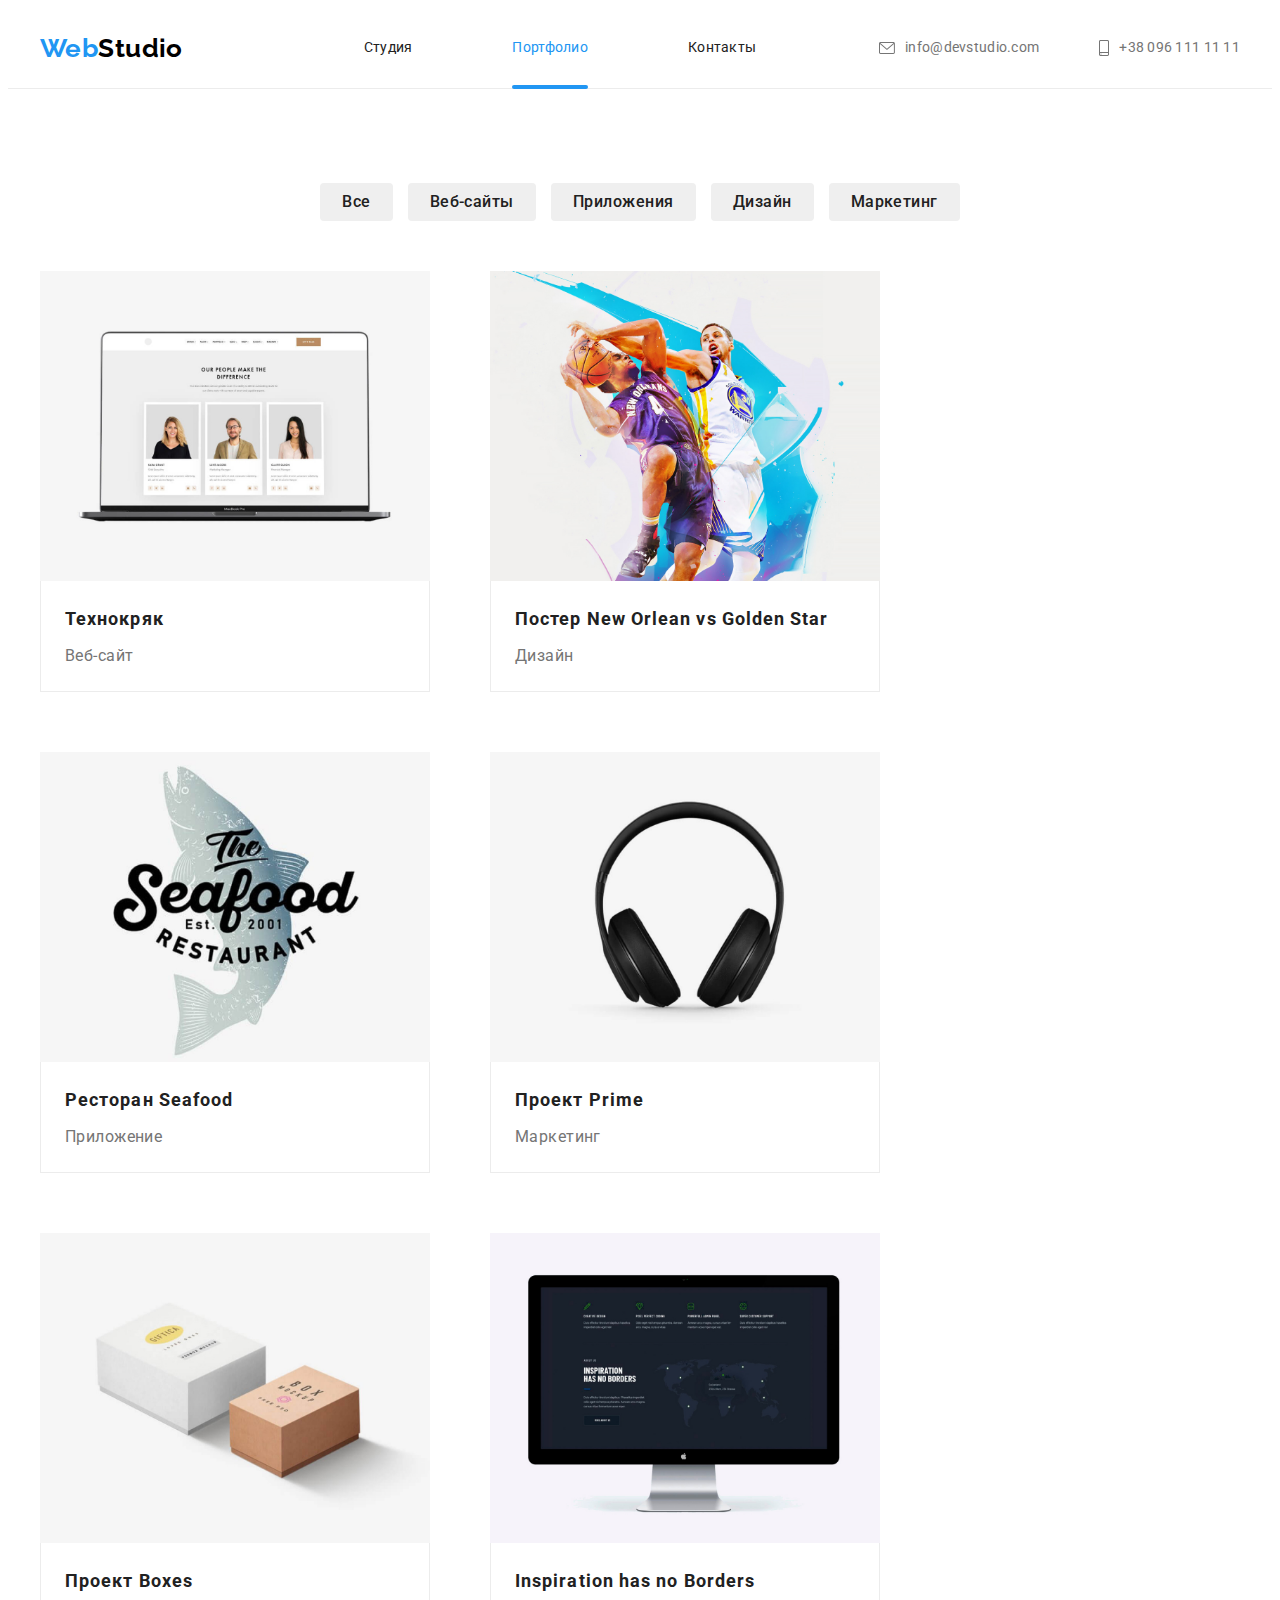
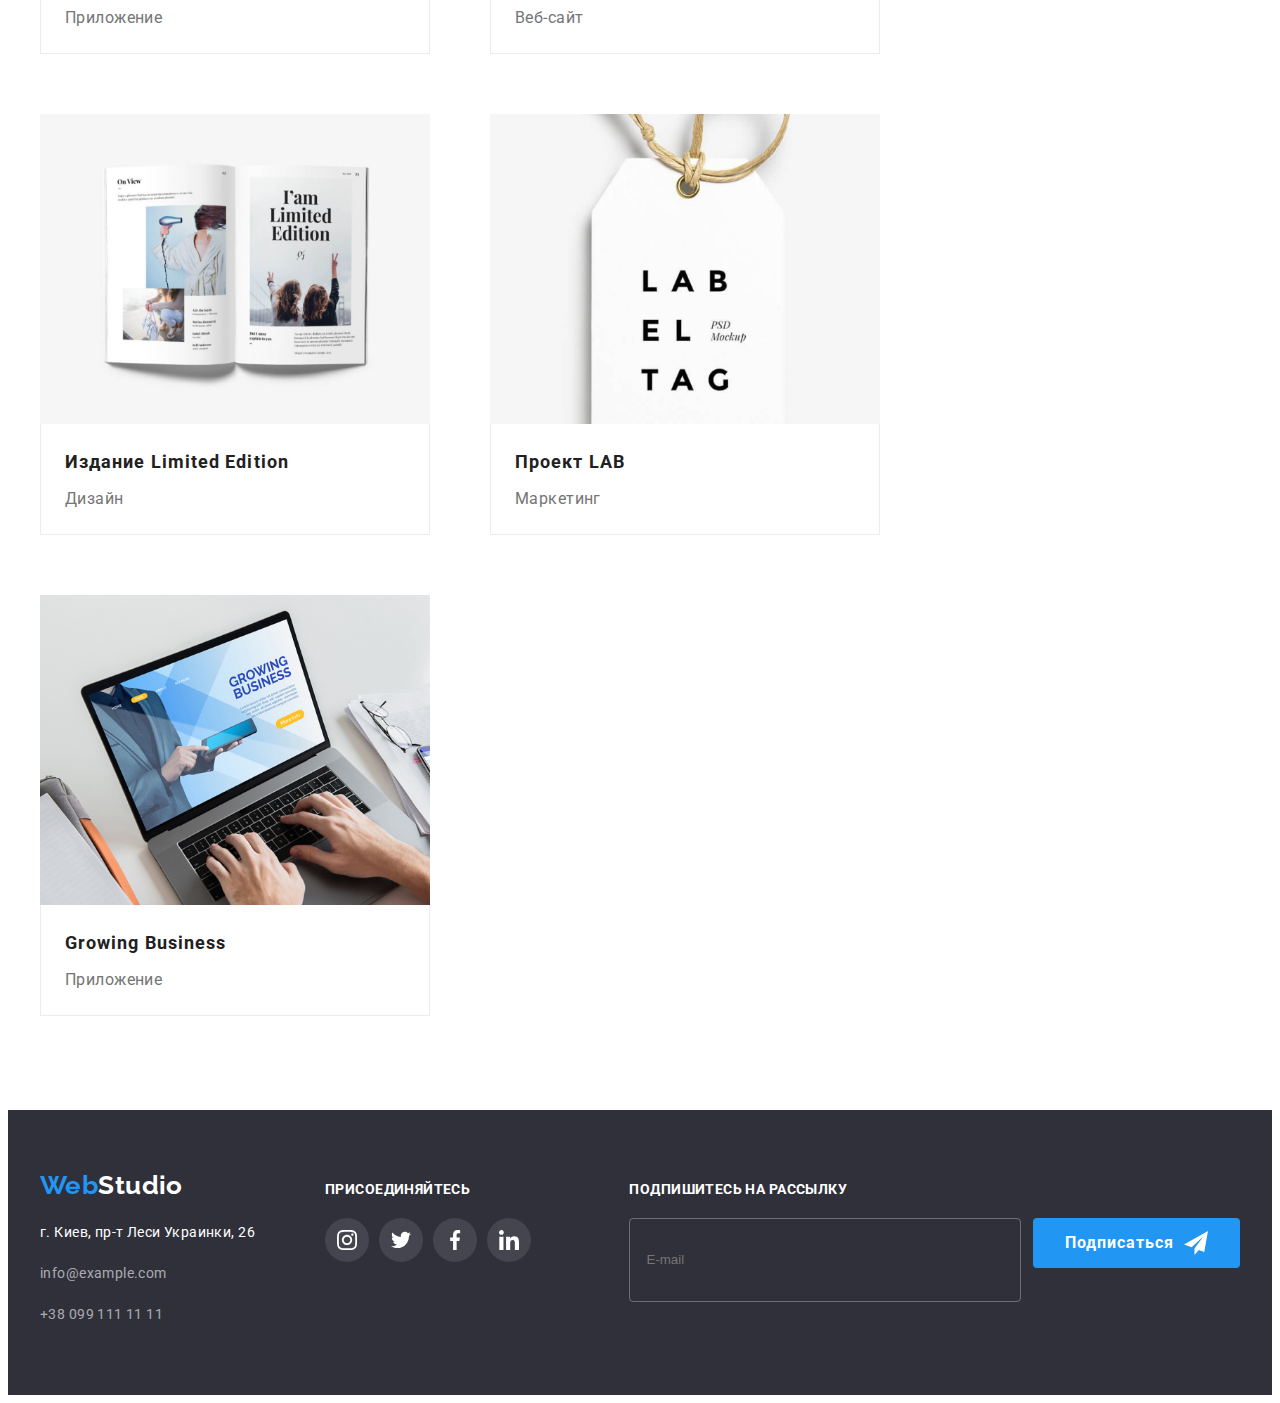
==== commit 95983651: "Added size to pictures" ====
--- a/portfolio.html
+++ b/portfolio.html
@@ -129,7 +129,7 @@
               </li>
             </ul>
             <div class="mob-contact">
-              <ul class="mob-auth-nav list">
+              <ul class="mob-site-nav list">
                 <li class="mob-item">
                   <a
                     href="tel:+380961111111"
@@ -215,12 +215,16 @@
                 class="project__link link"
               >
                 <div class="project__wrap">
-                  <img
-                    src="./images/img2-1.jpg"
-                    alt="Ноутбук"
-                    width="370"
-                    height="294"
-                  />
+                  <picture>
+                    <source media="(min-width: 1200px)" srcset="./images/img1-3x.jpg">
+                    <source media="(min-width: 768px)" srcset="./images/img1-2x.jpg">
+                    <img
+                    src="./images/img1.jpg"
+                    alt="Ноутбук"
+                    width="370"
+                    height="294"
+                  />
+                  </picture>
                   <p class="project__text">
                     Ресурс предлагает комплексные
                     предложения с разным уровнем функционала
@@ -243,12 +247,16 @@
                 class="project__link link"
               >
                 <div class="project__wrap">
-                  <img
-                    src="./images/img2-2.jpg"
-                    alt="Ноутбук"
-                    width="370"
-                    height="294"
-                  />
+                  <picture>
+                    <source media="(min-width: 1200px)" srcset="./images/img2-3x.jpg">
+                    <source media="(min-width: 768px)" srcset="./images/img2-2x.jpg">
+                    <img
+                    src="./images/img2.jpg"
+                    alt="Ноутбук"
+                    width="370"
+                    height="294"
+                  />
+                  </picture>
                   <p class="project__text">
                     Ресурс предлагает комплексные
                     предложения с разным уровнем функционала
@@ -272,12 +280,16 @@
                 rel="noopener noreferrer nofollow"
                 class="project__link link"
                 ><div class="project__wrap">
-                  <img
-                    src="./images/img2-3.jpg"
-                    alt="Ноутбук"
-                    width="370"
-                    height="294"
-                  />
+                  <picture>
+                    <source media="(min-width: 1200px)" srcset="./images/img3-3x.jpg">
+                    <source media="(min-width: 768px)" srcset="./images/img3-2x.jpg">
+                    <img
+                    src="./images/img3.jpg"
+                    alt="Ноутбук"
+                    width="370"
+                    height="294"
+                  />
+                  </picture>
                   <p class="project__text">
                     Ресурс предлагает комплексные
                     предложения с разным уровнем функционала
@@ -301,12 +313,16 @@
                 rel="noopener noreferrer nofollow"
                 class="project__link link"
                 ><div class="project__wrap">
-                  <img
-                    src="./images/img2-4.jpg"
-                    alt="Ноутбук"
-                    width="370"
-                    height="294"
-                  />
+                  <picture>
+                    <source media="(min-width: 1200px)" srcset="./images/img4-3x.jpg">
+                    <source media="(min-width: 768px)" srcset="./images/img4-2x.jpg">
+                    <img
+                    src="./images/img4.jpg"
+                    alt="Ноутбук"
+                    width="370"
+                    height="294"
+                  />
+                  </picture>
                   <p class="project__text">
                     Ресурс предлагает комплексные
                     предложения с разным уровнем функционала
@@ -330,12 +346,16 @@
                 rel="noopener noreferrer nofollow"
                 class="project__link link"
                 ><div class="project__wrap">
-                  <img
-                    src="./images/img2-5.jpg"
-                    alt="Ноутбук"
-                    width="370"
-                    height="294"
-                  />
+                  <picture>
+                    <source media="(min-width: 1200px)" srcset="./images/img5-3x.jpg">
+                    <source media="(min-width: 768px)" srcset="./images/img5-2x.jpg">
+                    <img
+                    src="./images/img5.jpg"
+                    alt="Ноутбук"
+                    width="370"
+                    height="294"
+                  />
+                  </picture>
                   <p class="project__text">
                     Ресурс предлагает комплексные
                     предложения с разным уровнем функционала
@@ -359,12 +379,16 @@
                 rel="noopener noreferrer nofollow"
                 class="project__link link"
                 ><div class="project__wrap">
-                  <img
-                    src="./images/img2-6.jpg"
-                    alt="Ноутбук"
-                    width="370"
-                    height="294"
-                  />
+                  <picture>
+                    <source media="(min-width: 1200px)" srcset="./images/img6-3x.jpg">
+                    <source media="(min-width: 768px)" srcset="./images/img6-2x.jpg">
+                    <img
+                    src="./images/img6.jpg"
+                    alt="Ноутбук"
+                    width="370"
+                    height="294"
+                  />
+                  </picture>
                   <p class="project__text">
                     Ресурс предлагает комплексные
                     предложения с разным уровнем функционала
@@ -389,12 +413,17 @@
                 class="project__link link"
               >
                 <div class="project__wrap">
-                  <img
-                    src="./images/img2-7.jpg"
-                    alt="Ноутбук"
-                    width="370"
-                    height="294"
-                  />
+                  <picture>
+                    <source media="(min-width: 1200px)" srcset="./images/img7-3x.jpg">
+                    <source media="(min-width: 768px)" srcset="./images/img7-2x.jpg">
+
+                    <img
+                    src="./images/img7.jpg"
+                    alt="Ноутбук"
+                    width="370"
+                    height="294"
+                  />
+                  </picture>
                   <p class="project__text">
                     Ресурс предлагает комплексные
                     предложения с разным уровнем функционала
@@ -418,12 +447,16 @@
                 rel="noopener noreferrer nofollow"
                 class="project__link link"
                 ><div class="project__wrap">
-                  <img
-                    src="./images/img2-8.jpg"
-                    alt="Ноутбук"
-                    width="370"
-                    height="294"
-                  />
+                  <picture>
+                    <source media="(min-width: 1200px)" srcset="./images/img8-3x.jpg">
+                    <source media="(min-width: 768px)" srcset="./images/img8-2x.jpg">
+                    <img
+                    src="./images/img8.jpg"
+                    alt="Ноутбук"
+                    width="370"
+                    height="294"
+                  />
+                  </picture>
                   <p class="project__text">
                     Ресурс предлагает комплексные
                     предложения с разным уровнем функционала
@@ -441,12 +474,16 @@
             <li class="project__list card-item">
               <a href="" class="project__link link"
                 ><div class="project__wrap">
-                  <img
-                    src="./images/img2-9.jpg"
-                    alt="Ноутбук"
-                    width="370"
-                    height="294"
-                  />
+                  <picture>
+                    <source media="(min-width: 1200px)" srcset="./images/img9-3x.jpg">
+                    <source media="(min-width: 768px)" srcset="./images/img9-2x.jpg">
+                    <img
+                    src="./images/img9.jpg"
+                    alt="Ноутбук"
+                    width="370"
+                    height="294"
+                  />
+                  </picture>
                   <p class="project__text">
                     Ресурс предлагает комплексные
                     предложения с разным уровнем функционала
--- a/css/main.min.css
+++ b/css/main.min.css
@@ -1 +1 @@
-:root{--primary-text-color: #757575;--title-text-color: #212121;--accent-color: #2196f3;--adres-color: rgba(255, 255, 255, 0.6);--button-text-color: #ffffff;--button-color: #188ce8;--logo-color: #000000;--hero-color: #2f303a;--background-color: #f5f4fa;--border-color: #ececec;--link-color: #afb1b8;--transition: 250ms cubic-bezier(0.4, 0, 0.2, 1)}h1,h2,h3,p,ul{margin-top:0;margin-bottom:0;list-style:none}img{display:block;max-width:100%;height:auto;width:100%}ul{padding-left:0}address{font-style:normal}.visually-hidden{position:absolute;white-space:nowrap;width:1px;height:1px;overflow:hidden;border:0;padding:0;clip:rect(0 0 0 0);clip-path:inset(50%);margin:-1px}.section{padding-top:94px;padding-bottom:94px}.section__title{font-size:28px;line-height:1.18;color:var(--title-text-color);margin-bottom:30px;text-align:center}@media screen and (min-width: 768px){.section__title{font-size:28px;line-height:1.18}}@media screen and (min-width: 1200px){.section__title{font-size:36px;line-height:1.17;margin-bottom:50px}}body{color:var(--primary-text-color);font-family:"Roboto",sans-serif;font-size:14px;line-height:1.71;letter-spacing:.03em}.link{text-decoration:none;color:inherit}.list{padding:0;margin:0;list-style:none}.card-set{display:flex;flex-wrap:wrap;gap:30px}.card-item{width:100%}.container{width:100vw;margin-left:auto;margin-right:auto;padding-left:15px;padding-right:15px}@media screen and (min-width: 480px){.container{max-width:480px}}@media screen and (min-width: 768px){.container{max-width:768px}}@media screen and (min-width: 1200px){.container{max-width:1200px}}.button{display:flex;justify-content:center;align-content:center;align-items:center;margin-left:auto;margin-right:auto;min-width:200px;padding:10px 32px;border-radius:4px;color:var(--button-text-color);background-color:var(--accent-color);font-family:inherit;font-weight:700;font-size:16px;line-height:1.88;letter-spacing:.06em;border:none;transition:background-color var(--transition);cursor:pointer}.button:focus,.button:hover{background-color:var(--button-color)}.backdrop{width:100%;height:100%;background-color:rgba(0,0,0,.2);position:fixed;top:0;transition:opacity var(--transition),visibility var(--transition)}.backdrop.is-hidden .modal{transform:translate(-50%, -50%) scale(0)}.close-btn{display:flex;align-items:center;width:30px;height:30px;fill:#000;background-color:rgba(0,0,0,0);border-color:rgba(0,0,0,.1);border-radius:50%;position:absolute;top:8px;right:8px;cursor:pointer;transition:fill var(--transition)}.close-btn:hover .icon-close,.close-btn:focus .icon-close{fill:var(--accent-color)}.modal{width:450px;height:609px;padding:40px;margin:0 auto;position:absolute;top:50%;left:50%;transform:translate(-50%, -50%) scale(1);transition:transform var(--transition);background-color:#fff;border-radius:4px}@media screen and (max-height: 609px){.modal{height:100%;overflow:auto}}@media screen and (max-width: 479px){.modal{width:100vw}}@media screen and (min-width: 1200px){.modal{width:528px;min-height:581px}}.modal__title{font-size:20px;line-height:1.15;text-align:center;letter-spacing:.03em;margin-bottom:12px}.modal__field{margin-bottom:10px}.modal__text:hover,.modal .modal__text:focus{fill:var(--accent-color);border:1px solid var(--accent-color)}.modal__text{width:100%;height:120px;border:1px solid rgba(33,33,33,.2);border-radius:4px;resize:none;padding:12px 16px;outline:none;transition:fill var(--transition);transition:border var(--transition)}.modal__text::placeholder{color:rgba(117,117,117,.5)}.modal__lable{font-size:12px;line-height:1.17;letter-spacing:.01em;color:#757575;display:block;margin-bottom:4px}.modal__wrap{position:relative;transition:fill var(--transition),border var(--transition)}.modal__icon{position:absolute;left:12px;top:50%;transform:translateY(-50%);transition:fill var(--transition)}.modal__comments{margin-bottom:20px}.modal__input{width:100%;height:40px;border:1px solid rgba(33,33,33,.2);border-radius:4px;padding-left:42px;outline:none;transition:color var(--transition);transition:border var(--transition)}.modal__input:hover,.modal__input:focus{fill:var(--accent-color);border:1px solid var(--accent-color)}.modal__input:hover+.modal__icon,.modal__input:focus+.modal__icon{fill:var(--accent-color)}.icon-close{width:18px;height:18px}.icon-close:hover,.icon-close:focus{fill:var(--accent-color);cursor:pointer}.is-hidden{visibility:hidden;opacity:0;pointer-events:none}.check{display:block;text-align:center}.check__title{color:var(--accent-color)}.check__item:checked+.check__text::before{background-image:url(../images/Vector-5.svg);background-color:var(--button-color);border:2px solid var(--button-color);background-repeat:no-repeat;background-position:center}.check__item:hover+.check__text::before,.check__item:focus+.check__text::before{border:2px solid var(--button-color)}.check__text{font-weight:400;font-size:12px;line-height:1.17;letter-spacing:.03em;color:var(--primary-text-color);margin-bottom:30px;display:flex;flex-wrap:wrap;align-items:center;justify-content:center;cursor:pointer}.check__text::before{content:"";width:16px;height:15px;border:2px solid var(--title-text-color);border-radius:2px;margin-right:7px;flex-shrink:0}@media screen and (min-width: 1200px){.check__text{font-size:14px;line-height:1.71px}}.filter{display:flex;flex-wrap:wrap}@media screen and (min-width: 768px){.filter{justify-content:center}}.filter__list{margin-bottom:50px;column-gap:15px;row-gap:20px}.filter__button{border:none;padding:6px 22px;border-radius:4px;color:var(--title-text-color);font-weight:500;font-size:16px;line-height:1.63;letter-spacing:.03em;font-family:"Roboto";transition:color var(--transition),background-color var(--transition),box-shadow var(--transition)}.filter__button .filter__button:focus,.filter__button:hover{background-color:var(--accent-color);color:var(--button-text-color);box-shadow:0px 3px 1px rgba(0,0,0,.25),0px 1px 2px rgba(0,0,0,.025)}.footer__logo{display:block;margin-bottom:20px}.header__logo{margin-top:16px;margin-bottom:16px}.logo{color:var(--accent-color);font-family:Raleway;font-weight:700;font-size:26px;line-height:1.19}.logo__black{color:var(--logo-color)}.logo__wite{color:var(--button-text-color)}.social-list{display:flex;justify-content:center}.social-list__link{width:100%;height:100%;border-radius:50%;display:flex;align-items:center;justify-content:center;background-color:rgba(255,255,255,.1);color:var(--link-color);transition:color var(--transition),background-color var(--transition)}.social-list__link:hover,.social-list__link:focus{background-color:var(--accent-color);color:var(--button-text-color)}.social-list__icon{width:20px;height:20px;fill:currentColor}.social-list__item{width:44px;height:44px}.social-list__item:not(:last-child){margin-right:10px}.social-list__item:last-child{margin-right:0}.main-nav{display:flex;align-items:center;gap:88px}.site-nav{display:none}@media screen and (min-width: 768px){.site-nav{display:flex;color:var(--title-text-color);gap:50px;align-items:center}}@media screen and (min-width: 1200px){.site-nav{display:flex;color:var(--title-text-color);margin-left:93px}}.site-nav .link:hover,.site-nav .link:focus,.site-nav .current-link{color:var(--accent-color)}.item{position:relative}.item__svg{margin-right:10px}.item__link{display:flex;align-items:center;font-weight:500;line-height:1.14;letter-spacing:.02em;fill:currentColor;transition:color var(--transition)}.item__link.current-link::after{position:absolute;content:"";bottom:-1px;width:100%;height:4px;border-radius:2px;background-color:var(--accent-color)}@media screen and (min-width: 768px){.current-link{padding-top:32px;padding-bottom:32px}}.auth-nav{display:none}@media screen and (min-width: 768px){.auth-nav{display:flex;flex-wrap:wrap;justify-content:flex-end;margin-left:auto;flex-direction:column;gap:10px}}@media screen and (min-width: 1200px){.auth-nav{flex-direction:row}}.auth-nav .link:hover,.auth-nav .link:focus{color:var(--accent-color)}.mob-site-nav{display:flex;flex-wrap:wrap;gap:32px}.mob-site-nav .link:hover,.mob-site-nav .link:focus,.mob-site-nav .current-link{color:var(--accent-color)}.mob-menu{position:fixed;top:0;left:0;background-color:var(--button-text-color);width:100vw;height:100vh;z-index:1}@media screen and (min-width: 768px){.mob-menu{display:none}}.menu-close{display:flex;fill:#000;background-color:rgba(0,0,0,0);border-color:rgba(0,0,0,0);border-radius:50%;margin-left:auto;top:10px;right:15px;position:absolute;cursor:pointer;transition:fill var(--transition)}.menu-close:hover .icon-close,.menu-close:focus .icon-close{fill:var(--accent-color)}.mob-container{padding:48px 40px;display:flex;flex-direction:column;justify-content:space-between;height:100vh;overflow-y:auto}.mob-item__link{font-weight:500;font-size:40px;line-height:1.18;letter-spacing:.02em;color:var(--title-text-color)}.mob-item__tel{font-weight:500;font-size:34px;line-height:1.18;letter-spacing:.02em;color:var(--accent-color)}.mob-item__adres{margin-top:32px;margin-bottom:64px;font-style:normal;font-weight:500;font-size:24px;line-height:28px;letter-spacing:.02em;color:var(--primary-text-color)}.social-mob{display:flex;flex-wrap:wrap;gap:20px;margin-top:64px}.social-mob__link{font-family:"Roboto";font-style:normal;font-weight:500;font-size:18px;line-height:1.22;letter-spacing:.02em;color:var(--accent-color)}.mob-contact{display:flex;flex-wrap:wrap}.mob-item{margin-bottom:43px}.social-mob__item:not(:last-child){padding-right:10px;border-right:1px solid rgba(33,33,33,.2)}.header{border-bottom:1px solid var(--border-color)}.header-container{display:flex;align-items:center}@media screen and (max-width: 766px){.menu-open{display:flex;fill:#000;background-color:rgba(0,0,0,0);border-color:rgba(0,0,0,0);border-radius:50%;margin-left:auto;top:8px;right:8px;cursor:pointer;transition:fill var(--transition)}.menu-open:hover .icon-close,.menu-open:focus .icon-close{fill:var(--accent-color)}.menu-icon{width:40px;height:40px}.menu-icon:hover,.menu-icon:focus{fill:var(--accent-color);cursor:pointer}}@media screen and (min-width: 768px){.menu-open{display:none}}.hero{padding-top:118px;padding-bottom:118px;background-color:var(--hero-color);text-align:center;background-image:linear-gradient(rgba(47, 48, 58, 0.4), rgba(47, 48, 58, 0.4)),url(../images/img-mobil.jpg);background-size:cover;background-repeat:no-repeat;margin-right:auto;margin-left:auto}@media(min-device-pixel-ratio: 2),(min-resolution: 192dpi),(min-resolution: 2dppx){.hero{background-image:linear-gradient(rgba(47, 48, 58, 0.4), rgba(47, 48, 58, 0.4)),url(../images/img-mobil-2x.jpg)}}@media screen and (min-width: 480px){.hero{padding-top:118px;padding-bottom:118px;background-image:linear-gradient(rgba(47, 48, 58, 0.4), rgba(47, 48, 58, 0.4)),url(../images/img-mobil.jpg)}}@media screen and (min-width: 480px)and (min-device-pixel-ratio: 2),screen and (min-width: 480px)and (min-resolution: 192dpi),screen and (min-width: 480px)and (min-resolution: 2dppx){.hero{background-image:linear-gradient(rgba(47, 48, 58, 0.4), rgba(47, 48, 58, 0.4)),url(../images/img-mobil-2x.jpg)}}@media screen and (min-width: 768px){.hero{padding-top:118px;padding-bottom:118px;background-image:linear-gradient(rgba(47, 48, 58, 0.4), rgba(47, 48, 58, 0.4)),url(../images/img-tablet.jpg)}}@media screen and (min-width: 768px)and (min-device-pixel-ratio: 2),screen and (min-width: 768px)and (min-resolution: 192dpi),screen and (min-width: 768px)and (min-resolution: 2dppx){.hero{background-image:linear-gradient(rgba(47, 48, 58, 0.4), rgba(47, 48, 58, 0.4)),url(../images/img-tablet-2x.jpg)}}@media screen and (min-width: 1200px){.hero{padding-top:200px;padding-bottom:200px;max-width:480px;width:100vw;background-image:linear-gradient(rgba(47, 48, 58, 0.4), rgba(47, 48, 58, 0.4)),url(../images/img-desktop.jpg);max-width:1600px}}@media screen and (min-width: 1200px)and (min-device-pixel-ratio: 2),screen and (min-width: 1200px)and (min-resolution: 192dpi),screen and (min-width: 1200px)and (min-resolution: 2dppx){.hero{background-image:linear-gradient(rgba(47, 48, 58, 0.4), rgba(47, 48, 58, 0.4)),url(../images/img-desktop-2x.jpg)}}.hero__title{max-width:696px;margin-left:auto;margin-right:auto;color:var(--button-text-color);font-weight:900;font-size:26px;line-height:1.62;letter-spacing:.06em;text-transform:uppercase;margin-bottom:30px}@media screen and (min-width: 480px){.hero__title{font-weight:900;font-size:26px;line-height:1.62;letter-spacing:.06em}}@media screen and (min-width: 768px){.hero__title{max-width:360px;font-weight:900;font-size:26px;line-height:1.62;letter-spacing:.06em}}@media screen and (min-width: 1200px){.hero__title{max-width:696px;font-weight:900;font-size:44px;line-height:1.36;letter-spacing:.06em}}.specifics{flex-basis:100%}.specifics__title{margin-bottom:10px;line-height:1.14;font-size:14px;text-transform:uppercase;color:var(--title-text-color)}.specifics__title::before{content:"";height:120px;background-position:center;background-repeat:no-repeat;background-color:var(--background-color);margin-bottom:30px;display:block}@media screen and (min-width: 768px){.specifics{flex-basis:calc((100% - 30px)/2)}}@media screen and (min-width: 1200px){.specifics{flex-basis:calc((100% - 90px)/4)}}.icon-antena::before{background-image:url(../images/antenna.svg)}.icon-clock::before{background-image:url(../images/Vector.svg)}.icon-diagram::before{background-image:url(../images/diagram.svg)}.icon-astronaut::before{background-image:url(../images/astronaut.svg)}.work{padding-top:0}.work__title{display:flex;flex-wrap:wrap;width:calc((100% - 60px)/3);gap:30px;position:relative}.work__title--top{position:absolute;width:100%;padding:27px;background-color:rgba(47,48,58,.8);color:var(--button-text-color);text-align:center;bottom:0}.work__text{font-size:14px;line-height:1.43;letter-spacing:.03em;text-transform:uppercase}@media screen and (max-width: 1198px){.work{display:none}}@media screen and (min-width: 1200px){.work{display:flex}}.section-team{background-color:var(--background-color)}.comand{display:flex;flex-wrap:wrap;text-align:center;gap:30px}.comand__title{box-shadow:0px 1px 3px rgba(0,0,0,.12),0px 1px 1px rgba(0,0,0,.14),0px 2px 1px rgba(0,0,0,.2);border-radius:0px 0px 4px 4px}@media screen and (min-width: 768px){.comand__title{width:calc((100% - 30px)/2)}}@media screen and (min-width: 1200px){.comand__title{width:calc((100% - 90px)/4)}}.name{margin-bottom:10px}.team{padding:30px}.team__name{color:var(--title-text-color);font-weight:500}.team__profession,.team__name{font-size:16px;line-height:1.19}.team__profession{margin-bottom:16px}.team__list{display:flex;justify-content:center}.team__item{width:44px;height:44px}.team__item:not(:last-child){margin-right:10px}.team__item :last-child{margin-right:0}.team__link{width:100%;height:100%;border-radius:50%;display:flex;align-items:center;justify-content:center;background-color:rgba(255,255,255,.1);color:var(--link-color);transition:color var(--transition),background-color var(--transition)}.team__link:hover,.team__link:focus{background-color:var(--accent-color);color:var(--button-text-color)}.team__icon{width:20px;height:20px;fill:currentColor}.client__title{text-align:center;font-size:28px;line-height:1.18;letter-spacing:.03em;color:var(--title-text-color);margin-bottom:30px}@media screen and (min-width: 768px){.client__title{font-size:28px;line-height:1.18}}@media screen and (min-width: 1200px){.client__title{font-size:36px;line-height:1.17;margin-bottom:50px}}.client__item{justify-content:center;width:calc((100% - 30px)/2)}@media screen and (min-width: 768px){.client__item{width:calc((100% - 60px)/3)}}@media screen and (min-width: 1200px){.client__item{width:calc((100% - 150px)/6)}}.client__link{display:flex;flex-wrap:wrap;text-align:center;justify-content:center;height:92px;border:1px solid currentColor;border-radius:4px;padding:14px 28px;color:var(--link-color);transition:color var(--transition)}.client__link:hover,.client__link:focus{color:var(--accent-color)}.client__icon{width:106px;height:60px;fill:currentColor}.project__list{width:100%}@media screen and (min-width: 768px){.project__list{width:calc((100% - 30px)/2)}}@media screen and (min-width: 1200px){.project__list{width:calc((100% - 60px)/3)}}.project__link{height:100%;display:flex;flex-direction:column;position:relative;transition:box-shadow var(--transition)}.project__link:hover,.project__link:focus{box-shadow:0px 3px 1px rgba(0,0,0,.1),0px 1px 2px rgba(0,0,0,.08),0px 2px 2px rgba(0,0,0,.12)}.project__link:hover .project__text,.project__link:focus .project__text{transform:translateY(0);opacity:1}.project__name{color:var(--title-text-color);font-size:18px;line-height:2;letter-spacing:.06em;margin-bottom:4px}.project__box{padding:20px 24px;border:1px solid var(--border-color);border-top:none;flex-grow:1}.project__item{font-weight:400;font-size:16px;line-height:1.88}.project__wrap{position:relative;overflow:hidden}.project__text{position:absolute;top:0;height:100%;opacity:0;overflow:auto;font-size:18px;line-height:1.56;background-color:rgba(33,150,243,.9);color:#fff;padding:77px 24px;transform:translateY(100%);transition:transform var(--transition)}@media screen and (min-width: 768px){.project__text{padding:49px 24px 77px 24px}}@media screen and (min-width: 1200px){.project__text{padding:63px 24px}}.footer{background-color:var(--hero-color);padding:60px 0}.footer__link{display:flex;justify-content:space-around;margin-bottom:8px;color:var(--adres-color);text-decoration:inherit;transition:color var(--transition)}.footer__link[target=blank]{color:var(--button-text-color)}.footer__link:hover,.footer__link:focus{color:var(--accent-color)}.footer__list{display:flex}@media screen and (max-width: 1198px){.footer__list{justify-content:center}}.footer__item{display:flex;flex-wrap:wrap;flex-direction:column;align-items:center}@media screen and (max-width: 767px){.footer__item{width:100%}}@media screen and (min-width: 1200px){.footer__item{align-items:flex-start;padding-top:0}}.footer__title{font-weight:700;font-size:14px;line-height:1.14;letter-spacing:.03em;text-transform:uppercase;color:var(--button-text-color);margin-bottom:20px}.footer__input{height:50px;padding:16px;background:rgba(0,0,0,0);margin-bottom:20px;border:1px solid rgba(255,255,255,.3);border-radius:4px;color:inherit;transition:border var(--transition)}.footer__input:hover,.footer__input:focus{border:1px solid var(--button-color);outline:none}@media screen and (max-width: 767px){.footer__input{width:100%;max-width:450px}}@media screen and (min-width: 768px){.footer__input{width:450px}}@media screen and (min-width: 1200px){.footer__input{max-width:358px;margin-right:12px}}.footer__container{display:flex}@media screen and (max-width: 766px){.footer__container{flex-direction:column;align-items:center;gap:60px}}@media screen and (min-width: 768px){.footer__container{align-items:baseline;flex-wrap:wrap;justify-content:space-around;gap:60px}}@media screen and (min-width: 1200px){.footer__container{gap:0}}.footer__email{display:flex;flex-direction:column;align-items:center}@media screen and (max-width: 767px){.footer__email{width:100%}}@media screen and (min-width: 1200px){.footer__email{flex-direction:row;align-items:flex-start}}@media screen and (min-width: 1200px){.footer__item:not(:last-child){margin-right:70px}.footer__item:last-child{margin-left:auto;display:block}.footer__list:not(:last-child){margin-bottom:9px}.send-icon{margin-left:10px}}/*# sourceMappingURL=main.min.css.map */+:root{--primary-text-color: #757575;--title-text-color: #212121;--accent-color: #2196f3;--adres-color: rgba(255, 255, 255, 0.6);--button-text-color: #ffffff;--button-color: #188ce8;--logo-color: #000000;--hero-color: #2f303a;--background-color: #f5f4fa;--border-color: #ececec;--link-color: #afb1b8;--transition: 250ms cubic-bezier(0.4, 0, 0.2, 1)}h1,h2,h3,p,ul{margin-top:0;margin-bottom:0;list-style:none}img{display:block;max-width:100%;height:auto;width:100%}ul{padding-left:0}address{font-style:normal}.visually-hidden{position:absolute;white-space:nowrap;width:1px;height:1px;overflow:hidden;border:0;padding:0;clip:rect(0 0 0 0);clip-path:inset(50%);margin:-1px}.section{padding-top:94px;padding-bottom:94px}.section__title{font-size:28px;line-height:1.18;color:var(--title-text-color);margin-bottom:30px;text-align:center}@media screen and (min-width: 768px){.section__title{font-size:28px;line-height:1.18}}@media screen and (min-width: 1200px){.section__title{font-size:36px;line-height:1.17;margin-bottom:50px}}body{color:var(--primary-text-color);font-family:"Roboto",sans-serif;font-size:14px;line-height:1.71;letter-spacing:.03em}.link{text-decoration:none;color:inherit}.list{padding:0;margin:0;list-style:none}.no-scroll{overflow:hidden}.card-set{display:flex;flex-wrap:wrap;gap:30px}.card-item{width:100%}.container{width:100vw;margin-left:auto;margin-right:auto;padding-left:15px;padding-right:15px}@media screen and (min-width: 480px){.container{max-width:480px}}@media screen and (min-width: 768px){.container{max-width:768px}}@media screen and (min-width: 1200px){.container{max-width:1200px}}.button{display:flex;justify-content:center;align-content:center;align-items:center;margin-left:auto;margin-right:auto;min-width:200px;padding:10px 32px;border-radius:4px;color:var(--button-text-color);background-color:var(--accent-color);font-family:inherit;font-weight:700;font-size:16px;line-height:1.88;letter-spacing:.06em;border:none;transition:background-color var(--transition);cursor:pointer}.button:focus,.button:hover{background-color:var(--button-color)}.backdrop{width:100%;height:100%;background-color:rgba(0,0,0,.2);position:fixed;top:0;transition:opacity var(--transition),visibility var(--transition)}.backdrop.is-hidden .modal{transform:translate(-50%, -50%) scale(0)}.close-btn{display:flex;align-items:center;width:30px;height:30px;fill:#000;background-color:rgba(0,0,0,0);border-color:rgba(0,0,0,.1);border-radius:50%;position:absolute;top:8px;right:8px;cursor:pointer;transition:fill var(--transition)}.close-btn:hover .icon-close,.close-btn:focus .icon-close{fill:var(--accent-color)}.modal{width:450px;height:609px;padding:40px;margin:0 auto;position:absolute;top:50%;left:50%;transform:translate(-50%, -50%) scale(1);transition:transform var(--transition);background-color:#fff;border-radius:4px}@media screen and (max-height: 609px){.modal{height:100%;overflow:auto}}@media screen and (max-width: 479px){.modal{width:100vw}}@media screen and (min-width: 1200px){.modal{width:528px;min-height:581px}}.modal__title{font-size:20px;line-height:1.15;text-align:center;letter-spacing:.03em;margin-bottom:12px}.modal__field{margin-bottom:10px}.modal__text:hover,.modal .modal__text:focus{fill:var(--accent-color);border:1px solid var(--accent-color)}.modal__text{width:100%;height:120px;border:1px solid rgba(33,33,33,.2);border-radius:4px;resize:none;padding:12px 16px;outline:none;transition:fill var(--transition);transition:border var(--transition)}.modal__text::placeholder{color:rgba(117,117,117,.5)}.modal__lable{font-size:12px;line-height:1.17;letter-spacing:.01em;color:#757575;display:block;margin-bottom:4px}.modal__wrap{position:relative;transition:fill var(--transition),border var(--transition)}.modal__icon{position:absolute;left:12px;top:50%;transform:translateY(-50%);transition:fill var(--transition)}.modal__comments{margin-bottom:20px}.modal__input{width:100%;height:40px;border:1px solid rgba(33,33,33,.2);border-radius:4px;padding-left:42px;outline:none;transition:color var(--transition);transition:border var(--transition)}.modal__input:hover,.modal__input:focus{fill:var(--accent-color);border:1px solid var(--accent-color)}.modal__input:hover+.modal__icon,.modal__input:focus+.modal__icon{fill:var(--accent-color)}.icon-close{width:18px;height:18px}.icon-close:hover,.icon-close:focus{fill:var(--accent-color);cursor:pointer}.is-hidden{visibility:hidden;opacity:0;pointer-events:none}.check{display:block;text-align:center}.check__title{color:var(--accent-color)}.check__item:checked+.check__text::before{background-image:url(../images/Vector-5.svg);background-color:var(--button-color);border:2px solid var(--button-color);background-repeat:no-repeat;background-position:center}.check__item:hover+.check__text::before,.check__item:focus+.check__text::before{border:2px solid var(--button-color)}.check__text{display:flex;flex-wrap:nowrap;align-items:center;justify-content:center;font-weight:400;font-size:12px;line-height:1.17;letter-spacing:.03em;color:var(--primary-text-color);margin-bottom:30px;cursor:pointer}.check__text::before{content:"";width:16px;height:15px;border:2px solid var(--title-text-color);border-radius:2px;margin-right:7px;flex-shrink:0}@media screen and (min-width: 1200px){.check__text{font-size:14px;line-height:1.71px}}.filter{display:flex;flex-wrap:wrap}@media screen and (min-width: 768px){.filter{justify-content:center}}.filter__list{margin-bottom:50px;column-gap:15px;row-gap:20px}.filter__button{border:none;padding:6px 22px;border-radius:4px;color:var(--title-text-color);font-weight:500;font-size:16px;line-height:1.63;letter-spacing:.03em;font-family:"Roboto";transition:color var(--transition),background-color var(--transition),box-shadow var(--transition)}.filter__button .filter__button:focus,.filter__button:hover{background-color:var(--accent-color);color:var(--button-text-color);box-shadow:0px 3px 1px rgba(0,0,0,.25),0px 1px 2px rgba(0,0,0,.025)}.footer__logo{display:block;margin-bottom:20px}.header__logo{margin-top:16px;margin-bottom:16px}.logo{color:var(--accent-color);font-family:Raleway;font-weight:700;font-size:26px;line-height:1.19}.logo__black{color:var(--logo-color)}.logo__wite{color:var(--button-text-color)}.social-list{display:flex;justify-content:center}.social-list__link{width:100%;height:100%;border-radius:50%;display:flex;align-items:center;justify-content:center;background-color:rgba(255,255,255,.1);color:var(--link-color);transition:color var(--transition),background-color var(--transition)}.social-list__link:hover,.social-list__link:focus{background-color:var(--accent-color);color:var(--button-text-color)}.social-list__icon{width:20px;height:20px;fill:currentColor}.social-list__item{width:44px;height:44px}.social-list__item:not(:last-child){margin-right:10px}.social-list__item:last-child{margin-right:0}.main-nav{display:flex;align-items:center;gap:88px}.site-nav{display:none}@media screen and (min-width: 768px){.site-nav{display:flex;color:var(--title-text-color);gap:50px;align-items:center}}@media screen and (min-width: 1200px){.site-nav{display:flex;color:var(--title-text-color);margin-left:93px}}.site-nav .link:hover,.site-nav .link:focus,.site-nav .current-link{color:var(--accent-color)}.item{position:relative}.item__svg{margin-right:10px}.item__link{display:flex;align-items:center;font-size:12px;line-height:1.17;letter-spacing:.02em;fill:currentColor;transition:color var(--transition)}@media screen and (min-width: 1200px){.item__link{font-size:14px;line-height:1.14}}.item__link.current-link::after{position:absolute;content:"";bottom:-1px;width:100%;height:4px;border-radius:2px;background-color:var(--accent-color)}@media screen and (min-width: 768px){.current-link{padding-top:32px;padding-bottom:32px}}.auth-nav{display:none}@media screen and (min-width: 768px){.auth-nav{display:flex;flex-wrap:wrap;justify-content:flex-end;margin-left:auto;flex-direction:column;gap:10px}}@media screen and (min-width: 1200px){.auth-nav{flex-direction:row}}.auth-nav .link:hover,.auth-nav .link:focus{color:var(--accent-color)}.mob-site-nav{display:flex;flex-wrap:wrap;gap:32px}.mob-site-nav .link:hover,.mob-site-nav .link:focus,.mob-site-nav .current-link{color:var(--accent-color)}.mob-menu{position:fixed;top:0;left:0;background-color:var(--button-text-color);width:100vw;height:100vh;z-index:1}@media screen and (min-width: 768px){.mob-menu{display:none}}.menu-close{display:flex;fill:#000;background-color:rgba(0,0,0,0);border-color:rgba(0,0,0,0);border-radius:50%;margin-left:auto;top:10px;right:15px;position:absolute;cursor:pointer;transition:fill var(--transition)}.menu-close:hover .icon-close,.menu-close:focus .icon-close{fill:var(--accent-color)}.mob-container{padding:48px 40px;display:flex;flex-direction:column;justify-content:space-between;height:100vh;overflow-y:auto}.mob-item__link{font-weight:500;font-size:40px;line-height:1.18;letter-spacing:.02em;color:var(--title-text-color)}.mob-item__tel{font-weight:500;font-size:34px;line-height:1.18;letter-spacing:.02em;color:var(--accent-color)}.mob-item__adres{margin-top:32px;margin-bottom:64px;font-style:normal;font-weight:500;font-size:24px;line-height:28px;letter-spacing:.02em;color:var(--primary-text-color)}.social-mob{display:flex;flex-wrap:wrap;gap:20px;margin-top:64px}.social-mob__link{font-family:"Roboto";font-style:normal;font-weight:500;font-size:18px;line-height:1.22;letter-spacing:.02em;color:var(--accent-color)}.mob-contact{display:flex;flex-wrap:wrap}.social-mob__item:not(:last-child){padding-right:10px;border-right:1px solid rgba(33,33,33,.2)}.header{border-bottom:1px solid var(--border-color)}.header-container{display:flex;align-items:center}@media screen and (max-width: 766px){.menu-open{display:flex;fill:#000;background-color:rgba(0,0,0,0);border-color:rgba(0,0,0,0);border-radius:50%;margin-left:auto;top:8px;right:8px;cursor:pointer;transition:fill var(--transition)}.menu-open:hover .icon-close,.menu-open:focus .icon-close{fill:var(--accent-color)}.menu-icon{width:40px;height:40px}.menu-icon:hover,.menu-icon:focus{fill:var(--accent-color);cursor:pointer}}@media screen and (min-width: 768px){.menu-open{display:none}}.hero{padding-top:118px;padding-bottom:118px;background-color:var(--hero-color);text-align:center;background-image:linear-gradient(rgba(47, 48, 58, 0.4), rgba(47, 48, 58, 0.4)),url(../images/img-mobil.jpg);background-size:cover;background-repeat:no-repeat;margin-right:auto;margin-left:auto}@media(min-device-pixel-ratio: 2),(min-resolution: 192dpi),(min-resolution: 2dppx){.hero{background-image:linear-gradient(rgba(47, 48, 58, 0.4), rgba(47, 48, 58, 0.4)),url(../images/img-mobil-2x.jpg)}}@media screen and (min-width: 480px){.hero{padding-top:118px;padding-bottom:118px;background-image:linear-gradient(rgba(47, 48, 58, 0.4), rgba(47, 48, 58, 0.4)),url(../images/img-mobil.jpg)}}@media screen and (min-width: 480px)and (min-device-pixel-ratio: 2),screen and (min-width: 480px)and (min-resolution: 192dpi),screen and (min-width: 480px)and (min-resolution: 2dppx){.hero{background-image:linear-gradient(rgba(47, 48, 58, 0.4), rgba(47, 48, 58, 0.4)),url(../images/img-mobil-2x.jpg)}}@media screen and (min-width: 768px){.hero{padding-top:118px;padding-bottom:118px;background-image:linear-gradient(rgba(47, 48, 58, 0.4), rgba(47, 48, 58, 0.4)),url(../images/img-tablet.jpg)}}@media screen and (min-width: 768px)and (min-device-pixel-ratio: 2),screen and (min-width: 768px)and (min-resolution: 192dpi),screen and (min-width: 768px)and (min-resolution: 2dppx){.hero{background-image:linear-gradient(rgba(47, 48, 58, 0.4), rgba(47, 48, 58, 0.4)),url(../images/img-tablet-2x.jpg)}}@media screen and (min-width: 1200px){.hero{padding-top:200px;padding-bottom:200px;width:100%;max-width:1600px;background-image:linear-gradient(rgba(47, 48, 58, 0.4), rgba(47, 48, 58, 0.4)),url(../images/desktop.jpg)}}@media screen and (min-width: 1200px)and (min-device-pixel-ratio: 2),screen and (min-width: 1200px)and (min-resolution: 192dpi),screen and (min-width: 1200px)and (min-resolution: 2dppx){.hero{background-image:linear-gradient(rgba(47, 48, 58, 0.4), rgba(47, 48, 58, 0.4)),url(../images/desktop-2x.jpg)}}.hero__title{max-width:696px;margin-left:auto;margin-right:auto;color:var(--button-text-color);font-weight:900;font-size:26px;line-height:1.62;letter-spacing:.06em;text-transform:uppercase;margin-bottom:30px}@media screen and (min-width: 480px){.hero__title{font-weight:900;font-size:26px;line-height:1.62;letter-spacing:.06em}}@media screen and (min-width: 768px){.hero__title{max-width:360px;font-weight:900;font-size:26px;line-height:1.62;letter-spacing:.06em}}@media screen and (min-width: 1200px){.hero__title{max-width:696px;font-weight:900;font-size:44px;line-height:1.36;letter-spacing:.06em}}.specifics__title{margin-bottom:10px;line-height:1.14;font-size:14px;text-transform:uppercase;color:var(--title-text-color)}.specifics__title::before{content:"";height:120px;background-position:center;background-repeat:no-repeat;background-color:var(--background-color);margin-bottom:30px;display:block}@media screen and (min-width: 768px){.specifics{flex-basis:calc((100% - 30px)/2)}}@media screen and (min-width: 1200px){.specifics{flex-basis:calc((100% - 90px)/4)}}.icon-antena::before{background-image:url(../images/antenna.svg)}.icon-clock::before{background-image:url(../images/Vector.svg)}.icon-diagram::before{background-image:url(../images/diagram.svg)}.icon-astronaut::before{background-image:url(../images/astronaut.svg)}.work{padding-top:0}.work__title{display:flex;flex-wrap:wrap;width:calc((100% - 60px)/3);gap:30px;position:relative}.work__title--top{position:absolute;width:100%;padding:27px;background-color:rgba(47,48,58,.8);color:var(--button-text-color);text-align:center;bottom:0}.work__text{font-size:14px;line-height:1.43;letter-spacing:.03em;text-transform:uppercase}@media screen and (max-width: 1198px){.work{display:none}}@media screen and (min-width: 1200px){.work{display:flex}}.section-team{background-color:var(--background-color)}.comand{display:flex;flex-wrap:wrap;text-align:center;gap:30px}.comand__title{box-shadow:0px 1px 3px rgba(0,0,0,.12),0px 1px 1px rgba(0,0,0,.14),0px 2px 1px rgba(0,0,0,.2);border-radius:0px 0px 4px 4px}@media screen and (min-width: 768px){.comand__title{width:calc((100% - 30px)/2)}}@media screen and (min-width: 1200px){.comand__title{width:calc((100% - 90px)/4)}}.name{margin-bottom:10px}.team{padding:30px}.team__name{color:var(--title-text-color);font-weight:500}.team__profession,.team__name{font-size:16px;line-height:1.19}.team__profession{margin-bottom:16px}.team__list{display:flex;justify-content:center}.team__item{width:44px;height:44px}.team__item:not(:last-child){margin-right:10px}.team__item :last-child{margin-right:0}.team__link{width:100%;height:100%;border-radius:50%;display:flex;align-items:center;justify-content:center;background-color:rgba(255,255,255,.1);color:var(--link-color);transition:color var(--transition),background-color var(--transition)}.team__link:hover,.team__link:focus{background-color:var(--accent-color);color:var(--button-text-color)}.team__icon{width:20px;height:20px;fill:currentColor}.client__title{text-align:center;font-size:28px;line-height:1.18;letter-spacing:.03em;color:var(--title-text-color);margin-bottom:30px}@media screen and (min-width: 768px){.client__title{font-size:28px;line-height:1.18}}@media screen and (min-width: 1200px){.client__title{font-size:36px;line-height:1.17;margin-bottom:50px}}.client__item{justify-content:center;width:calc((100% - 30px)/2)}@media screen and (min-width: 768px){.client__item{width:calc((100% - 60px)/3)}}@media screen and (min-width: 1200px){.client__item{width:calc((100% - 150px)/6)}}.client__link{display:flex;flex-wrap:wrap;text-align:center;justify-content:center;height:92px;border:1px solid currentColor;border-radius:4px;padding:14px 28px;color:var(--link-color);transition:color var(--transition)}.client__link:hover,.client__link:focus{color:var(--accent-color)}.client__icon{width:106px;height:60px;fill:currentColor}.project__list{width:100%}@media screen and (min-width: 768px){.project__list{width:calc((100% - 30px)/2)}}@media screen and (min-width: 1200px){.project__list{width:calc((100% - 60px)/3)}}.project__link{height:100%;display:flex;flex-direction:column;position:relative;transition:box-shadow var(--transition)}.project__link:hover,.project__link:focus{box-shadow:0px 3px 1px rgba(0,0,0,.1),0px 1px 2px rgba(0,0,0,.08),0px 2px 2px rgba(0,0,0,.12)}.project__link:hover .project__text,.project__link:focus .project__text{transform:translateY(0);opacity:1}.project__name{color:var(--title-text-color);font-size:18px;line-height:2;letter-spacing:.06em;margin-bottom:4px}.project__box{padding:20px 24px;border:1px solid var(--border-color);border-top:none;flex-grow:1}.project__item{font-weight:400;font-size:16px;line-height:1.88}.project__wrap{position:relative;overflow:hidden}.project__text{position:absolute;top:0;height:100%;opacity:0;overflow:auto;font-size:18px;line-height:1.56;background-color:rgba(33,150,243,.9);color:#fff;padding:77px 24px;transform:translateY(100%);transition:transform var(--transition)}@media screen and (min-width: 768px){.project__text{padding:49px 24px 77px 24px}}@media screen and (min-width: 1200px){.project__text{padding:63px 24px}}.footer{background-color:var(--hero-color);padding:60px 0}.footer__link{display:flex;justify-content:space-around;margin-bottom:8px;color:var(--adres-color);text-decoration:inherit;transition:color var(--transition)}.footer__link[target=blank]{color:var(--button-text-color)}.footer__link:hover,.footer__link:focus{color:var(--accent-color)}.footer__list{display:flex}@media screen and (max-width: 1198px){.footer__list{justify-content:center}}.footer__item{display:flex;flex-wrap:wrap;flex-direction:column;align-items:center}@media screen and (max-width: 767px){.footer__item{width:100%}}@media screen and (min-width: 1200px){.footer__item{align-items:flex-start;padding-top:0}}.footer__title{font-weight:700;font-size:14px;line-height:1.14;letter-spacing:.03em;text-transform:uppercase;color:var(--button-text-color);margin-bottom:20px}.footer__input{height:50px;padding:16px;background:rgba(0,0,0,0);margin-bottom:20px;border:1px solid rgba(255,255,255,.3);border-radius:4px;color:inherit;transition:border var(--transition)}.footer__input:hover,.footer__input:focus{border:1px solid var(--button-color);outline:none}@media screen and (max-width: 767px){.footer__input{width:100%;max-width:450px}}@media screen and (min-width: 768px){.footer__input{width:450px}}@media screen and (min-width: 1200px){.footer__input{max-width:358px;margin-right:12px}}.footer__container{display:flex}@media screen and (max-width: 766px){.footer__container{flex-direction:column;align-items:center;gap:60px}}@media screen and (min-width: 768px){.footer__container{align-items:baseline;flex-wrap:wrap;justify-content:space-around;gap:60px}}@media screen and (min-width: 1200px){.footer__container{gap:0}}.footer__email{display:flex;flex-direction:column;align-items:center}@media screen and (max-width: 767px){.footer__email{width:100%}}@media screen and (min-width: 1200px){.footer__email{flex-direction:row;align-items:flex-start}}.footer .social-list__icon{fill:var(--button-text-color)}@media screen and (min-width: 1200px){.footer__item:not(:last-child){margin-right:70px}.footer__item:last-child{margin-left:auto;display:block}.footer__list:not(:last-child){margin-bottom:9px}.send-icon{margin-left:10px}}/*# sourceMappingURL=main.min.css.map */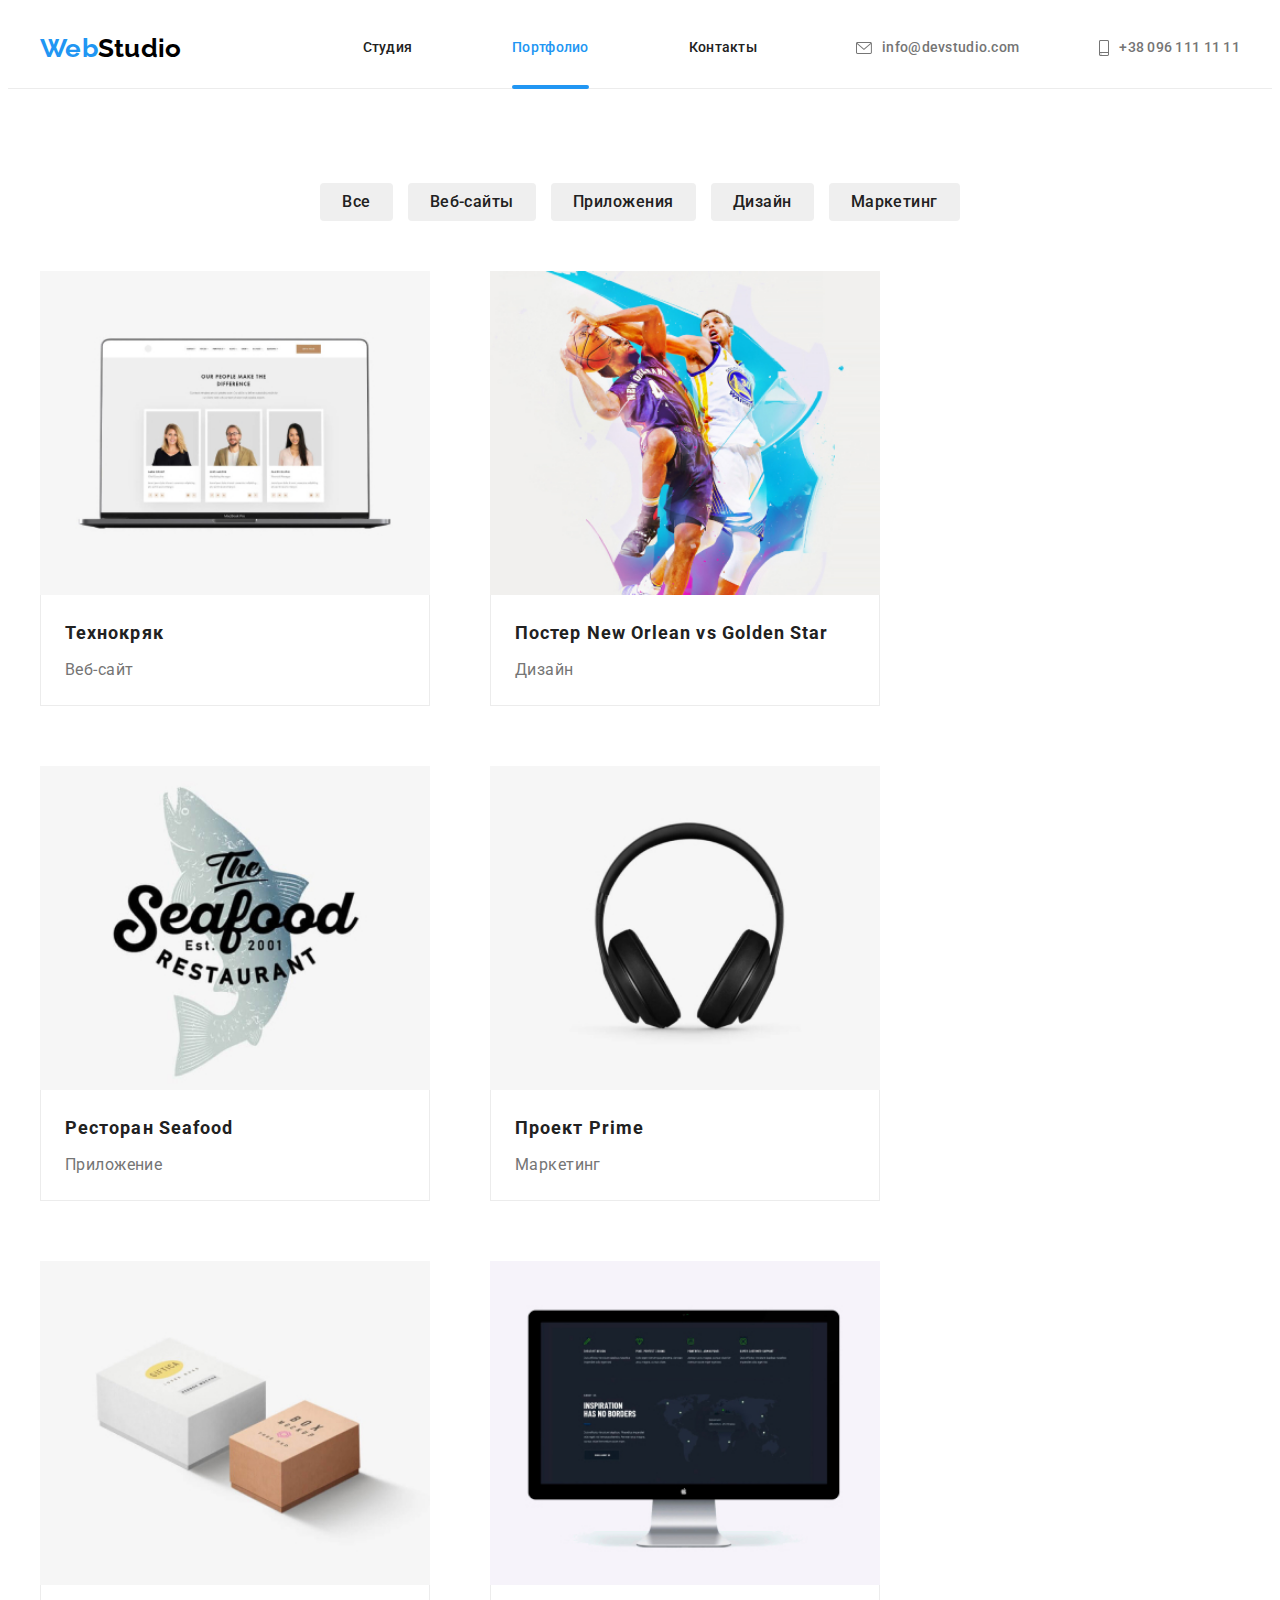
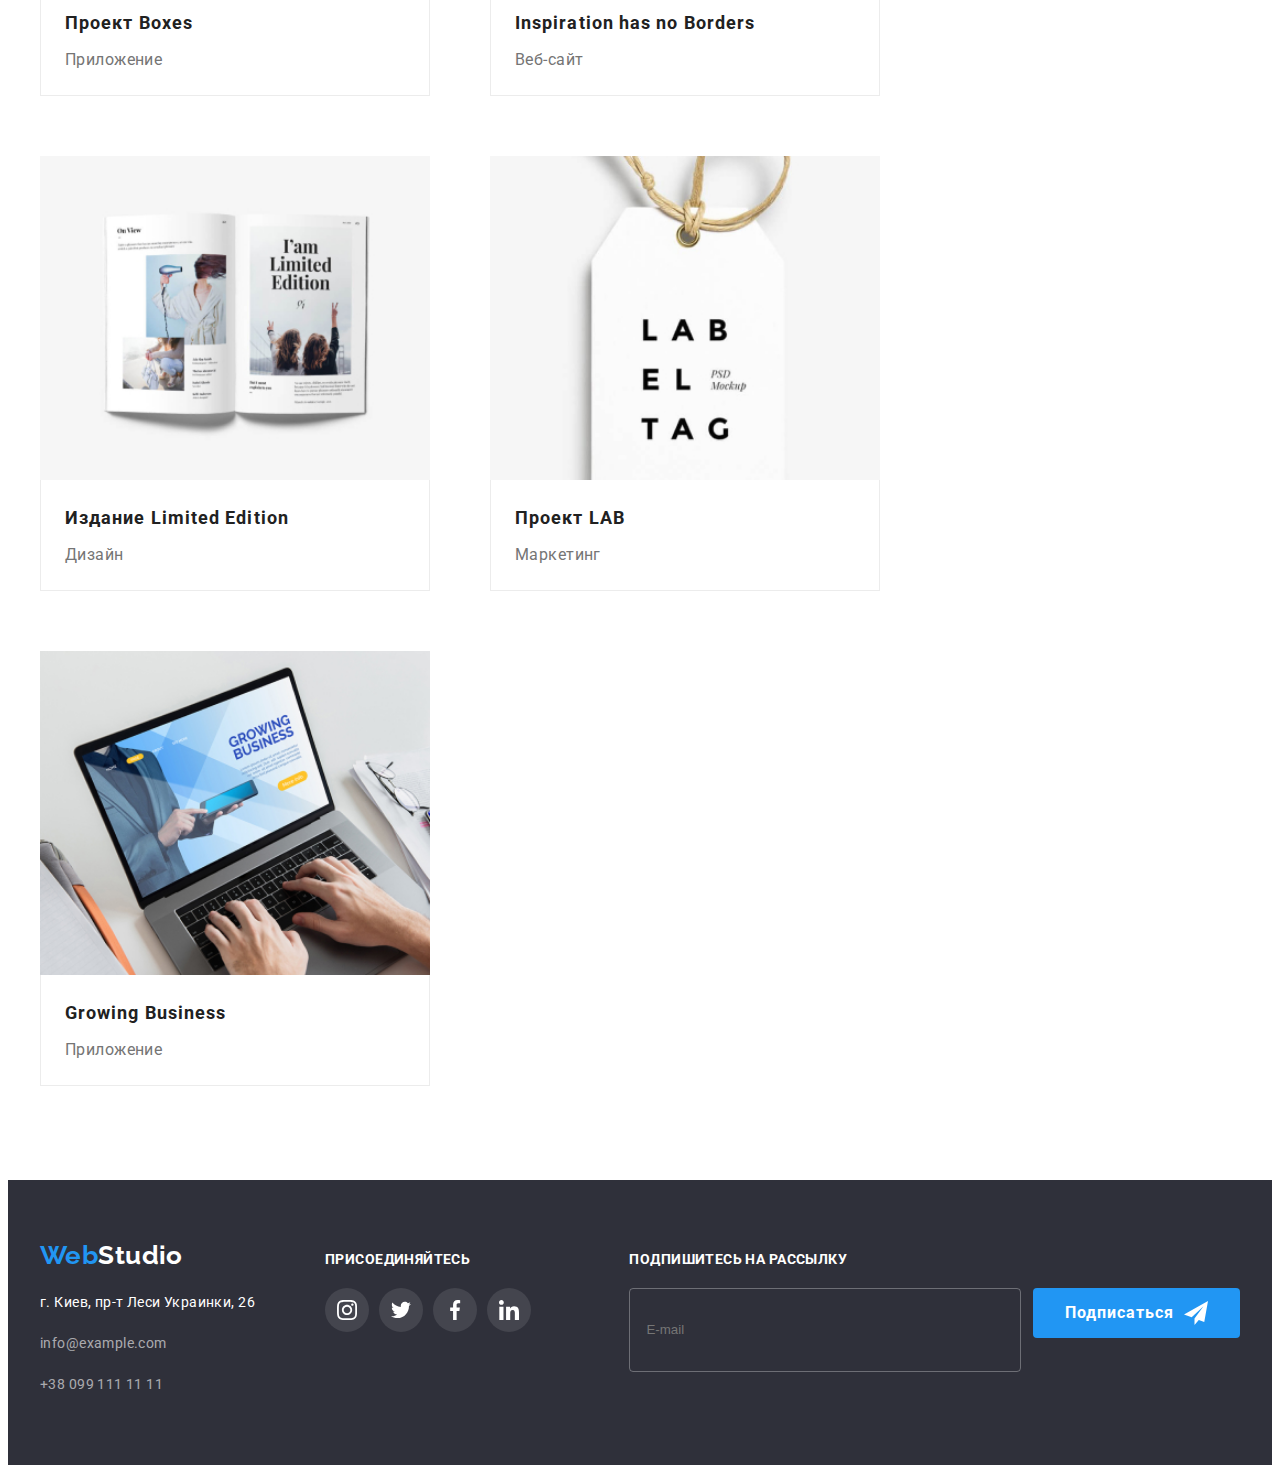
==== commit 328fba7a: "adjusted the image" ====
--- a/portfolio.html
+++ b/portfolio.html
@@ -216,8 +216,8 @@
               >
                 <div class="project__wrap">
                   <picture>
-                    <source media="(min-width: 1200px)" srcset="./images/img1-3x.jpg">
-                    <source media="(min-width: 768px)" srcset="./images/img1-2x.jpg">
+                    <source media="(min-width: 768px)" srcset="./images/img1tab.jpg 1x" type="image/jpeg">
+                    <source media="(max-width: 767px)" srcset="./images/img1.jpg 1x" type="image/jpeg">
                     <img
                     src="./images/img1.jpg"
                     alt="Ноутбук"
@@ -248,8 +248,8 @@
               >
                 <div class="project__wrap">
                   <picture>
-                    <source media="(min-width: 1200px)" srcset="./images/img2-3x.jpg">
-                    <source media="(min-width: 768px)" srcset="./images/img2-2x.jpg">
+                    <source media="(min-width: 768px)" srcset="./images/img2tab.jpg" type="image/jpeg">
+                    <source media="(min-width: 767px)" srcset="./images/img2.jpg" type="image/jpeg">
                     <img
                     src="./images/img2.jpg"
                     alt="Ноутбук"
@@ -281,8 +281,8 @@
                 class="project__link link"
                 ><div class="project__wrap">
                   <picture>
-                    <source media="(min-width: 1200px)" srcset="./images/img3-3x.jpg">
-                    <source media="(min-width: 768px)" srcset="./images/img3-2x.jpg">
+                    <source media="(min-width: 768px)" srcset="./images/img3tab.jpg" type="image/jpeg">
+                    <source media="(min-width: 767px)" srcset="./images/img3-3x.jpg" type="image/jpeg">
                     <img
                     src="./images/img3.jpg"
                     alt="Ноутбук"
@@ -314,8 +314,8 @@
                 class="project__link link"
                 ><div class="project__wrap">
                   <picture>
-                    <source media="(min-width: 1200px)" srcset="./images/img4-3x.jpg">
-                    <source media="(min-width: 768px)" srcset="./images/img4-2x.jpg">
+                    <source media="(min-width: 768px)" srcset="./images/img4tab.jpg" type="image/jpeg">
+                    <source media="(min-width: 767px)" srcset="./images/img4.jpg" type="image/jpeg">
                     <img
                     src="./images/img4.jpg"
                     alt="Ноутбук"
@@ -347,8 +347,8 @@
                 class="project__link link"
                 ><div class="project__wrap">
                   <picture>
-                    <source media="(min-width: 1200px)" srcset="./images/img5-3x.jpg">
-                    <source media="(min-width: 768px)" srcset="./images/img5-2x.jpg">
+                    <source media="(min-width: 768px)" srcset="./images/img5tab.jpg" type="image/jpeg">
+                    <source media="(min-width: 767px)" srcset="./images/img5.jpg" type="image/jpeg">
                     <img
                     src="./images/img5.jpg"
                     alt="Ноутбук"
@@ -380,8 +380,8 @@
                 class="project__link link"
                 ><div class="project__wrap">
                   <picture>
-                    <source media="(min-width: 1200px)" srcset="./images/img6-3x.jpg">
-                    <source media="(min-width: 768px)" srcset="./images/img6-2x.jpg">
+                    <source media="(min-width: 768px)" srcset="./images/img6tab.jpg" type="image/jpeg">
+                    <source media="(min-width: 767px)" srcset="./images/img6.jpg" type="image/jpeg">
                     <img
                     src="./images/img6.jpg"
                     alt="Ноутбук"
@@ -414,9 +414,8 @@
               >
                 <div class="project__wrap">
                   <picture>
-                    <source media="(min-width: 1200px)" srcset="./images/img7-3x.jpg">
-                    <source media="(min-width: 768px)" srcset="./images/img7-2x.jpg">
-
+                    <source media="(min-width: 768px)" srcset="./images/img7tab.jpg" type="image/jpeg">
+                    <source media="(min-width: 767px)" srcset="./images/img7.jpg" type="image/jpeg">
                     <img
                     src="./images/img7.jpg"
                     alt="Ноутбук"
@@ -448,8 +447,8 @@
                 class="project__link link"
                 ><div class="project__wrap">
                   <picture>
-                    <source media="(min-width: 1200px)" srcset="./images/img8-3x.jpg">
-                    <source media="(min-width: 768px)" srcset="./images/img8-2x.jpg">
+                    <source media="(min-width: 768px)" srcset="./images/img8tab.jpg" type="image/jpeg">
+                    <source media="(min-width: 767px)" srcset="./images/img8.jpg" type="image/jpeg">
                     <img
                     src="./images/img8.jpg"
                     alt="Ноутбук"
@@ -475,8 +474,8 @@
               <a href="" class="project__link link"
                 ><div class="project__wrap">
                   <picture>
-                    <source media="(min-width: 1200px)" srcset="./images/img9-3x.jpg">
-                    <source media="(min-width: 768px)" srcset="./images/img9-2x.jpg">
+                    <source media="(min-width: 768px)" srcset="./images/img9tab.jpg" type="image/jpeg">
+                    <source media="(max-width: 767px)" srcset="./images/img9.jpg" type="image/jpeg">
                     <img
                     src="./images/img9.jpg"
                     alt="Ноутбук"
--- a/css/main.min.css
+++ b/css/main.min.css
@@ -1 +1 @@
-:root{--primary-text-color: #757575;--title-text-color: #212121;--accent-color: #2196f3;--adres-color: rgba(255, 255, 255, 0.6);--button-text-color: #ffffff;--button-color: #188ce8;--logo-color: #000000;--hero-color: #2f303a;--background-color: #f5f4fa;--border-color: #ececec;--link-color: #afb1b8;--transition: 250ms cubic-bezier(0.4, 0, 0.2, 1)}h1,h2,h3,p,ul{margin-top:0;margin-bottom:0;list-style:none}img{display:block;max-width:100%;height:auto;width:100%}ul{padding-left:0}address{font-style:normal}.visually-hidden{position:absolute;white-space:nowrap;width:1px;height:1px;overflow:hidden;border:0;padding:0;clip:rect(0 0 0 0);clip-path:inset(50%);margin:-1px}.section{padding-top:94px;padding-bottom:94px}.section__title{font-size:28px;line-height:1.18;color:var(--title-text-color);margin-bottom:30px;text-align:center}@media screen and (min-width: 768px){.section__title{font-size:28px;line-height:1.18}}@media screen and (min-width: 1200px){.section__title{font-size:36px;line-height:1.17;margin-bottom:50px}}body{color:var(--primary-text-color);font-family:"Roboto",sans-serif;font-size:14px;line-height:1.71;letter-spacing:.03em}.link{text-decoration:none;color:inherit}.list{padding:0;margin:0;list-style:none}.no-scroll{overflow:hidden}.card-set{display:flex;flex-wrap:wrap;gap:30px}.card-item{width:100%}.container{width:100vw;margin-left:auto;margin-right:auto;padding-left:15px;padding-right:15px}@media screen and (min-width: 480px){.container{max-width:480px}}@media screen and (min-width: 768px){.container{max-width:768px}}@media screen and (min-width: 1200px){.container{max-width:1200px}}.button{display:flex;justify-content:center;align-content:center;align-items:center;margin-left:auto;margin-right:auto;min-width:200px;padding:10px 32px;border-radius:4px;color:var(--button-text-color);background-color:var(--accent-color);font-family:inherit;font-weight:700;font-size:16px;line-height:1.88;letter-spacing:.06em;border:none;transition:background-color var(--transition);cursor:pointer}.button:focus,.button:hover{background-color:var(--button-color)}.backdrop{width:100%;height:100%;background-color:rgba(0,0,0,.2);position:fixed;top:0;transition:opacity var(--transition),visibility var(--transition)}.backdrop.is-hidden .modal{transform:translate(-50%, -50%) scale(0)}.close-btn{display:flex;align-items:center;width:30px;height:30px;fill:#000;background-color:rgba(0,0,0,0);border-color:rgba(0,0,0,.1);border-radius:50%;position:absolute;top:8px;right:8px;cursor:pointer;transition:fill var(--transition)}.close-btn:hover .icon-close,.close-btn:focus .icon-close{fill:var(--accent-color)}.modal{width:450px;height:609px;padding:40px;margin:0 auto;position:absolute;top:50%;left:50%;transform:translate(-50%, -50%) scale(1);transition:transform var(--transition);background-color:#fff;border-radius:4px}@media screen and (max-height: 609px){.modal{height:100%;overflow:auto}}@media screen and (max-width: 479px){.modal{width:100vw}}@media screen and (min-width: 1200px){.modal{width:528px;min-height:581px}}.modal__title{font-size:20px;line-height:1.15;text-align:center;letter-spacing:.03em;margin-bottom:12px}.modal__field{margin-bottom:10px}.modal__text:hover,.modal .modal__text:focus{fill:var(--accent-color);border:1px solid var(--accent-color)}.modal__text{width:100%;height:120px;border:1px solid rgba(33,33,33,.2);border-radius:4px;resize:none;padding:12px 16px;outline:none;transition:fill var(--transition);transition:border var(--transition)}.modal__text::placeholder{color:rgba(117,117,117,.5)}.modal__lable{font-size:12px;line-height:1.17;letter-spacing:.01em;color:#757575;display:block;margin-bottom:4px}.modal__wrap{position:relative;transition:fill var(--transition),border var(--transition)}.modal__icon{position:absolute;left:12px;top:50%;transform:translateY(-50%);transition:fill var(--transition)}.modal__comments{margin-bottom:20px}.modal__input{width:100%;height:40px;border:1px solid rgba(33,33,33,.2);border-radius:4px;padding-left:42px;outline:none;transition:color var(--transition);transition:border var(--transition)}.modal__input:hover,.modal__input:focus{fill:var(--accent-color);border:1px solid var(--accent-color)}.modal__input:hover+.modal__icon,.modal__input:focus+.modal__icon{fill:var(--accent-color)}.icon-close{width:18px;height:18px}.icon-close:hover,.icon-close:focus{fill:var(--accent-color);cursor:pointer}.is-hidden{visibility:hidden;opacity:0;pointer-events:none}.check{display:block;text-align:center}.check__title{color:var(--accent-color)}.check__item:checked+.check__text::before{background-image:url(../images/Vector-5.svg);background-color:var(--button-color);border:2px solid var(--button-color);background-repeat:no-repeat;background-position:center}.check__item:hover+.check__text::before,.check__item:focus+.check__text::before{border:2px solid var(--button-color)}.check__text{display:flex;flex-wrap:nowrap;align-items:center;justify-content:center;font-weight:400;font-size:12px;line-height:1.17;letter-spacing:.03em;color:var(--primary-text-color);margin-bottom:30px;cursor:pointer}.check__text::before{content:"";width:16px;height:15px;border:2px solid var(--title-text-color);border-radius:2px;margin-right:7px;flex-shrink:0}@media screen and (min-width: 1200px){.check__text{font-size:14px;line-height:1.71px}}.filter{display:flex;flex-wrap:wrap}@media screen and (min-width: 768px){.filter{justify-content:center}}.filter__list{margin-bottom:50px;column-gap:15px;row-gap:20px}.filter__button{border:none;padding:6px 22px;border-radius:4px;color:var(--title-text-color);font-weight:500;font-size:16px;line-height:1.63;letter-spacing:.03em;font-family:"Roboto";transition:color var(--transition),background-color var(--transition),box-shadow var(--transition)}.filter__button .filter__button:focus,.filter__button:hover{background-color:var(--accent-color);color:var(--button-text-color);box-shadow:0px 3px 1px rgba(0,0,0,.25),0px 1px 2px rgba(0,0,0,.025)}.footer__logo{display:block;margin-bottom:20px}.header__logo{margin-top:16px;margin-bottom:16px}.logo{color:var(--accent-color);font-family:Raleway;font-weight:700;font-size:26px;line-height:1.19}.logo__black{color:var(--logo-color)}.logo__wite{color:var(--button-text-color)}.social-list{display:flex;justify-content:center}.social-list__link{width:100%;height:100%;border-radius:50%;display:flex;align-items:center;justify-content:center;background-color:rgba(255,255,255,.1);color:var(--link-color);transition:color var(--transition),background-color var(--transition)}.social-list__link:hover,.social-list__link:focus{background-color:var(--accent-color);color:var(--button-text-color)}.social-list__icon{width:20px;height:20px;fill:currentColor}.social-list__item{width:44px;height:44px}.social-list__item:not(:last-child){margin-right:10px}.social-list__item:last-child{margin-right:0}.main-nav{display:flex;align-items:center;gap:88px}.site-nav{display:none}@media screen and (min-width: 768px){.site-nav{display:flex;color:var(--title-text-color);gap:50px;align-items:center}}@media screen and (min-width: 1200px){.site-nav{display:flex;color:var(--title-text-color);margin-left:93px}}.site-nav .link:hover,.site-nav .link:focus,.site-nav .current-link{color:var(--accent-color)}.item{position:relative}.item__svg{margin-right:10px}.item__link{display:flex;align-items:center;font-size:12px;line-height:1.17;letter-spacing:.02em;fill:currentColor;transition:color var(--transition)}@media screen and (min-width: 1200px){.item__link{font-size:14px;line-height:1.14}}.item__link.current-link::after{position:absolute;content:"";bottom:-1px;width:100%;height:4px;border-radius:2px;background-color:var(--accent-color)}@media screen and (min-width: 768px){.current-link{padding-top:32px;padding-bottom:32px}}.auth-nav{display:none}@media screen and (min-width: 768px){.auth-nav{display:flex;flex-wrap:wrap;justify-content:flex-end;margin-left:auto;flex-direction:column;gap:10px}}@media screen and (min-width: 1200px){.auth-nav{flex-direction:row}}.auth-nav .link:hover,.auth-nav .link:focus{color:var(--accent-color)}.mob-site-nav{display:flex;flex-wrap:wrap;gap:32px}.mob-site-nav .link:hover,.mob-site-nav .link:focus,.mob-site-nav .current-link{color:var(--accent-color)}.mob-menu{position:fixed;top:0;left:0;background-color:var(--button-text-color);width:100vw;height:100vh;z-index:1}@media screen and (min-width: 768px){.mob-menu{display:none}}.menu-close{display:flex;fill:#000;background-color:rgba(0,0,0,0);border-color:rgba(0,0,0,0);border-radius:50%;margin-left:auto;top:10px;right:15px;position:absolute;cursor:pointer;transition:fill var(--transition)}.menu-close:hover .icon-close,.menu-close:focus .icon-close{fill:var(--accent-color)}.mob-container{padding:48px 40px;display:flex;flex-direction:column;justify-content:space-between;height:100vh;overflow-y:auto}.mob-item__link{font-weight:500;font-size:40px;line-height:1.18;letter-spacing:.02em;color:var(--title-text-color)}.mob-item__tel{font-weight:500;font-size:34px;line-height:1.18;letter-spacing:.02em;color:var(--accent-color)}.mob-item__adres{margin-top:32px;margin-bottom:64px;font-style:normal;font-weight:500;font-size:24px;line-height:28px;letter-spacing:.02em;color:var(--primary-text-color)}.social-mob{display:flex;flex-wrap:wrap;gap:20px;margin-top:64px}.social-mob__link{font-family:"Roboto";font-style:normal;font-weight:500;font-size:18px;line-height:1.22;letter-spacing:.02em;color:var(--accent-color)}.mob-contact{display:flex;flex-wrap:wrap}.social-mob__item:not(:last-child){padding-right:10px;border-right:1px solid rgba(33,33,33,.2)}.header{border-bottom:1px solid var(--border-color)}.header-container{display:flex;align-items:center}@media screen and (max-width: 766px){.menu-open{display:flex;fill:#000;background-color:rgba(0,0,0,0);border-color:rgba(0,0,0,0);border-radius:50%;margin-left:auto;top:8px;right:8px;cursor:pointer;transition:fill var(--transition)}.menu-open:hover .icon-close,.menu-open:focus .icon-close{fill:var(--accent-color)}.menu-icon{width:40px;height:40px}.menu-icon:hover,.menu-icon:focus{fill:var(--accent-color);cursor:pointer}}@media screen and (min-width: 768px){.menu-open{display:none}}.hero{padding-top:118px;padding-bottom:118px;background-color:var(--hero-color);text-align:center;background-image:linear-gradient(rgba(47, 48, 58, 0.4), rgba(47, 48, 58, 0.4)),url(../images/img-mobil.jpg);background-size:cover;background-repeat:no-repeat;margin-right:auto;margin-left:auto}@media(min-device-pixel-ratio: 2),(min-resolution: 192dpi),(min-resolution: 2dppx){.hero{background-image:linear-gradient(rgba(47, 48, 58, 0.4), rgba(47, 48, 58, 0.4)),url(../images/img-mobil-2x.jpg)}}@media screen and (min-width: 480px){.hero{padding-top:118px;padding-bottom:118px;background-image:linear-gradient(rgba(47, 48, 58, 0.4), rgba(47, 48, 58, 0.4)),url(../images/img-mobil.jpg)}}@media screen and (min-width: 480px)and (min-device-pixel-ratio: 2),screen and (min-width: 480px)and (min-resolution: 192dpi),screen and (min-width: 480px)and (min-resolution: 2dppx){.hero{background-image:linear-gradient(rgba(47, 48, 58, 0.4), rgba(47, 48, 58, 0.4)),url(../images/img-mobil-2x.jpg)}}@media screen and (min-width: 768px){.hero{padding-top:118px;padding-bottom:118px;background-image:linear-gradient(rgba(47, 48, 58, 0.4), rgba(47, 48, 58, 0.4)),url(../images/img-tablet.jpg)}}@media screen and (min-width: 768px)and (min-device-pixel-ratio: 2),screen and (min-width: 768px)and (min-resolution: 192dpi),screen and (min-width: 768px)and (min-resolution: 2dppx){.hero{background-image:linear-gradient(rgba(47, 48, 58, 0.4), rgba(47, 48, 58, 0.4)),url(../images/img-tablet-2x.jpg)}}@media screen and (min-width: 1200px){.hero{padding-top:200px;padding-bottom:200px;width:100%;max-width:1600px;background-image:linear-gradient(rgba(47, 48, 58, 0.4), rgba(47, 48, 58, 0.4)),url(../images/desktop.jpg)}}@media screen and (min-width: 1200px)and (min-device-pixel-ratio: 2),screen and (min-width: 1200px)and (min-resolution: 192dpi),screen and (min-width: 1200px)and (min-resolution: 2dppx){.hero{background-image:linear-gradient(rgba(47, 48, 58, 0.4), rgba(47, 48, 58, 0.4)),url(../images/desktop-2x.jpg)}}.hero__title{max-width:696px;margin-left:auto;margin-right:auto;color:var(--button-text-color);font-weight:900;font-size:26px;line-height:1.62;letter-spacing:.06em;text-transform:uppercase;margin-bottom:30px}@media screen and (min-width: 480px){.hero__title{font-weight:900;font-size:26px;line-height:1.62;letter-spacing:.06em}}@media screen and (min-width: 768px){.hero__title{max-width:360px;font-weight:900;font-size:26px;line-height:1.62;letter-spacing:.06em}}@media screen and (min-width: 1200px){.hero__title{max-width:696px;font-weight:900;font-size:44px;line-height:1.36;letter-spacing:.06em}}.specifics__title{margin-bottom:10px;line-height:1.14;font-size:14px;text-transform:uppercase;color:var(--title-text-color)}.specifics__title::before{content:"";height:120px;background-position:center;background-repeat:no-repeat;background-color:var(--background-color);margin-bottom:30px;display:block}@media screen and (min-width: 768px){.specifics{flex-basis:calc((100% - 30px)/2)}}@media screen and (min-width: 1200px){.specifics{flex-basis:calc((100% - 90px)/4)}}.icon-antena::before{background-image:url(../images/antenna.svg)}.icon-clock::before{background-image:url(../images/Vector.svg)}.icon-diagram::before{background-image:url(../images/diagram.svg)}.icon-astronaut::before{background-image:url(../images/astronaut.svg)}.work{padding-top:0}.work__title{display:flex;flex-wrap:wrap;width:calc((100% - 60px)/3);gap:30px;position:relative}.work__title--top{position:absolute;width:100%;padding:27px;background-color:rgba(47,48,58,.8);color:var(--button-text-color);text-align:center;bottom:0}.work__text{font-size:14px;line-height:1.43;letter-spacing:.03em;text-transform:uppercase}@media screen and (max-width: 1198px){.work{display:none}}@media screen and (min-width: 1200px){.work{display:flex}}.section-team{background-color:var(--background-color)}.comand{display:flex;flex-wrap:wrap;text-align:center;gap:30px}.comand__title{box-shadow:0px 1px 3px rgba(0,0,0,.12),0px 1px 1px rgba(0,0,0,.14),0px 2px 1px rgba(0,0,0,.2);border-radius:0px 0px 4px 4px}@media screen and (min-width: 768px){.comand__title{width:calc((100% - 30px)/2)}}@media screen and (min-width: 1200px){.comand__title{width:calc((100% - 90px)/4)}}.name{margin-bottom:10px}.team{padding:30px}.team__name{color:var(--title-text-color);font-weight:500}.team__profession,.team__name{font-size:16px;line-height:1.19}.team__profession{margin-bottom:16px}.team__list{display:flex;justify-content:center}.team__item{width:44px;height:44px}.team__item:not(:last-child){margin-right:10px}.team__item :last-child{margin-right:0}.team__link{width:100%;height:100%;border-radius:50%;display:flex;align-items:center;justify-content:center;background-color:rgba(255,255,255,.1);color:var(--link-color);transition:color var(--transition),background-color var(--transition)}.team__link:hover,.team__link:focus{background-color:var(--accent-color);color:var(--button-text-color)}.team__icon{width:20px;height:20px;fill:currentColor}.client__title{text-align:center;font-size:28px;line-height:1.18;letter-spacing:.03em;color:var(--title-text-color);margin-bottom:30px}@media screen and (min-width: 768px){.client__title{font-size:28px;line-height:1.18}}@media screen and (min-width: 1200px){.client__title{font-size:36px;line-height:1.17;margin-bottom:50px}}.client__item{justify-content:center;width:calc((100% - 30px)/2)}@media screen and (min-width: 768px){.client__item{width:calc((100% - 60px)/3)}}@media screen and (min-width: 1200px){.client__item{width:calc((100% - 150px)/6)}}.client__link{display:flex;flex-wrap:wrap;text-align:center;justify-content:center;height:92px;border:1px solid currentColor;border-radius:4px;padding:14px 28px;color:var(--link-color);transition:color var(--transition)}.client__link:hover,.client__link:focus{color:var(--accent-color)}.client__icon{width:106px;height:60px;fill:currentColor}.project__list{width:100%}@media screen and (min-width: 768px){.project__list{width:calc((100% - 30px)/2)}}@media screen and (min-width: 1200px){.project__list{width:calc((100% - 60px)/3)}}.project__link{height:100%;display:flex;flex-direction:column;position:relative;transition:box-shadow var(--transition)}.project__link:hover,.project__link:focus{box-shadow:0px 3px 1px rgba(0,0,0,.1),0px 1px 2px rgba(0,0,0,.08),0px 2px 2px rgba(0,0,0,.12)}.project__link:hover .project__text,.project__link:focus .project__text{transform:translateY(0);opacity:1}.project__name{color:var(--title-text-color);font-size:18px;line-height:2;letter-spacing:.06em;margin-bottom:4px}.project__box{padding:20px 24px;border:1px solid var(--border-color);border-top:none;flex-grow:1}.project__item{font-weight:400;font-size:16px;line-height:1.88}.project__wrap{position:relative;overflow:hidden}.project__text{position:absolute;top:0;height:100%;opacity:0;overflow:auto;font-size:18px;line-height:1.56;background-color:rgba(33,150,243,.9);color:#fff;padding:77px 24px;transform:translateY(100%);transition:transform var(--transition)}@media screen and (min-width: 768px){.project__text{padding:49px 24px 77px 24px}}@media screen and (min-width: 1200px){.project__text{padding:63px 24px}}.footer{background-color:var(--hero-color);padding:60px 0}.footer__link{display:flex;justify-content:space-around;margin-bottom:8px;color:var(--adres-color);text-decoration:inherit;transition:color var(--transition)}.footer__link[target=blank]{color:var(--button-text-color)}.footer__link:hover,.footer__link:focus{color:var(--accent-color)}.footer__list{display:flex}@media screen and (max-width: 1198px){.footer__list{justify-content:center}}.footer__item{display:flex;flex-wrap:wrap;flex-direction:column;align-items:center}@media screen and (max-width: 767px){.footer__item{width:100%}}@media screen and (min-width: 1200px){.footer__item{align-items:flex-start;padding-top:0}}.footer__title{font-weight:700;font-size:14px;line-height:1.14;letter-spacing:.03em;text-transform:uppercase;color:var(--button-text-color);margin-bottom:20px}.footer__input{height:50px;padding:16px;background:rgba(0,0,0,0);margin-bottom:20px;border:1px solid rgba(255,255,255,.3);border-radius:4px;color:inherit;transition:border var(--transition)}.footer__input:hover,.footer__input:focus{border:1px solid var(--button-color);outline:none}@media screen and (max-width: 767px){.footer__input{width:100%;max-width:450px}}@media screen and (min-width: 768px){.footer__input{width:450px}}@media screen and (min-width: 1200px){.footer__input{max-width:358px;margin-right:12px}}.footer__container{display:flex}@media screen and (max-width: 766px){.footer__container{flex-direction:column;align-items:center;gap:60px}}@media screen and (min-width: 768px){.footer__container{align-items:baseline;flex-wrap:wrap;justify-content:space-around;gap:60px}}@media screen and (min-width: 1200px){.footer__container{gap:0}}.footer__email{display:flex;flex-direction:column;align-items:center}@media screen and (max-width: 767px){.footer__email{width:100%}}@media screen and (min-width: 1200px){.footer__email{flex-direction:row;align-items:flex-start}}.footer .social-list__icon{fill:var(--button-text-color)}@media screen and (min-width: 1200px){.footer__item:not(:last-child){margin-right:70px}.footer__item:last-child{margin-left:auto;display:block}.footer__list:not(:last-child){margin-bottom:9px}.send-icon{margin-left:10px}}/*# sourceMappingURL=main.min.css.map */+:root{--primary-text-color: #757575;--title-text-color: #212121;--accent-color: #2196f3;--adres-color: rgba(255, 255, 255, 0.6);--button-text-color: #ffffff;--button-color: #188ce8;--logo-color: #000000;--hero-color: #2f303a;--background-color: #f5f4fa;--border-color: #ececec;--link-color: #afb1b8;--transition: 250ms cubic-bezier(0.4, 0, 0.2, 1)}h1,h2,h3,p,ul{margin-top:0;margin-bottom:0;list-style:none}img{display:block;max-width:100%;height:auto;width:100%}ul{padding-left:0}address{font-style:normal}.visually-hidden{position:absolute;white-space:nowrap;width:1px;height:1px;overflow:hidden;border:0;padding:0;clip:rect(0 0 0 0);clip-path:inset(50%);margin:-1px}.section{padding-top:60px;padding-bottom:60px}@media screen and (min-width: 1200px){.section{padding-top:94px;padding-bottom:94px}}.section__title{text-align:center;font-size:28px;line-height:1.18;color:var(--title-text-color);margin-bottom:30px}@media screen and (min-width: 768px){.section__title{font-size:28px;line-height:1.18}}@media screen and (min-width: 1200px){.section__title{font-size:36px;line-height:1.17;margin-bottom:50px}}body{color:var(--primary-text-color);font-family:"Roboto",sans-serif;font-size:14px;line-height:1.71;letter-spacing:.03em}.link{text-decoration:none;color:inherit}.list{padding:0;margin:0;list-style:none}.no-scroll{overflow:hidden}.card-set{display:flex;flex-wrap:wrap;gap:30px}.card-item{width:100%}.container{width:100vw;margin-left:auto;margin-right:auto;padding-left:15px;padding-right:15px}@media screen and (min-width: 480px){.container{max-width:480px}}@media screen and (min-width: 768px){.container{max-width:768px}}@media screen and (min-width: 1200px){.container{max-width:1200px}}.button{display:flex;justify-content:center;align-content:center;align-items:center;margin-left:auto;margin-right:auto;min-width:200px;padding:10px 32px;border-radius:4px;color:var(--button-text-color);background-color:var(--accent-color);font-family:inherit;font-weight:700;font-size:16px;line-height:1.88;letter-spacing:.06em;border:none;transition:background-color var(--transition);cursor:pointer}.button:focus,.button:hover{background-color:var(--button-color)}.backdrop{width:100%;height:100%;background-color:rgba(0,0,0,.2);position:fixed;top:0;transition:opacity var(--transition),visibility var(--transition)}.backdrop.is-hidden .modal{transform:translate(-50%, -50%) scale(0)}.close-btn{display:flex;align-items:center;width:30px;height:30px;fill:#000;background-color:rgba(0,0,0,0);border-color:rgba(0,0,0,.1);border-radius:50%;position:absolute;top:8px;right:8px;cursor:pointer;transition:fill var(--transition)}.close-btn:hover .icon-close,.close-btn:focus .icon-close{fill:var(--accent-color)}.modal{width:450px;height:609px;padding:40px;margin:0 auto;position:absolute;top:50%;left:50%;transform:translate(-50%, -50%) scale(1);transition:transform var(--transition);background-color:#fff;border-radius:4px}@media screen and (max-height: 609px){.modal{height:100%;overflow:auto}}@media screen and (max-width: 479px){.modal{width:100vw}}@media screen and (min-width: 1200px){.modal{width:528px;min-height:581px}}.modal__title{font-size:20px;line-height:1.15;text-align:center;letter-spacing:.03em;margin-bottom:12px}.modal__field{margin-bottom:10px}.modal__text:hover,.modal .modal__text:focus{fill:var(--accent-color);border:1px solid var(--accent-color)}.modal__text{width:100%;height:120px;border:1px solid rgba(33,33,33,.2);border-radius:4px;resize:none;padding:12px 16px;outline:none;transition:fill var(--transition);transition:border var(--transition)}.modal__text::placeholder{color:rgba(117,117,117,.5)}.modal__lable{font-size:12px;line-height:1.17;letter-spacing:.01em;color:#757575;display:block;margin-bottom:4px}.modal__wrap{position:relative;transition:fill var(--transition),border var(--transition)}.modal__icon{position:absolute;left:12px;top:50%;transform:translateY(-50%);transition:fill var(--transition)}.modal__comments{margin-bottom:20px}.modal__input{width:100%;height:40px;border:1px solid rgba(33,33,33,.2);border-radius:4px;padding-left:42px;outline:none;transition:color var(--transition);transition:border var(--transition)}.modal__input:hover,.modal__input:focus{fill:var(--accent-color);border:1px solid var(--accent-color)}.modal__input:hover+.modal__icon,.modal__input:focus+.modal__icon{fill:var(--accent-color)}.icon-close{width:18px;height:18px}.icon-close:hover,.icon-close:focus{fill:var(--accent-color);cursor:pointer}.is-hidden{visibility:hidden;opacity:0;pointer-events:none}.check{display:block}.check__title{color:var(--accent-color)}.check__item:checked+.check__text::before{background-image:url(../images/Vector-5.svg);background-color:var(--button-color);border:2px solid var(--button-color);background-repeat:no-repeat;background-position:center}.check__item:hover+.check__text::before,.check__item:focus+.check__text::before{border:2px solid var(--button-color)}.check__text{display:flex;flex-wrap:nowrap;align-items:center;justify-content:center;font-weight:400;font-size:12px;line-height:1.17;letter-spacing:.03em;color:var(--primary-text-color);margin-bottom:30px;cursor:pointer}.check__text::before{content:"";width:16px;height:15px;border:2px solid var(--title-text-color);border-radius:2px;margin-right:7px;flex-shrink:0}@media screen and (min-width: 1200px){.check__text{font-size:14px;line-height:1.71px}}.filter{display:flex;flex-wrap:wrap}@media screen and (min-width: 768px){.filter{justify-content:center}}.filter__list{margin-bottom:30px;column-gap:15px;row-gap:20px}@media screen and (min-width: 1200px){.filter__list{margin-bottom:50px}}.filter__button{border:none;padding:6px 22px;border-radius:4px;color:var(--title-text-color);font-weight:500;font-size:16px;line-height:1.63;letter-spacing:.03em;font-family:"Roboto";transition:color var(--transition),background-color var(--transition),box-shadow var(--transition)}.filter__button .filter__button:focus,.filter__button:hover{background-color:var(--accent-color);color:var(--button-text-color);box-shadow:0px 3px 1px rgba(0,0,0,.25),0px 1px 2px rgba(0,0,0,.025)}.footer__logo{display:block;margin-bottom:20px}.header__logo{margin-top:16px;margin-bottom:16px}.logo{color:var(--accent-color);font-family:Raleway;font-weight:700;font-size:26px;line-height:1.19}.logo__black{color:var(--logo-color)}.logo__wite{color:var(--button-text-color)}.social-list{display:flex;justify-content:center}.social-list__link{width:100%;height:100%;border-radius:50%;display:flex;align-items:center;justify-content:center;background-color:rgba(255,255,255,.1);color:var(--link-color);transition:color var(--transition),background-color var(--transition)}.social-list__link:hover,.social-list__link:focus{background-color:var(--accent-color);color:var(--button-text-color)}.social-list__icon{width:20px;height:20px;fill:currentColor}.social-list__item{width:44px;height:44px}.social-list__item:not(:last-child){margin-right:10px}.social-list__item:last-child{margin-right:0}.main-nav{display:flex;align-items:center;gap:88px}.site-nav{display:none}@media screen and (min-width: 768px){.site-nav{display:flex;color:var(--title-text-color);gap:50px;align-items:center}}@media screen and (min-width: 1200px){.site-nav{display:flex;color:var(--title-text-color);margin-left:93px}}.site-nav .link:hover,.site-nav .link:focus,.site-nav .current-link{color:var(--accent-color)}.item{position:relative}.item__svg{margin-right:10px}.item__link{display:flex;align-items:center;fill:currentColor;transition:color var(--transition)}.item__link.current-link::after{position:absolute;content:"";bottom:-1px;width:100%;height:4px;border-radius:2px;background-color:var(--accent-color)}@media screen and (min-width: 768px){.current-link{padding-top:32px;padding-bottom:32px}}.auth-nav{display:none}@media screen and (min-width: 768px){.auth-nav{display:flex;flex-wrap:wrap;justify-content:flex-end;margin-left:auto;flex-direction:column;gap:10px;font-size:12px;line-height:1.17}}@media screen and (min-width: 1200px){.auth-nav{font-size:14px;line-height:1.14;gap:30px}}@media screen and (min-width: 1200px){.auth-nav{flex-direction:row}}.auth-nav .link:hover,.auth-nav .link:focus{color:var(--accent-color)}.mob-site-nav{display:flex;flex-wrap:wrap;gap:32px}.mob-site-nav .link:hover,.mob-site-nav .link:focus,.mob-site-nav .current-link{color:var(--accent-color)}.mob-menu{position:fixed;top:0;left:0;background-color:var(--button-text-color);width:100vw;height:100vh;z-index:1}@media screen and (min-width: 768px){.mob-menu{display:none}}.menu-close{display:flex;fill:#000;background-color:rgba(0,0,0,0);border-color:rgba(0,0,0,0);border-radius:50%;margin-left:auto;top:10px;right:15px;position:absolute;cursor:pointer;transition:fill var(--transition)}.menu-close:hover .icon-close,.menu-close:focus .icon-close{fill:var(--accent-color)}.mob-container{padding:48px 40px;display:flex;flex-direction:column;justify-content:space-between;height:100vh;overflow-y:auto}.mob-item__link{font-weight:500;font-size:40px;line-height:1.18;letter-spacing:.02em;color:var(--title-text-color)}.mob-item__tel{font-weight:500;font-size:34px;line-height:1.18;letter-spacing:.02em;color:var(--accent-color)}.mob-item__adres{margin-top:32px;margin-bottom:64px;font-style:normal;font-weight:500;font-size:24px;line-height:28px;letter-spacing:.02em;color:var(--primary-text-color)}.social-mob{display:flex;flex-wrap:wrap;gap:20px;margin-top:64px}.social-mob__link{font-family:"Roboto";font-style:normal;font-weight:500;font-size:18px;line-height:1.22;letter-spacing:.02em;color:var(--accent-color)}.mob-contact{display:flex;flex-wrap:wrap}.social-mob__item:not(:last-child){padding-right:10px;border-right:1px solid rgba(33,33,33,.2)}.header{border-bottom:1px solid var(--border-color);font-weight:500;font-size:14px;line-height:1.14;letter-spacing:.02em}.header-container{display:flex;align-items:center}@media screen and (max-width: 766px){.menu-open{display:flex;fill:#000;background-color:rgba(0,0,0,0);border-color:rgba(0,0,0,0);border-radius:50%;margin-left:auto;top:8px;right:8px;cursor:pointer;transition:fill var(--transition)}.menu-open:hover .icon-close,.menu-open:focus .icon-close{fill:var(--accent-color)}.menu-icon{width:40px;height:40px}.menu-icon:hover,.menu-icon:focus{fill:var(--accent-color);cursor:pointer}}@media screen and (min-width: 768px){.menu-open{display:none}}.hero{padding-top:118px;padding-bottom:118px;background-color:var(--hero-color);text-align:center;background-image:linear-gradient(rgba(47, 48, 58, 0.4), rgba(47, 48, 58, 0.4)),url(../images/img-mobil.jpg);background-size:cover;background-repeat:no-repeat;margin-right:auto;margin-left:auto}@media(min-device-pixel-ratio: 2),(min-resolution: 192dpi),(min-resolution: 2dppx){.hero{background-image:linear-gradient(rgba(47, 48, 58, 0.4), rgba(47, 48, 58, 0.4)),url(../images/img-mobil-2x.jpg)}}@media screen and (min-width: 480px){.hero{padding-top:118px;padding-bottom:118px;background-image:linear-gradient(rgba(47, 48, 58, 0.4), rgba(47, 48, 58, 0.4)),url(../images/img-mobil.jpg)}}@media screen and (min-width: 480px)and (min-device-pixel-ratio: 2),screen and (min-width: 480px)and (min-resolution: 192dpi),screen and (min-width: 480px)and (min-resolution: 2dppx){.hero{background-image:linear-gradient(rgba(47, 48, 58, 0.4), rgba(47, 48, 58, 0.4)),url(../images/img-mobil-2x.jpg)}}@media screen and (min-width: 768px){.hero{padding-top:118px;padding-bottom:118px;background-image:linear-gradient(rgba(47, 48, 58, 0.4), rgba(47, 48, 58, 0.4)),url(../images/img-tablet.jpg)}}@media screen and (min-width: 768px)and (min-device-pixel-ratio: 2),screen and (min-width: 768px)and (min-resolution: 192dpi),screen and (min-width: 768px)and (min-resolution: 2dppx){.hero{background-image:linear-gradient(rgba(47, 48, 58, 0.4), rgba(47, 48, 58, 0.4)),url(../images/img-tablet-2x.jpg)}}@media screen and (min-width: 1200px){.hero{padding-top:200px;padding-bottom:200px;width:100%;max-width:1600px;background-image:linear-gradient(rgba(47, 48, 58, 0.4), rgba(47, 48, 58, 0.4)),url(../images/desktop.jpg)}}@media screen and (min-width: 1200px)and (min-device-pixel-ratio: 2),screen and (min-width: 1200px)and (min-resolution: 192dpi),screen and (min-width: 1200px)and (min-resolution: 2dppx){.hero{background-image:linear-gradient(rgba(47, 48, 58, 0.4), rgba(47, 48, 58, 0.4)),url(../images/desktop-2x.jpg)}}.hero__title{max-width:696px;margin-left:auto;margin-right:auto;color:var(--button-text-color);font-weight:900;font-size:26px;line-height:1.62;letter-spacing:.06em;text-transform:uppercase;margin-bottom:30px}@media screen and (min-width: 480px){.hero__title{font-weight:900;font-size:26px;line-height:1.62;letter-spacing:.06em}}@media screen and (min-width: 768px){.hero__title{max-width:360px;font-weight:900;font-size:26px;line-height:1.62;letter-spacing:.06em}}@media screen and (min-width: 1200px){.hero__title{max-width:696px;font-weight:900;font-size:44px;line-height:1.36;letter-spacing:.06em}}.specifics__title{text-align:center;margin-bottom:10px;line-height:1.14;font-size:14px;text-transform:uppercase;color:var(--title-text-color)}.specifics__title::before{content:"";height:120px;background-position:center;background-repeat:no-repeat;background-color:var(--background-color);margin-bottom:30px;display:block}@media screen and (min-width: 768px){.specifics{flex-basis:calc((100% - 30px)/2)}}@media screen and (min-width: 1200px){.specifics{flex-basis:calc((100% - 90px)/4)}}.icon-antena::before{background-image:url(../images/antenna.svg)}.icon-clock::before{background-image:url(../images/Vector.svg)}.icon-diagram::before{background-image:url(../images/diagram.svg)}.icon-astronaut::before{background-image:url(../images/astronaut.svg)}.work{padding-top:0}.work__title{display:flex;flex-wrap:wrap;width:calc((100% - 60px)/3);gap:30px;position:relative}.work__title--top{position:absolute;width:100%;padding:27px;background-color:rgba(47,48,58,.8);color:var(--button-text-color);text-align:center;bottom:0}.work__text{font-size:14px;line-height:1.43;letter-spacing:.03em;text-transform:uppercase}@media screen and (max-width: 1198px){.work{display:none}}@media screen and (min-width: 1200px){.work{display:flex}}.section-team{background-color:var(--background-color)}.comand{display:flex;flex-wrap:wrap;text-align:center;gap:30px}.comand__title{box-shadow:0px 1px 3px rgba(0,0,0,.12),0px 1px 1px rgba(0,0,0,.14),0px 2px 1px rgba(0,0,0,.2);border-radius:0px 0px 4px 4px}@media screen and (min-width: 768px){.comand__title{width:calc((100% - 30px)/2)}}@media screen and (min-width: 1200px){.comand__title{width:calc((100% - 90px)/4)}}.name{margin-bottom:10px}.team{padding:30px}.team__name{color:var(--title-text-color);font-weight:500}.team__profession,.team__name{font-size:16px;line-height:1.19}.team__profession{margin-bottom:16px}.team__list{display:flex;justify-content:center}.team__item{width:44px;height:44px}.team__item:not(:last-child){margin-right:10px}.team__item :last-child{margin-right:0}.team__link{width:100%;height:100%;border-radius:50%;display:flex;align-items:center;justify-content:center;background-color:rgba(255,255,255,.1);color:var(--link-color);transition:color var(--transition),background-color var(--transition)}.team__link:hover,.team__link:focus{background-color:var(--accent-color);color:var(--button-text-color)}.team__icon{width:20px;height:20px;fill:currentColor}.client__title{text-align:center;font-size:28px;line-height:1.18;letter-spacing:.03em;color:var(--title-text-color);margin-bottom:30px}@media screen and (min-width: 768px){.client__title{font-size:28px;line-height:1.18}}@media screen and (min-width: 1200px){.client__title{font-size:36px;line-height:1.17;margin-bottom:50px}}.client__item{justify-content:center;width:calc((100% - 30px)/2)}@media screen and (min-width: 768px){.client__item{width:calc((100% - 60px)/3)}}@media screen and (min-width: 1200px){.client__item{width:calc((100% - 150px)/6)}}.client__link{display:flex;flex-wrap:wrap;text-align:center;justify-content:center;height:92px;border:1px solid currentColor;border-radius:4px;padding:14px 28px;color:var(--link-color);transition:color var(--transition)}.client__link:hover,.client__link:focus{color:var(--accent-color)}.client__icon{width:106px;height:60px;fill:currentColor}.project__list{width:100%}@media screen and (min-width: 768px){.project__list{width:calc((100% - 30px)/2)}}@media screen and (min-width: 1200px){.project__list{width:calc((100% - 60px)/3)}}.project__link{height:100%;display:flex;flex-direction:column;position:relative;transition:box-shadow var(--transition)}.project__link:hover,.project__link:focus{box-shadow:0px 3px 1px rgba(0,0,0,.1),0px 1px 2px rgba(0,0,0,.08),0px 2px 2px rgba(0,0,0,.12)}.project__link:hover .project__text,.project__link:focus .project__text{transform:translateY(0);opacity:1}.project__name{color:var(--title-text-color);font-size:18px;line-height:2;letter-spacing:.06em;margin-bottom:4px}.project__box{padding:20px 24px;border:1px solid var(--border-color);border-top:none;flex-grow:1}.project__item{font-weight:400;font-size:16px;line-height:1.88}.project__wrap{position:relative;overflow:hidden}.project__text{position:absolute;top:0;height:100%;opacity:0;overflow:auto;font-size:18px;line-height:1.56;display:flex;align-items:center;justify-content:center;background-color:rgba(33,150,243,.9);color:#fff;padding:77px 24px;transform:translateY(100%);transition:transform var(--transition)}@media screen and (min-width: 768px){.project__text{padding:49px 24px}}@media screen and (min-width: 1200px){.project__text{padding:63px 24px}}.footer{background-color:var(--hero-color);padding:60px 0}.footer__link{display:flex;justify-content:space-around;margin-bottom:8px;color:var(--adres-color);text-decoration:inherit;transition:color var(--transition)}.footer__link[target=blank]{color:var(--button-text-color)}.footer__link:hover,.footer__link:focus{color:var(--accent-color)}.footer__list{display:flex}@media screen and (max-width: 1198px){.footer__list{justify-content:center}}.footer__item{display:flex;flex-wrap:wrap;flex-direction:column;align-items:center}@media screen and (max-width: 767px){.footer__item{width:100%}}@media screen and (min-width: 1200px){.footer__item{align-items:flex-start;padding-top:0}}.footer__title{font-weight:700;font-size:14px;line-height:1.14;letter-spacing:.03em;text-transform:uppercase;color:var(--button-text-color);margin-bottom:20px}.footer__input{height:50px;padding:16px;background:rgba(0,0,0,0);margin-bottom:20px;border:1px solid rgba(255,255,255,.3);border-radius:4px;color:inherit;transition:border var(--transition)}.footer__input:hover,.footer__input:focus{border:1px solid var(--button-color);outline:none}@media screen and (max-width: 767px){.footer__input{width:100%;max-width:450px}}@media screen and (min-width: 768px){.footer__input{width:450px}}@media screen and (min-width: 1200px){.footer__input{max-width:358px;margin-right:12px}}.footer__container{display:flex}@media screen and (max-width: 766px){.footer__container{flex-direction:column;align-items:center;gap:60px}}@media screen and (min-width: 768px){.footer__container{align-items:baseline;flex-wrap:wrap;justify-content:space-around;gap:60px}}@media screen and (min-width: 1200px){.footer__container{gap:0}}.footer__email{display:flex;flex-direction:column;align-items:center}@media screen and (max-width: 767px){.footer__email{width:100%}}@media screen and (min-width: 1200px){.footer__email{flex-direction:row;align-items:flex-start}}.footer .social-list__icon{fill:var(--button-text-color)}@media screen and (min-width: 1200px){.footer__item:not(:last-child){margin-right:70px}.footer__item:last-child{margin-left:auto;display:block}.footer__list:not(:last-child){margin-bottom:9px}.send-icon{margin-left:10px}}/*# sourceMappingURL=main.min.css.map */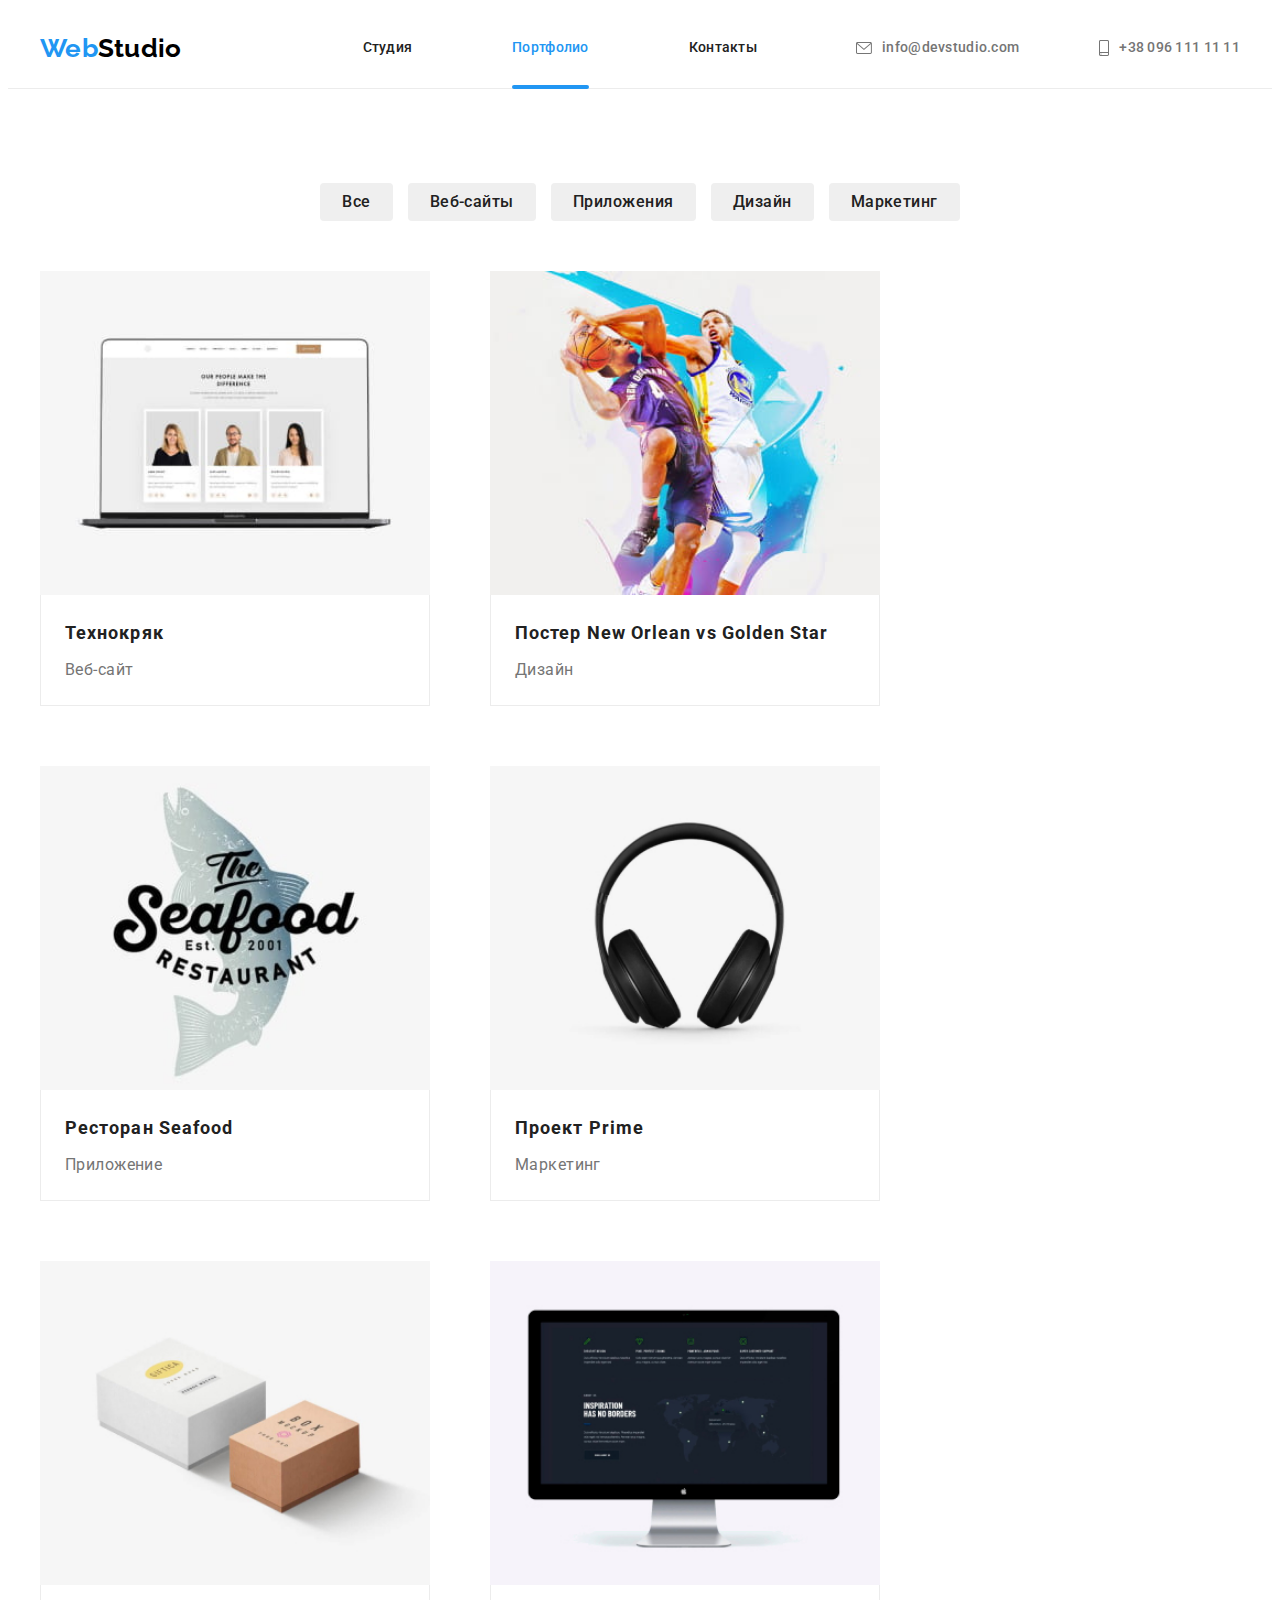
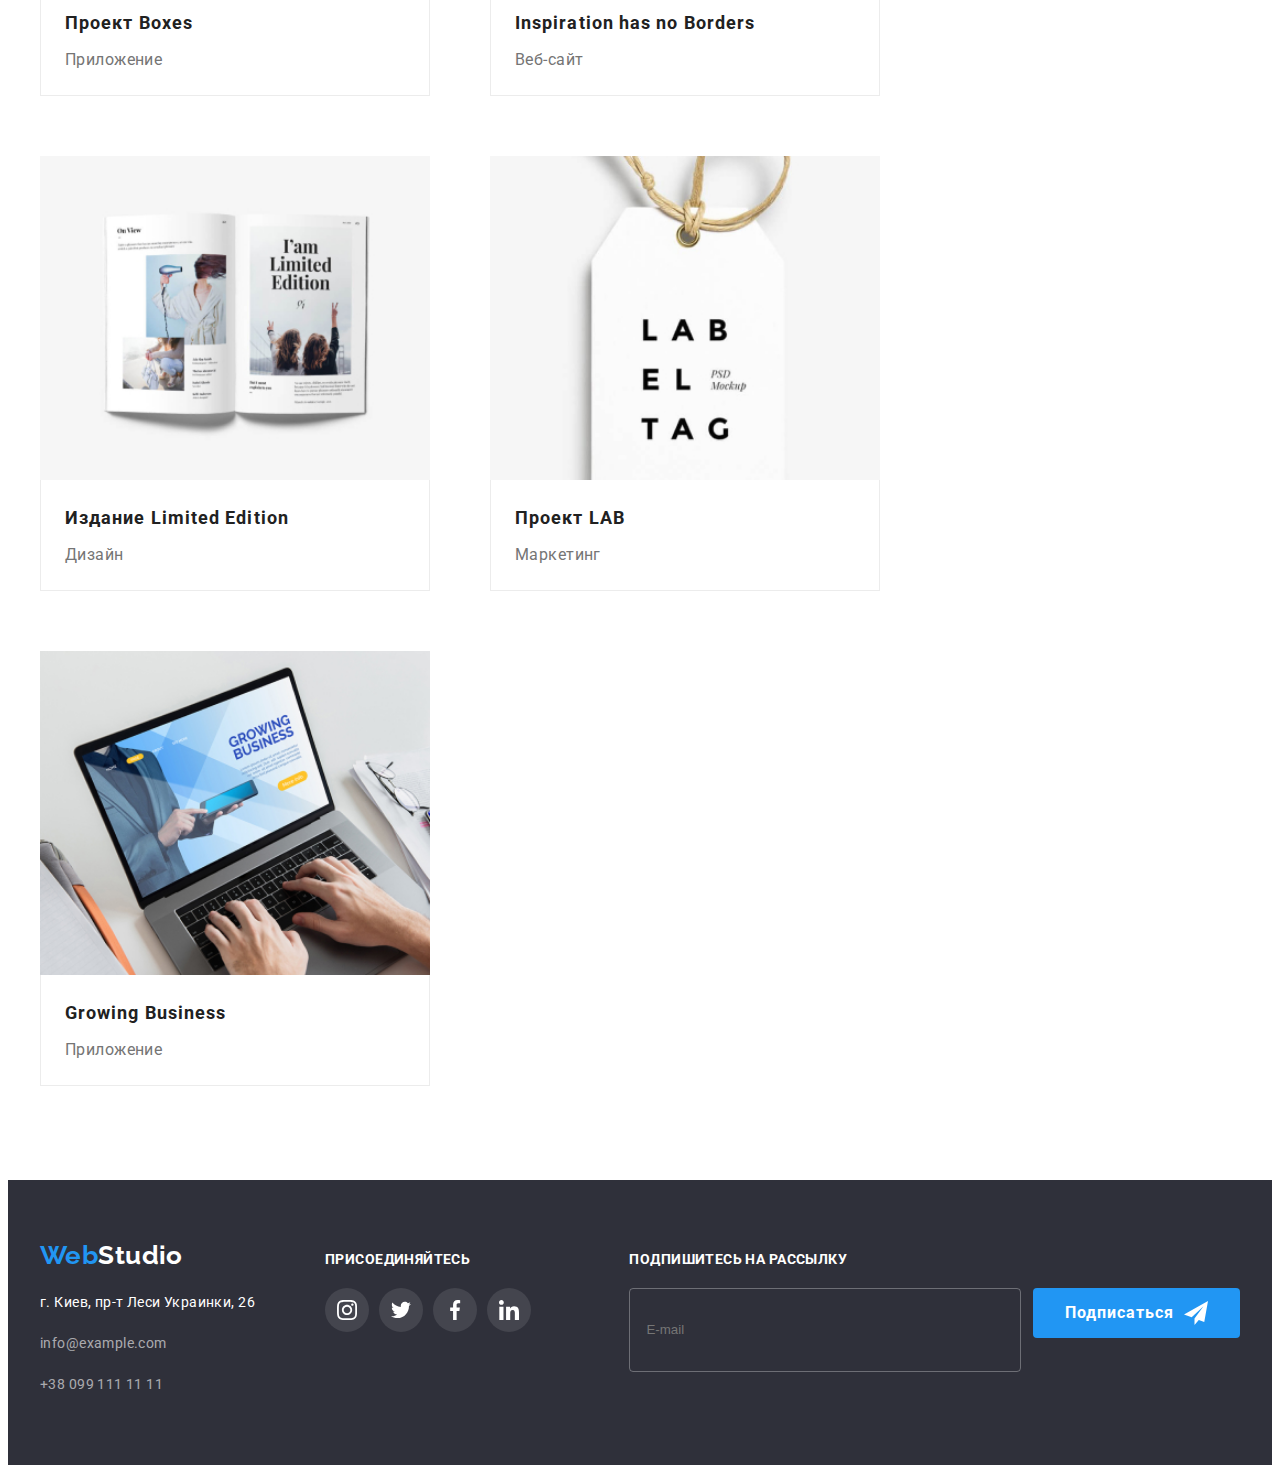
==== commit fcfd1127: "optimized pictures" ====
--- a/portfolio.html
+++ b/portfolio.html
@@ -216,8 +216,8 @@
               >
                 <div class="project__wrap">
                   <picture>
-                    <source media="(min-width: 768px)" srcset="./images/img1tab.jpg 1x" type="image/jpeg">
-                    <source media="(max-width: 767px)" srcset="./images/img1.jpg 1x" type="image/jpeg">
+                    <source media="(min-width: 768px)" srcset="./images/img1tab.jpg 1x, ./images/img1tab-2x.jpg 2x" type="image/jpeg">
+                    <source media="(max-width: 767px)" srcset="./images/img1.jpg 1x, ./images/img1-2x.jpg 2x" type="image/jpeg">
                     <img
                     src="./images/img1.jpg"
                     alt="Ноутбук"
@@ -248,8 +248,8 @@
               >
                 <div class="project__wrap">
                   <picture>
-                    <source media="(min-width: 768px)" srcset="./images/img2tab.jpg" type="image/jpeg">
-                    <source media="(min-width: 767px)" srcset="./images/img2.jpg" type="image/jpeg">
+                    <source media="(min-width: 768px)" srcset="./images/img2tab.jpg 1x, ./images/img2tab-2x.jpg 2x" type="image/jpeg">
+                    <source media="(max-width: 767px)" srcset="./images/img2.jpg 1x, ./images/img2-2x.jpg 2x" type="image/jpeg">
                     <img
                     src="./images/img2.jpg"
                     alt="Ноутбук"
@@ -281,8 +281,8 @@
                 class="project__link link"
                 ><div class="project__wrap">
                   <picture>
-                    <source media="(min-width: 768px)" srcset="./images/img3tab.jpg" type="image/jpeg">
-                    <source media="(min-width: 767px)" srcset="./images/img3-3x.jpg" type="image/jpeg">
+                    <source media="(min-width: 768px)" srcset="./images/img3tab.jpg 1x, ./images/img3tab-2x.jpg 2x" type="image/jpeg">
+                    <source media="(max-width: 767px)" srcset="./images/img3.jpg 1x, ./images/img3-2x.jpg 2x" type="image/jpeg">
                     <img
                     src="./images/img3.jpg"
                     alt="Ноутбук"
@@ -314,8 +314,8 @@
                 class="project__link link"
                 ><div class="project__wrap">
                   <picture>
-                    <source media="(min-width: 768px)" srcset="./images/img4tab.jpg" type="image/jpeg">
-                    <source media="(min-width: 767px)" srcset="./images/img4.jpg" type="image/jpeg">
+                    <source media="(min-width: 768px)" srcset="./images/img4tab.jpg 1x, ./images/img4tab-2x.jpg 2x" type="image/jpeg">
+                    <source media="(max-width: 767px)" srcset="./images/img4.jpg 1x, ./images/img4-2x.jpg 2x" type="image/jpeg">
                     <img
                     src="./images/img4.jpg"
                     alt="Ноутбук"
@@ -347,8 +347,8 @@
                 class="project__link link"
                 ><div class="project__wrap">
                   <picture>
-                    <source media="(min-width: 768px)" srcset="./images/img5tab.jpg" type="image/jpeg">
-                    <source media="(min-width: 767px)" srcset="./images/img5.jpg" type="image/jpeg">
+                    <source media="(min-width: 768px)" srcset="./images/img5tab.jpg 1x, ./images/img5tab-2x.jpg 2x" type="image/jpeg">
+                    <source media="(max-width: 767px)" srcset="./images/img5.jpg 1x, ./images/img5-2x.jpg 2x" type="image/jpeg">
                     <img
                     src="./images/img5.jpg"
                     alt="Ноутбук"
@@ -380,8 +380,8 @@
                 class="project__link link"
                 ><div class="project__wrap">
                   <picture>
-                    <source media="(min-width: 768px)" srcset="./images/img6tab.jpg" type="image/jpeg">
-                    <source media="(min-width: 767px)" srcset="./images/img6.jpg" type="image/jpeg">
+                    <source media="(min-width: 768px)" srcset="./images/img6tab.jpg 1x, ./images/img6tab-2x.jpg 2x" type="image/jpeg">
+                    <source media="(max-width: 767px)" srcset="./images/img6.jpg 1x, ./images/img6-2x.jpg 2x" type="image/jpeg">
                     <img
                     src="./images/img6.jpg"
                     alt="Ноутбук"
@@ -414,8 +414,8 @@
               >
                 <div class="project__wrap">
                   <picture>
-                    <source media="(min-width: 768px)" srcset="./images/img7tab.jpg" type="image/jpeg">
-                    <source media="(min-width: 767px)" srcset="./images/img7.jpg" type="image/jpeg">
+                    <source media="(min-width: 768px)" srcset="./images/img7tab.jpg  1x, ./images/img7tab-2x.jpg 2x" type="image/jpeg">
+                    <source media="(max-width: 767px)" srcset="./images/img7.jpg  1x, ./images/img7-2x.jpg 2x" type="image/jpeg">
                     <img
                     src="./images/img7.jpg"
                     alt="Ноутбук"
@@ -447,8 +447,8 @@
                 class="project__link link"
                 ><div class="project__wrap">
                   <picture>
-                    <source media="(min-width: 768px)" srcset="./images/img8tab.jpg" type="image/jpeg">
-                    <source media="(min-width: 767px)" srcset="./images/img8.jpg" type="image/jpeg">
+                    <source media="(min-width: 768px)" srcset="./images/img8tab.jpg 1x, ./images/img8tab-2x.jpg 2x" type="image/jpeg">
+                    <source media="(max-width: 767px)" srcset="./images/img8.jpg 1x, ./images/img8-2x.jpg 2x" type="image/jpeg">
                     <img
                     src="./images/img8.jpg"
                     alt="Ноутбук"
@@ -474,8 +474,8 @@
               <a href="" class="project__link link"
                 ><div class="project__wrap">
                   <picture>
-                    <source media="(min-width: 768px)" srcset="./images/img9tab.jpg" type="image/jpeg">
-                    <source media="(max-width: 767px)" srcset="./images/img9.jpg" type="image/jpeg">
+                    <source media="(min-width: 768px)" srcset="./images/img9tab.jpg 1x, ./images/img9tab-2x.jpg 2x" type="image/jpeg">
+                    <source media="(max-width: 767px)" srcset="./images/img9.jpg 1x, ./images/img9-2x.jpg 2x" type="image/jpeg">
                     <img
                     src="./images/img9.jpg"
                     alt="Ноутбук"
